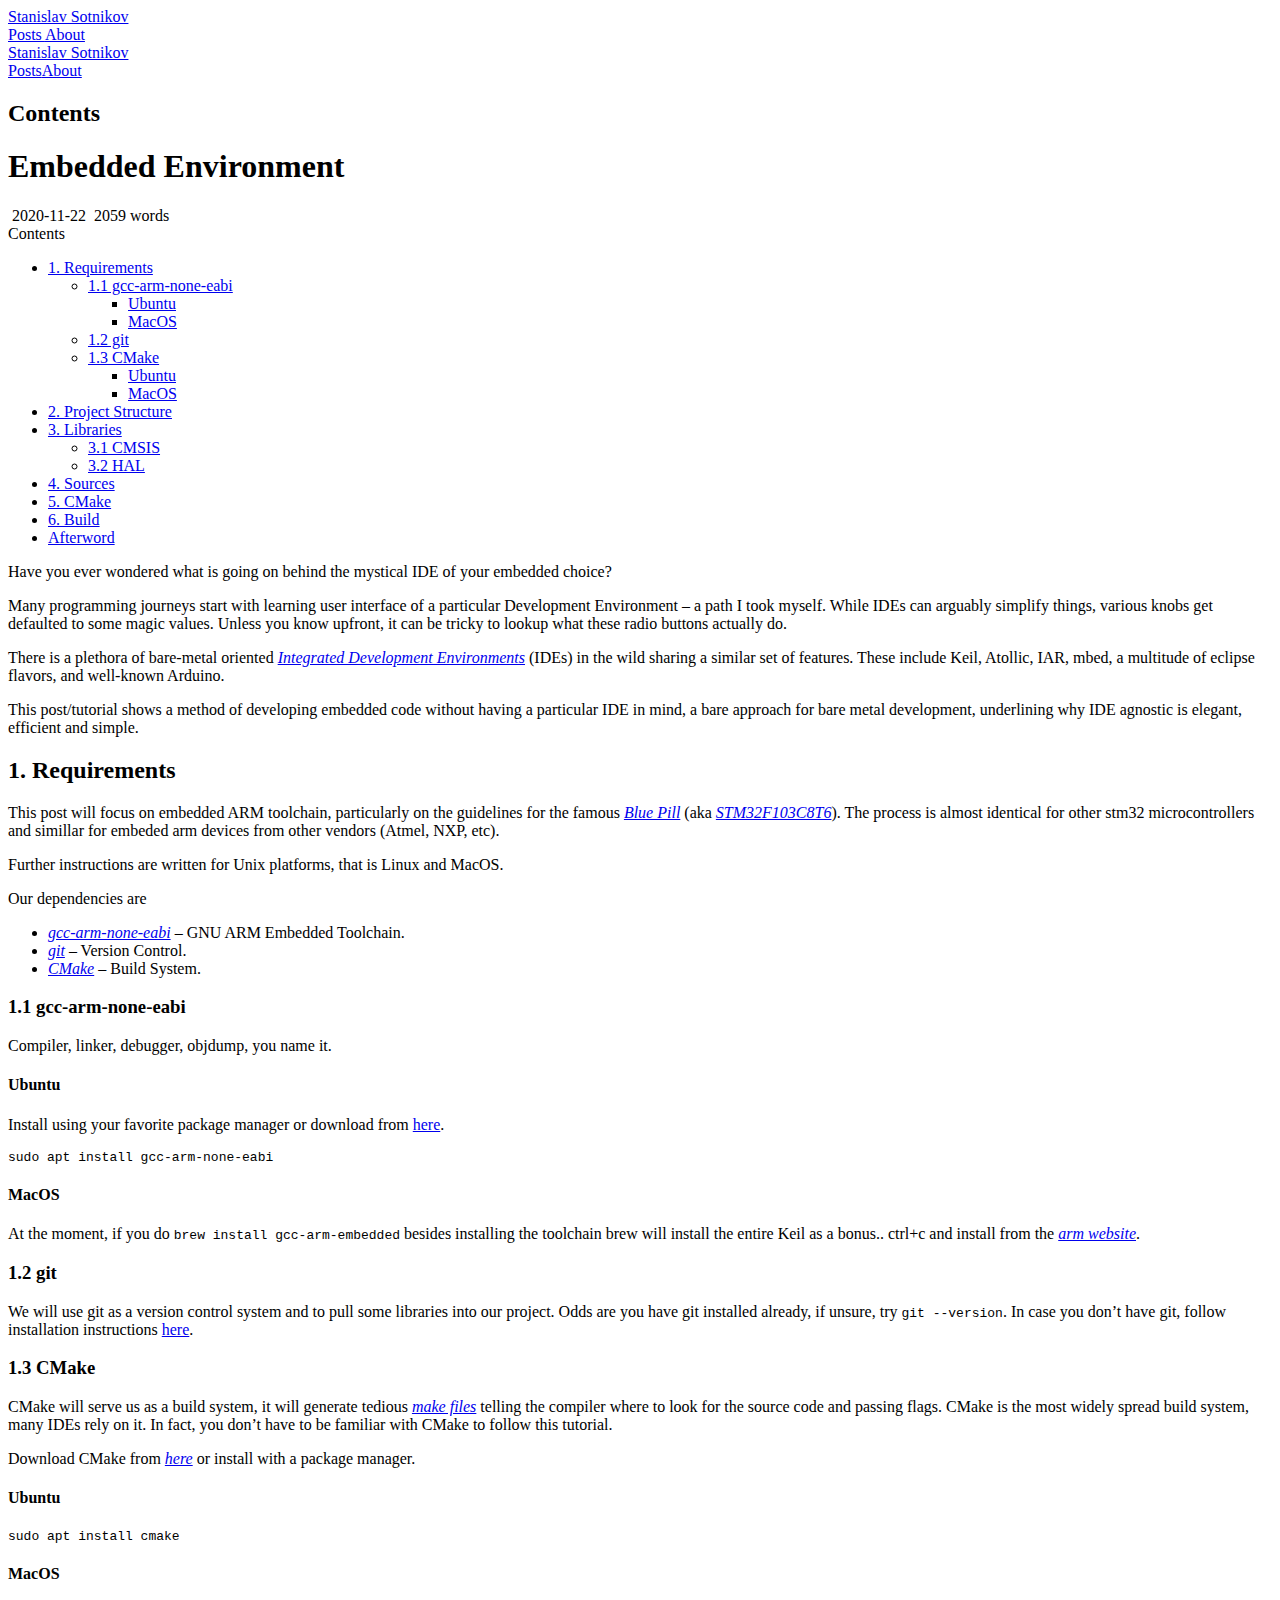
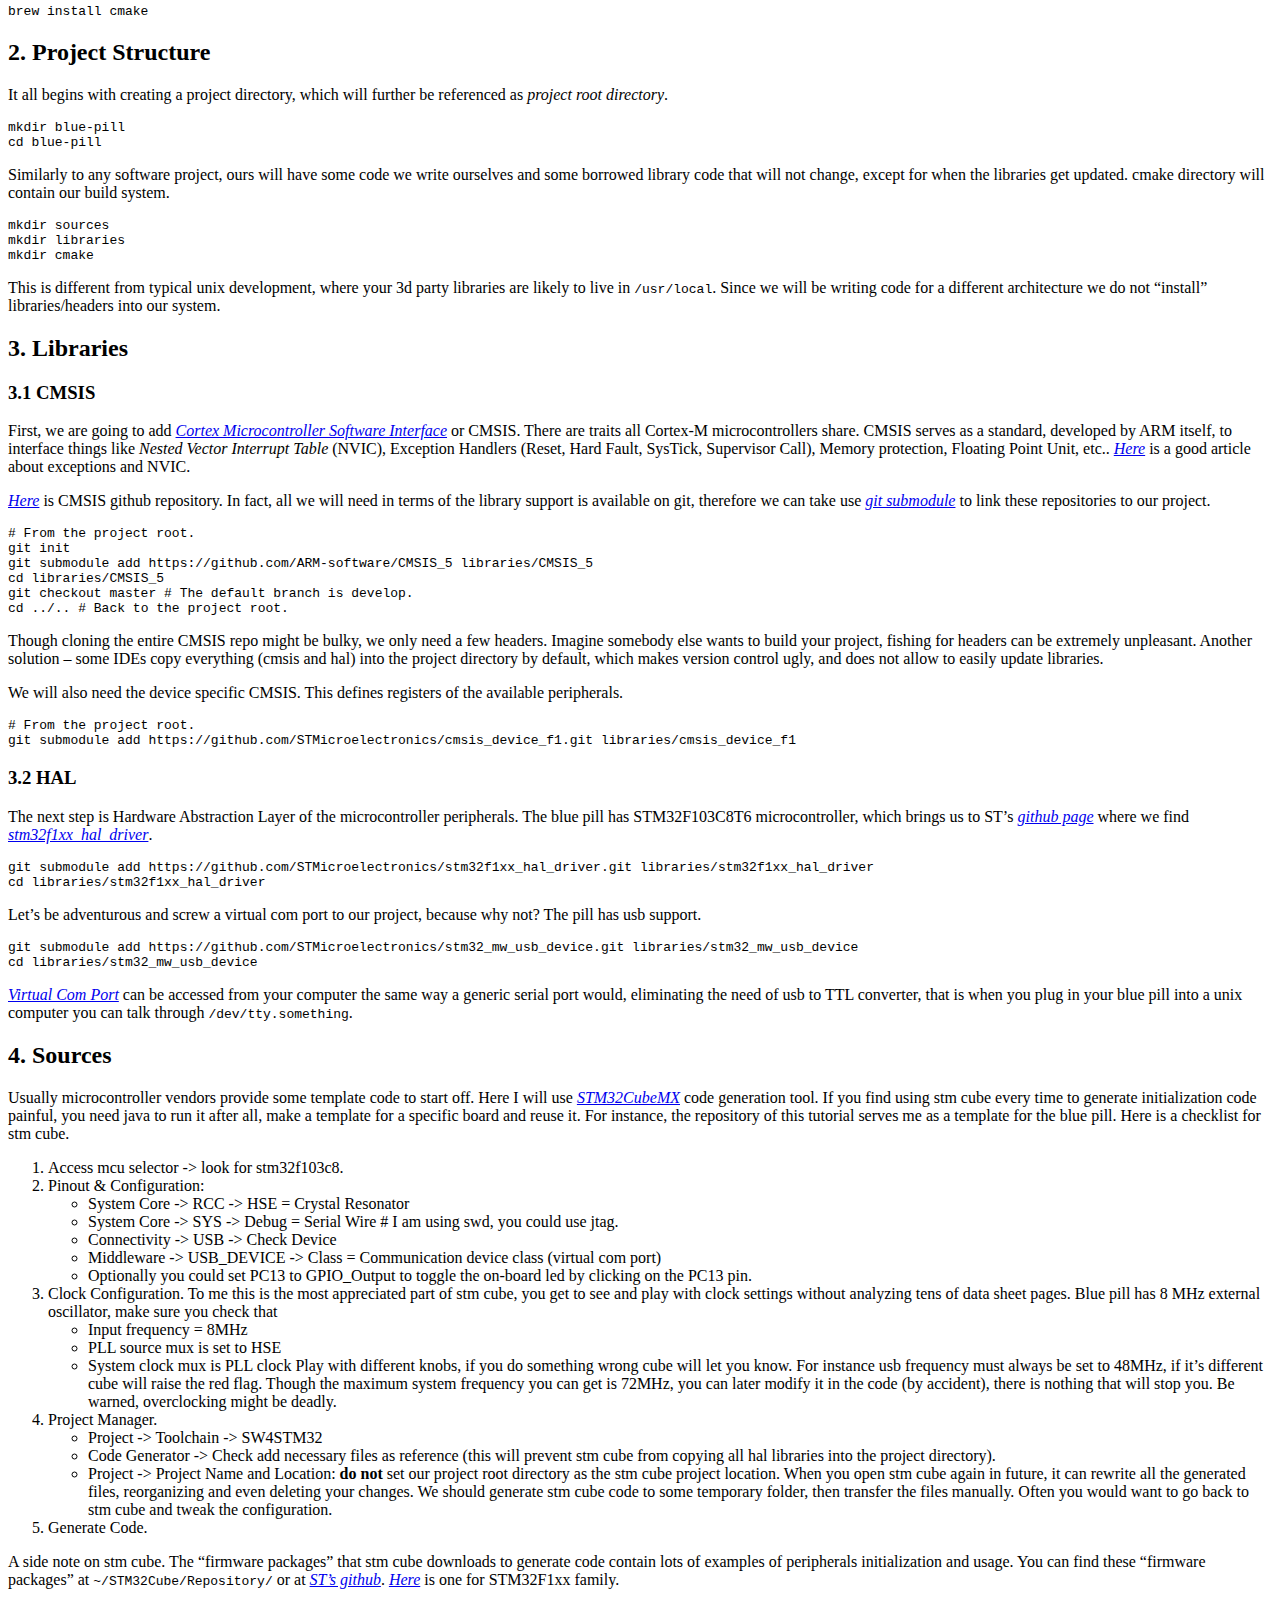
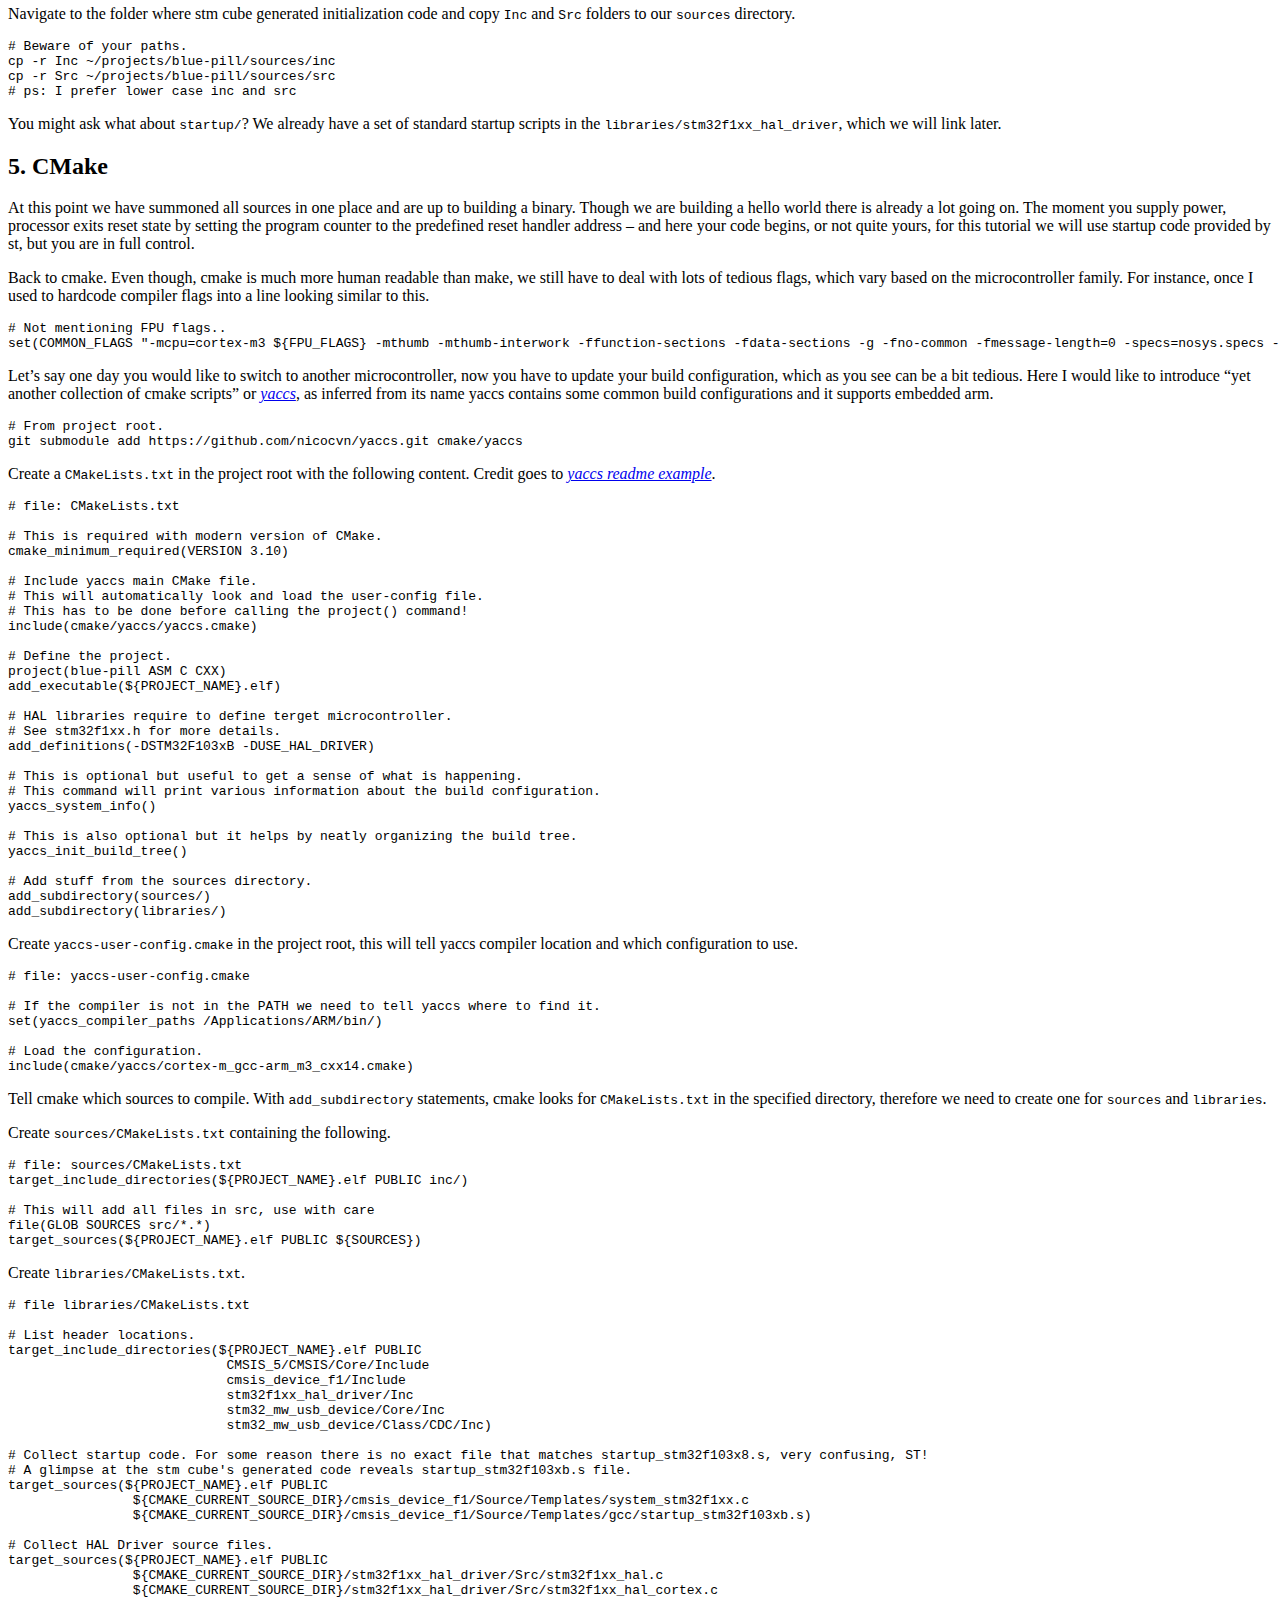
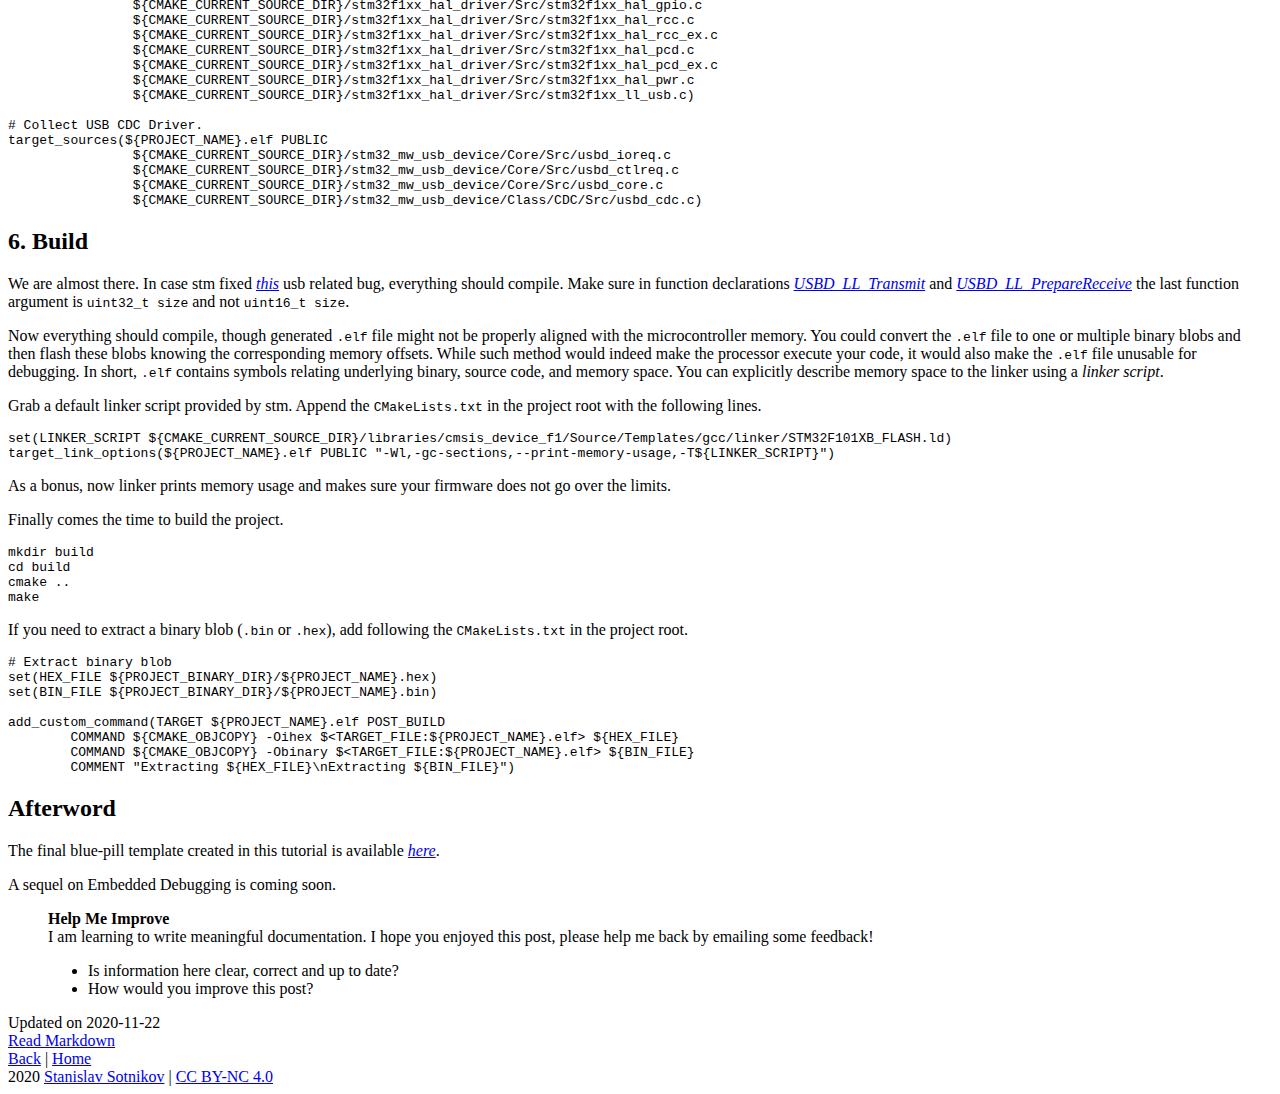
==== embedded_environment/index.html @ 8de15c6a "rebuilding site Mon Nov 23 14:30:10 EST 2020" ====
<!DOCTYPE html>
<html lang="en">
    <head>
        <meta charset="utf-8">
        <meta name="viewport" content="width=device-width, initial-scale=1">
        <meta name="robots" content="noodp" />
        <meta http-equiv="X-UA-Compatible" content="IE=edge, chrome=1">
        <title>Embedded Environment - Stanislav Sotnikov</title><meta name="Description" content="This is My New Hugo Site"><meta property="og:title" content="Embedded Environment" />
<meta property="og:description" content="Have you ever wondered what is going on behind the mystical IDE of your embedded choice?
Many programming journeys start with learning user interface of a particular Development Environment &ndash; a path I took myself. While IDEs can arguably simplify things, various knobs get defaulted to some magic values. Unless you know upfront, it can be tricky to lookup what these radio buttons actually do.
There is a plethora of bare-metal oriented Integrated Development Environments (IDEs) in the wild sharing a similar set of features." />
<meta property="og:type" content="article" />
<meta property="og:url" content="stansotn.github.io/embedded_environment/" />
<meta property="og:image" content="/logo.png"/>
<meta property="article:published_time" content="2020-11-22T17:00:49-05:00" />
<meta property="article:modified_time" content="2020-11-22T17:00:49-05:00" />
<meta name="twitter:card" content="summary_large_image"/>
<meta name="twitter:image" content="/logo.png"/>

<meta name="twitter:title" content="Embedded Environment"/>
<meta name="twitter:description" content="Have you ever wondered what is going on behind the mystical IDE of your embedded choice?
Many programming journeys start with learning user interface of a particular Development Environment &ndash; a path I took myself. While IDEs can arguably simplify things, various knobs get defaulted to some magic values. Unless you know upfront, it can be tricky to lookup what these radio buttons actually do.
There is a plethora of bare-metal oriented Integrated Development Environments (IDEs) in the wild sharing a similar set of features."/>
<meta name="application-name" content="Stanislav Sotnikov">
<meta name="apple-mobile-web-app-title" content="Stanislav Sotnikov"><meta name="theme-color" content="#ffffff"><meta name="msapplication-TileColor" content="#da532c"><link rel="shortcut icon" type="image/x-icon" href="/favicon.ico" />
        <link rel="icon" type="image/png" sizes="32x32" href="/favicon-32x32.png">
        <link rel="icon" type="image/png" sizes="16x16" href="/favicon-16x16.png"><link rel="apple-touch-icon" sizes="180x180" href="/apple-touch-icon.png"><link rel="mask-icon" href="/safari-pinned-tab.svg" color="#5bbad5"><link rel="manifest" href="/site.webmanifest"><link rel="canonical" href="stansotn.github.io/embedded_environment/" /><link rel="stylesheet" href="/stansotn.github.io/lib/normalize/normalize.min.css"><link rel="stylesheet" href="/stansotn.github.io/css/style.min.css"><link rel="stylesheet" href="/stansotn.github.io/lib/fontawesome-free/all.min.css"><link rel="stylesheet" href="/stansotn.github.io/lib/animate/animate.min.css"><script type="application/ld+json">
    {
        "@context": "http://schema.org",
        "@type": "BlogPosting",
        "headline": "Embedded Environment",
        "inLanguage": "en",
        "mainEntityOfPage": {
            "@type": "WebPage",
            "@id": "stansotn.github.io\/embedded_environment\/"
        },"genre": "posts","wordcount":  2059 ,
        "url": "stansotn.github.io\/embedded_environment\/","datePublished": "2020-11-22T17:00:49-05:00","dateModified": "2020-11-22T17:00:49-05:00","publisher": {
            "@type": "Organization",
            "name": ""},"author": {
                "@type": "Person",
                "name": "Stanislav Sotnikov"
            },"description": ""
    }
    </script></head>
    <body header-desktop="fixed" header-mobile="auto"><script type="text/javascript">(window.localStorage && localStorage.getItem('theme') ? localStorage.getItem('theme') === 'dark' : ('auto' === 'auto' ? window.matchMedia('(prefers-color-scheme: dark)').matches : 'auto' === 'dark')) && document.body.setAttribute('theme', 'dark');</script>

        <div id="mask"></div><div class="wrapper"><header class="desktop" id="header-desktop">
    <div class="header-wrapper">
        <div class="header-title">
            <a href="stansotn.github.io/" title="Stanislav Sotnikov">Stanislav Sotnikov</a>
        </div>
        <div class="menu">
            <div class="menu-inner"><a class="menu-item" href="/stansotn.github.io/posts/"> Posts </a><a class="menu-item" href="/stansotn.github.io/about/"> About </a><span class="menu-item delimiter"></span><a href="javascript:void(0);" class="menu-item theme-switch" title="Switch Theme">
                    <i class="fas fa-adjust fa-fw"></i>
                </a>
            </div>
        </div>
    </div>
</header><header class="mobile" id="header-mobile">
    <div class="header-container">
        <div class="header-wrapper">
            <div class="header-title">
                <a href="stansotn.github.io/" title="Stanislav Sotnikov">Stanislav Sotnikov</a>
            </div>
            <div class="menu-toggle" id="menu-toggle-mobile">
                <span></span><span></span><span></span>
            </div>
        </div>
        <div class="menu" id="menu-mobile"><a class="menu-item" href="/stansotn.github.io/posts/" title="">Posts</a><a class="menu-item" href="/stansotn.github.io/about/" title="">About</a><a href="javascript:void(0);" class="menu-item theme-switch" title="Switch Theme">
                <i class="fas fa-adjust fa-fw"></i>
            </a></div>
    </div>
</header>
<div class="search-dropdown desktop">
    <div id="search-dropdown-desktop"></div>
</div>
<div class="search-dropdown mobile">
    <div id="search-dropdown-mobile"></div>
</div>
<main class="main">
                <div class="container"><div class="toc" id="toc-auto">
            <h2 class="toc-title">Contents</h2>
            <div class="toc-content" id="toc-content-auto"></div>
        </div><article class="page single"><h1 class="single-title">Embedded Environment</h1><div class="post-meta">
            <div class="post-meta-line"></div>
            <div class="post-meta-line"><i class="far fa-calendar-alt fa-fw"></i>&nbsp;<time datetime="2020-11-22">2020-11-22</time>&nbsp;<i class="fas fa-pencil-alt fa-fw"></i>&nbsp;2059 words&nbsp;</div>
        </div><div class="details toc" id="toc-static"  kept="">
                <div class="details-summary toc-title">
                    <span>Contents</span>
                    <span><i class="details-icon fas fa-angle-right"></i></span>
                </div>
                <div class="details-content toc-content" id="toc-content-static"><nav id="TableOfContents">
  <ul>
    <li><a href="#1-requirements">1. Requirements</a>
      <ul>
        <li><a href="#11-gcc-arm-none-eabi">1.1 gcc-arm-none-eabi</a>
          <ul>
            <li><a href="#ubuntu">Ubuntu</a></li>
            <li><a href="#macos">MacOS</a></li>
          </ul>
        </li>
        <li><a href="#12-git">1.2 git</a></li>
        <li><a href="#13-cmake">1.3 CMake</a>
          <ul>
            <li><a href="#ubuntu-1">Ubuntu</a></li>
            <li><a href="#macos-1">MacOS</a></li>
          </ul>
        </li>
      </ul>
    </li>
    <li><a href="#2-project-structure">2. Project Structure</a></li>
    <li><a href="#3-libraries">3. Libraries</a>
      <ul>
        <li><a href="#31-cmsis">3.1 CMSIS</a></li>
        <li><a href="#32-hal">3.2 HAL</a></li>
      </ul>
    </li>
    <li><a href="#4-sources">4. Sources</a></li>
    <li><a href="#5-cmake">5. CMake</a></li>
    <li><a href="#6-build">6. Build</a></li>
    <li><a href="#afterword">Afterword</a></li>
  </ul>
</nav></div>
            </div><div class="content" id="content"><p>Have you ever wondered what is going on behind the mystical IDE of your embedded choice?</p>
<p>Many programming journeys start with learning user interface of a particular Development Environment &ndash; a path I took myself. While IDEs can arguably simplify things, various knobs get defaulted to some magic values. Unless you know upfront, it can be tricky to lookup what these radio buttons actually do.</p>
<p>There is a plethora of bare-metal oriented <a href="https://en.wikipedia.org/wiki/Integrated_development_environment" target="_blank" rel="noopener noreffer"><em>Integrated Development Environments</em></a> (IDEs) in the wild sharing a similar set of features. These include Keil, Atollic, IAR, mbed, a multitude of eclipse flavors, and well-known Arduino.</p>
<p>This post/tutorial shows a method of developing embedded code without having a particular IDE in mind, a bare approach for bare metal development, underlining why IDE agnostic is elegant, efficient and simple.</p>
<h2 id="1-requirements">1. Requirements</h2>
<p>This post will focus on embedded ARM toolchain, particularly on the guidelines for the famous <a href="https://hackaday.com/2017/03/30/the-2-32-bit-arduino-with-debugging/" target="_blank" rel="noopener noreffer"><em>Blue Pill</em></a> (aka <a href="https://www.st.com/en/microcontrollers-microprocessors/stm32f103c8.html" target="_blank" rel="noopener noreffer"><em>STM32F103C8T6</em></a>). The process is almost identical for other stm32 microcontrollers and simillar for embeded arm devices from other vendors (Atmel, NXP, etc).</p>
<p>Further instructions are written for Unix platforms, that is Linux and MacOS.</p>
<p>Our dependencies are</p>
<ul>
<li><a href="https://developer.arm.com/tools-and-software/open-source-software/developer-tools/gnu-toolchain/gnu-rm" target="_blank" rel="noopener noreffer"><em>gcc-arm-none-eabi</em></a> &ndash; GNU ARM Embedded Toolchain.</li>
<li><a href="https://git-scm.com" target="_blank" rel="noopener noreffer"><em>git</em></a> &ndash; Version Control.</li>
<li><a href="https://cmake.org" target="_blank" rel="noopener noreffer"><em>CMake</em></a> &ndash; Build System.</li>
</ul>
<h3 id="11-gcc-arm-none-eabi">1.1 gcc-arm-none-eabi</h3>
<p>Compiler, linker, debugger, objdump, you name it.</p>
<h4 id="ubuntu">Ubuntu</h4>
<p>Install using your favorite package manager or download from <a href="https://developer.arm.com/tools-and-software/open-source-software/developer-tools/gnu-toolchain/gnu-rm" target="_blank" rel="noopener noreffer">here</a>.</p>
<div class="highlight"><pre class="chroma"><code class="language-shell" data-lang="shell">sudo apt install gcc-arm-none-eabi
</code></pre></div><h4 id="macos">MacOS</h4>
<p>At the moment, if you do <code>brew install gcc-arm-embedded</code> besides installing the toolchain brew will install the entire Keil as a bonus.. ctrl+c and install from the <a href="https://developer.arm.com/tools-and-software/open-source-software/developer-tools/gnu-toolchain/gnu-rm" target="_blank" rel="noopener noreffer"><em>arm website</em></a>.</p>
<h3 id="12-git">1.2 git</h3>
<p>We will use git as a version control system and to pull some libraries into our project. Odds are you have git installed already, if unsure, try <code>git --version</code>. In case you don&rsquo;t have git, follow installation instructions <a href="https://git-scm.com/book/en/v2/Getting-Started-Installing-Git" target="_blank" rel="noopener noreffer">here</a>.</p>
<h3 id="13-cmake">1.3 CMake</h3>
<p>CMake will serve us as a build system, it will generate tedious <a href="https://www.gnu.org/software/make/manual/make.html" target="_blank" rel="noopener noreffer"><em>make files</em></a> telling the compiler where to look for the source code and passing flags. CMake is the most widely spread build system, many IDEs rely on it. In fact, you don&rsquo;t have to be familiar with CMake to follow this tutorial.</p>
<p>Download CMake from <a href="https://cmake.org/download/" target="_blank" rel="noopener noreffer"><em>here</em></a> or install with a package manager.</p>
<h4 id="ubuntu-1">Ubuntu</h4>
<div class="highlight"><pre class="chroma"><code class="language-shell" data-lang="shell">sudo apt install cmake
</code></pre></div><h4 id="macos-1">MacOS</h4>
<div class="highlight"><pre class="chroma"><code class="language-shell" data-lang="shell">brew install cmake
</code></pre></div><h2 id="2-project-structure">2. Project Structure</h2>
<p>It all begins with creating a project directory, which will further be referenced as <em>project root directory</em>.</p>
<div class="highlight"><pre class="chroma"><code class="language-shell" data-lang="shell">mkdir blue-pill
<span class="nb">cd</span> blue-pill
</code></pre></div><p>Similarly to any software project, ours will have some code we write ourselves and some borrowed library code that will not change, except for when the libraries get updated. cmake directory will contain our build system.</p>
<div class="highlight"><pre class="chroma"><code class="language-shell" data-lang="shell">mkdir sources
mkdir libraries
mkdir cmake
</code></pre></div><p>This is different from typical unix development, where your 3d party libraries are likely to live in <code>/usr/local</code>. Since we will be writing code for a different architecture we do not &ldquo;install&rdquo; libraries/headers into our system.</p>
<h2 id="3-libraries">3. Libraries</h2>
<h3 id="31-cmsis">3.1 CMSIS</h3>
<p>First, we are going to add <a href="https://arm-software.github.io/CMSIS_5/Core/html/index.html" target="_blank" rel="noopener noreffer"><em>Cortex Microcontroller Software Interface</em></a> or CMSIS. There are traits all Cortex-M microcontrollers share. CMSIS serves as a standard, developed by ARM itself, to interface things like <em>Nested Vector Interrupt Table</em> (NVIC), Exception Handlers (Reset, Hard Fault, SysTick, Supervisor Call), Memory protection, Floating Point Unit, etc.. <a href="https://interrupt.memfault.com/blog/arm-cortex-m-exceptions-and-nvic" target="_blank" rel="noopener noreffer"><em>Here</em></a> is a good article about exceptions and NVIC.</p>
<p><a href="https://github.com/ARM-software/CMSIS_5" target="_blank" rel="noopener noreffer"><em>Here</em></a> is CMSIS github repository. In fact, all we will need in terms of the library support is available on git, therefore we can take use <a href="https://git-scm.com/book/en/v2/Git-Tools-Submodules" target="_blank" rel="noopener noreffer"><em>git submodule</em></a> to link these repositories to our project.</p>
<div class="highlight"><pre class="chroma"><code class="language-shell" data-lang="shell"><span class="c1"># From the project root.</span>
git init
git submodule add https://github.com/ARM-software/CMSIS_5 libraries/CMSIS_5
<span class="nb">cd</span> libraries/CMSIS_5
git checkout master <span class="c1"># The default branch is develop.</span>
<span class="nb">cd</span> ../.. <span class="c1"># Back to the project root.</span>
</code></pre></div><p>Though cloning the entire CMSIS repo might be bulky, we only need a few headers. Imagine somebody else wants to build your project, fishing for headers can be extremely unpleasant. Another solution &ndash; some IDEs copy everything (cmsis and hal) into the project directory by default, which makes version control ugly, and does not allow to easily update libraries.</p>
<p>We will also need the device specific CMSIS. This defines registers of the available peripherals.</p>
<div class="highlight"><pre class="chroma"><code class="language-shell" data-lang="shell"><span class="c1"># From the project root.</span>
git submodule add https://github.com/STMicroelectronics/cmsis_device_f1.git libraries/cmsis_device_f1
</code></pre></div><h3 id="32-hal">3.2 HAL</h3>
<p>The next step is Hardware Abstraction Layer of the microcontroller peripherals. The blue pill has STM32F103C8T6 microcontroller, which brings us to ST&rsquo;s <a href="https://github.com/STMicroelectronics" target="_blank" rel="noopener noreffer"><em>github page</em></a> where we find <a href="stm32f1xx_hal_driver" rel=""><em>stm32f1xx_hal_driver</em></a>.</p>
<div class="highlight"><pre class="chroma"><code class="language-shell" data-lang="shell">git submodule add https://github.com/STMicroelectronics/stm32f1xx_hal_driver.git libraries/stm32f1xx_hal_driver
<span class="nb">cd</span> libraries/stm32f1xx_hal_driver
</code></pre></div><p>Let&rsquo;s be adventurous and screw a virtual com port to our project, because why not? The pill has usb support.</p>
<div class="highlight"><pre class="chroma"><code class="language-shell" data-lang="shell">git submodule add https://github.com/STMicroelectronics/stm32_mw_usb_device.git libraries/stm32_mw_usb_device
<span class="nb">cd</span> libraries/stm32_mw_usb_device
</code></pre></div><p><a href="https://en.wikipedia.org/wiki/Virtual_COM_port" target="_blank" rel="noopener noreffer"><em>Virtual Com Port</em></a> can be accessed from your computer the same way a generic serial port would, eliminating the need of usb to TTL converter, that is when you plug in your blue pill into a unix computer you can talk through <code>/dev/tty.something</code>.</p>
<h2 id="4-sources">4. Sources</h2>
<p>Usually microcontroller vendors provide some template code to start off. Here I will use <a href="https://www.st.com/en/development-tools/stm32cubemx.html" target="_blank" rel="noopener noreffer"><em>STM32CubeMX</em></a> code generation tool. If you find using stm cube every time to generate initialization code painful, you need java to run it after all, make a template for a specific board and reuse it. For instance, the repository of this tutorial serves me as a template for the blue pill. Here is a checklist for stm cube.</p>
<ol>
<li>Access mcu selector -&gt; look for stm32f103c8.</li>
<li>Pinout &amp; Configuration:
<ul>
<li>System Core -&gt; RCC -&gt; HSE = Crystal Resonator</li>
<li>System Core -&gt; SYS -&gt; Debug = Serial Wire # I am using swd, you could use jtag.</li>
<li>Connectivity -&gt; USB -&gt; Check Device</li>
<li>Middleware -&gt; USB_DEVICE -&gt; Class = Communication device class (virtual com port)</li>
<li>Optionally you could set PC13 to GPIO_Output to toggle the on-board led by clicking on the PC13 pin.</li>
</ul>
</li>
<li>Clock Configuration. To me this is the most appreciated part of stm cube, you get to see and play with clock settings without analyzing tens of data sheet pages. Blue pill has 8 MHz external oscillator, make sure you check that
<ul>
<li>Input frequency = 8MHz</li>
<li>PLL source mux is set to HSE</li>
<li>System clock mux is PLL clock
Play with different knobs, if you do something wrong cube will let you know. For instance usb frequency must always be set to 48MHz, if it&rsquo;s different cube will raise the red flag. Though the maximum system frequency you can get is 72MHz, you can later modify it in the code (by accident), there is nothing that will stop you. Be warned, overclocking might be deadly.</li>
</ul>
</li>
<li>Project Manager.
<ul>
<li>Project -&gt; Toolchain -&gt; SW4STM32</li>
<li>Code Generator -&gt; Check add necessary files as reference (this will prevent stm cube from copying all hal libraries into the project directory).</li>
<li>Project -&gt; Project Name and Location: <strong>do not</strong> set our project root directory as the stm cube project location. When you open stm cube again in future, it can rewrite all the generated files, reorganizing and even deleting your changes. We should generate stm cube code to some temporary folder, then transfer the files manually. Often you would want to go back to stm cube and tweak the configuration.</li>
</ul>
</li>
<li>Generate Code.</li>
</ol>
<p>A side note on stm cube. The &ldquo;firmware packages&rdquo; that stm cube downloads to generate code contain lots of examples of peripherals initialization and usage. You can find these &ldquo;firmware packages&rdquo; at <code>~/STM32Cube/Repository/</code> or at <a href="https://github.com/STMicroelectronics" target="_blank" rel="noopener noreffer"><em>ST&rsquo;s github</em></a>. <a href="https://github.com/STMicroelectronics/STM32CubeF1" target="_blank" rel="noopener noreffer"><em>Here</em></a> is one for STM32F1xx family.</p>
<p>Navigate to the folder where stm cube generated initialization code and copy <code>Inc</code> and <code>Src</code> folders to our <code>sources</code> directory.</p>
<div class="highlight"><pre class="chroma"><code class="language-shell" data-lang="shell"><span class="c1"># Beware of your paths.</span>
cp -r Inc ~/projects/blue-pill/sources/inc
cp -r Src ~/projects/blue-pill/sources/src
<span class="c1"># ps: I prefer lower case inc and src</span>
</code></pre></div><p>You might ask what about <code>startup/</code>? We already have a set of standard startup scripts in the <code>libraries/stm32f1xx_hal_driver</code>, which we will link later.</p>
<h2 id="5-cmake">5. CMake</h2>
<p>At this point we have summoned all sources in one place and are up to building a binary. Though we are building a hello world there is already a lot going on. The moment you supply power, processor exits reset state by setting the program counter to the predefined reset handler address &ndash; and here your code begins, or not quite yours, for this tutorial we will use startup code provided by st, but you are in full control.</p>
<p>Back to cmake. Even though, cmake is much more human readable than make, we still have to deal with lots of tedious flags, which vary based on the microcontroller family. For instance, once I used to hardcode compiler flags into a line looking similar to this.</p>
<div class="highlight"><pre class="chroma"><code class="language-cmake" data-lang="cmake"><span class="c"># Not mentioning FPU flags..
</span><span class="c"></span><span class="nb">set</span><span class="p">(</span><span class="s">COMMON_FLAGS</span> <span class="s2">&#34;-mcpu=cortex-m3 ${FPU_FLAGS} -mthumb -mthumb-interwork -ffunction-sections -fdata-sections -g -fno-common -fmessage-length=0 -specs=nosys.specs -specs=nano.specs -Os&#34;</span><span class="p">)</span><span class="err">
</span></code></pre></div><p>Let&rsquo;s say one day you would like to switch to another microcontroller, now you have to update your build configuration, which as you see can be a bit tedious. Here I would like to introduce &ldquo;yet another collection of cmake scripts&rdquo; or <a href="https://github.com/nicocvn/yaccs" target="_blank" rel="noopener noreffer"><em>yaccs</em></a>, as inferred from its name yaccs contains some common build configurations and it supports embedded arm.</p>
<div class="highlight"><pre class="chroma"><code class="language-shell" data-lang="shell"><span class="c1"># From project root.</span>
git submodule add https://github.com/nicocvn/yaccs.git cmake/yaccs
</code></pre></div><p>Create a <code>CMakeLists.txt</code> in the project root with the following content. Credit goes to <a href="https://github.com/nicocvn/yaccs/blob/master/docs/Example.md" target="_blank" rel="noopener noreffer"><em>yaccs readme example</em></a>.</p>
<div class="highlight"><pre class="chroma"><code class="language-cmake" data-lang="cmake"><span class="c"># file: CMakeLists.txt
</span><span class="c"></span><span class="err">
</span><span class="err"></span><span class="c"># This is required with modern version of CMake.
</span><span class="c"></span><span class="nb">cmake_minimum_required</span><span class="p">(</span><span class="s">VERSION</span> <span class="s">3.10</span><span class="p">)</span><span class="err">
</span><span class="err">
</span><span class="err"></span><span class="c"># Include yaccs main CMake file.
</span><span class="c"># This will automatically look and load the user-config file.
</span><span class="c"># This has to be done before calling the project() command!
</span><span class="c"></span><span class="nb">include</span><span class="p">(</span><span class="s">cmake/yaccs/yaccs.cmake</span><span class="p">)</span><span class="err">
</span><span class="err">
</span><span class="err"></span><span class="c"># Define the project.
</span><span class="c"></span><span class="nb">project</span><span class="p">(</span><span class="s">blue-pill</span> <span class="s">ASM</span> <span class="s">C</span> <span class="s">CXX</span><span class="p">)</span><span class="err">
</span><span class="err"></span><span class="nb">add_executable</span><span class="p">(</span><span class="o">${</span><span class="nv">PROJECT_NAME</span><span class="o">}</span><span class="s">.elf</span><span class="p">)</span><span class="err">
</span><span class="err">
</span><span class="err"></span><span class="c"># HAL libraries require to define terget microcontroller.
</span><span class="c"># See stm32f1xx.h for more details.
</span><span class="c"></span><span class="nb">add_definitions</span><span class="p">(</span><span class="s">-DSTM32F103xB</span> <span class="s">-DUSE_HAL_DRIVER</span><span class="p">)</span><span class="err">
</span><span class="err">
</span><span class="err"></span><span class="c"># This is optional but useful to get a sense of what is happening.
</span><span class="c"># This command will print various information about the build configuration.
</span><span class="c"></span><span class="nb">yaccs_system_info</span><span class="p">()</span><span class="err">
</span><span class="err">
</span><span class="err"></span><span class="c"># This is also optional but it helps by neatly organizing the build tree.
</span><span class="c"></span><span class="nb">yaccs_init_build_tree</span><span class="p">()</span><span class="err">
</span><span class="err">
</span><span class="err"></span><span class="c"># Add stuff from the sources directory.
</span><span class="c"></span><span class="nb">add_subdirectory</span><span class="p">(</span><span class="s">sources/</span><span class="p">)</span><span class="err">
</span><span class="err"></span><span class="nb">add_subdirectory</span><span class="p">(</span><span class="s">libraries/</span><span class="p">)</span><span class="err">
</span></code></pre></div><p>Create <code>yaccs-user-config.cmake</code> in the project root, this will tell yaccs compiler location and which configuration to use.</p>
<div class="highlight"><pre class="chroma"><code class="language-cmake" data-lang="cmake"><span class="c"># file: yaccs-user-config.cmake
</span><span class="c"></span><span class="err">
</span><span class="err"></span><span class="c"># If the compiler is not in the PATH we need to tell yaccs where to find it.
</span><span class="c"></span><span class="nb">set</span><span class="p">(</span><span class="s">yaccs_compiler_paths</span> <span class="s">/Applications/ARM/bin/</span><span class="p">)</span><span class="err">
</span><span class="err">
</span><span class="err"></span><span class="c"># Load the configuration.
</span><span class="c"></span><span class="nb">include</span><span class="p">(</span><span class="s">cmake/yaccs/cortex-m_gcc-arm_m3_cxx14.cmake</span><span class="p">)</span><span class="err">
</span></code></pre></div><p>Tell cmake which sources to compile. With <code>add_subdirectory</code> statements, cmake looks for <code>CMakeLists.txt</code> in the specified directory, therefore we need to create one for <code>sources</code> and <code>libraries</code>.</p>
<p>Create <code>sources/CMakeLists.txt</code> containing the following.</p>
<div class="highlight"><pre class="chroma"><code class="language-cmake" data-lang="cmake"><span class="c"># file: sources/CMakeLists.txt
</span><span class="c"></span><span class="nb">target_include_directories</span><span class="p">(</span><span class="o">${</span><span class="nv">PROJECT_NAME</span><span class="o">}</span><span class="s">.elf</span> <span class="s">PUBLIC</span> <span class="s">inc/</span><span class="p">)</span><span class="err">
</span><span class="err">
</span><span class="err"></span><span class="c"># This will add all files in src, use with care
</span><span class="c"></span><span class="nb">file</span><span class="p">(</span><span class="s">GLOB</span> <span class="s">SOURCES</span> <span class="s">src/*.*</span><span class="p">)</span><span class="err">
</span><span class="err"></span><span class="nb">target_sources</span><span class="p">(</span><span class="o">${</span><span class="nv">PROJECT_NAME</span><span class="o">}</span><span class="s">.elf</span> <span class="s">PUBLIC</span> <span class="o">${</span><span class="nv">SOURCES</span><span class="o">}</span><span class="p">)</span><span class="err">
</span></code></pre></div><p>Create <code>libraries/CMakeLists.txt</code>.</p>
<div class="highlight"><pre class="chroma"><code class="language-cmake" data-lang="cmake"><span class="c"># file libraries/CMakeLists.txt
</span><span class="c"></span><span class="err">
</span><span class="err"></span><span class="c"># List header locations. 
</span><span class="c"></span><span class="nb">target_include_directories</span><span class="p">(</span><span class="o">${</span><span class="nv">PROJECT_NAME</span><span class="o">}</span><span class="s">.elf</span> <span class="s">PUBLIC</span>
                            <span class="s">CMSIS_5/CMSIS/Core/Include</span>
                            <span class="s">cmsis_device_f1/Include</span>
                            <span class="s">stm32f1xx_hal_driver/Inc</span>
                            <span class="s">stm32_mw_usb_device/Core/Inc</span>
                            <span class="s">stm32_mw_usb_device/Class/CDC/Inc</span><span class="p">)</span><span class="err">
</span><span class="err">
</span><span class="err"></span><span class="c"># Collect startup code. For some reason there is no exact file that matches startup_stm32f103x8.s, very confusing, ST!
</span><span class="c"># A glimpse at the stm cube&#39;s generated code reveals startup_stm32f103xb.s file.
</span><span class="c"></span><span class="nb">target_sources</span><span class="p">(</span><span class="o">${</span><span class="nv">PROJECT_NAME</span><span class="o">}</span><span class="s">.elf</span> <span class="s">PUBLIC</span> 
                <span class="o">${</span><span class="nv">CMAKE_CURRENT_SOURCE_DIR</span><span class="o">}</span><span class="s">/cmsis_device_f1/Source/Templates/system_stm32f1xx.c</span>
                <span class="o">${</span><span class="nv">CMAKE_CURRENT_SOURCE_DIR</span><span class="o">}</span><span class="s">/cmsis_device_f1/Source/Templates/gcc/startup_stm32f103xb.s</span><span class="p">)</span><span class="err">
</span><span class="err">
</span><span class="err"></span><span class="c"># Collect HAL Driver source files.
</span><span class="c"></span><span class="nb">target_sources</span><span class="p">(</span><span class="o">${</span><span class="nv">PROJECT_NAME</span><span class="o">}</span><span class="s">.elf</span> <span class="s">PUBLIC</span> 
                <span class="o">${</span><span class="nv">CMAKE_CURRENT_SOURCE_DIR</span><span class="o">}</span><span class="s">/stm32f1xx_hal_driver/Src/stm32f1xx_hal.c</span>
                <span class="o">${</span><span class="nv">CMAKE_CURRENT_SOURCE_DIR</span><span class="o">}</span><span class="s">/stm32f1xx_hal_driver/Src/stm32f1xx_hal_cortex.c</span>
                <span class="o">${</span><span class="nv">CMAKE_CURRENT_SOURCE_DIR</span><span class="o">}</span><span class="s">/stm32f1xx_hal_driver/Src/stm32f1xx_hal_gpio.c</span>
                <span class="o">${</span><span class="nv">CMAKE_CURRENT_SOURCE_DIR</span><span class="o">}</span><span class="s">/stm32f1xx_hal_driver/Src/stm32f1xx_hal_rcc.c</span>
                <span class="o">${</span><span class="nv">CMAKE_CURRENT_SOURCE_DIR</span><span class="o">}</span><span class="s">/stm32f1xx_hal_driver/Src/stm32f1xx_hal_rcc_ex.c</span>
                <span class="o">${</span><span class="nv">CMAKE_CURRENT_SOURCE_DIR</span><span class="o">}</span><span class="s">/stm32f1xx_hal_driver/Src/stm32f1xx_hal_pcd.c</span>
                <span class="o">${</span><span class="nv">CMAKE_CURRENT_SOURCE_DIR</span><span class="o">}</span><span class="s">/stm32f1xx_hal_driver/Src/stm32f1xx_hal_pcd_ex.c</span>
                <span class="o">${</span><span class="nv">CMAKE_CURRENT_SOURCE_DIR</span><span class="o">}</span><span class="s">/stm32f1xx_hal_driver/Src/stm32f1xx_hal_pwr.c</span>
                <span class="o">${</span><span class="nv">CMAKE_CURRENT_SOURCE_DIR</span><span class="o">}</span><span class="s">/stm32f1xx_hal_driver/Src/stm32f1xx_ll_usb.c</span><span class="p">)</span><span class="err">
</span><span class="err">
</span><span class="err"></span><span class="c"># Collect USB CDC Driver.
</span><span class="c"></span><span class="nb">target_sources</span><span class="p">(</span><span class="o">${</span><span class="nv">PROJECT_NAME</span><span class="o">}</span><span class="s">.elf</span> <span class="s">PUBLIC</span> 
                <span class="o">${</span><span class="nv">CMAKE_CURRENT_SOURCE_DIR</span><span class="o">}</span><span class="s">/stm32_mw_usb_device/Core/Src/usbd_ioreq.c</span>
                <span class="o">${</span><span class="nv">CMAKE_CURRENT_SOURCE_DIR</span><span class="o">}</span><span class="s">/stm32_mw_usb_device/Core/Src/usbd_ctlreq.c</span>
                <span class="o">${</span><span class="nv">CMAKE_CURRENT_SOURCE_DIR</span><span class="o">}</span><span class="s">/stm32_mw_usb_device/Core/Src/usbd_core.c</span>
                <span class="o">${</span><span class="nv">CMAKE_CURRENT_SOURCE_DIR</span><span class="o">}</span><span class="s">/stm32_mw_usb_device/Class/CDC/Src/usbd_cdc.c</span><span class="p">)</span><span class="err">
</span></code></pre></div><h2 id="6-build">6. Build</h2>
<p>We are almost there. In case stm fixed <a href="https://github.com/STMicroelectronics/STM32CubeF1/issues/25" target="_blank" rel="noopener noreffer"><em>this</em></a> usb related bug, everything should compile. Make sure in function declarations <a href="https://github.com/lead-free/blue-pill/blob/f37e6c5b6e390598f519f3b96e0d3aedd05a06a3/sources/src/usbd_conf.c#L533" target="_blank" rel="noopener noreffer"><em>USBD_LL_Transmit</em></a> and <a href="https://github.com/lead-free/blue-pill/blob/f37e6c5b6e390598f519f3b96e0d3aedd05a06a3/sources/src/usbd_conf.c#L553" target="_blank" rel="noopener noreffer"><em>USBD_LL_PrepareReceive</em></a> the last function argument is <code>uint32_t size</code> and not <code>uint16_t size</code>.</p>
<p>Now everything should compile, though generated <code>.elf</code> file might not be properly aligned with the microcontroller memory. You could convert the <code>.elf</code> file to one or multiple binary blobs and then flash these blobs knowing the corresponding memory offsets. While such method would indeed make the processor execute your code, it would also make the <code>.elf</code> file unusable for debugging. In short, <code>.elf</code> contains symbols relating underlying binary, source code, and memory space. You can explicitly describe memory space to the linker using a <em>linker script</em>.</p>
<p>Grab a default linker script provided by stm. Append the <code>CMakeLists.txt</code> in the project root with the following lines.</p>
<div class="highlight"><pre class="chroma"><code class="language-cmake" data-lang="cmake"><span class="nb">set</span><span class="p">(</span><span class="s">LINKER_SCRIPT</span> <span class="o">${</span><span class="nv">CMAKE_CURRENT_SOURCE_DIR</span><span class="o">}</span><span class="s">/libraries/cmsis_device_f1/Source/Templates/gcc/linker/STM32F101XB_FLASH.ld</span><span class="p">)</span><span class="err">
</span><span class="err"></span><span class="nb">target_link_options</span><span class="p">(</span><span class="o">${</span><span class="nv">PROJECT_NAME</span><span class="o">}</span><span class="s">.elf</span> <span class="s">PUBLIC</span> <span class="s2">&#34;-Wl,-gc-sections,--print-memory-usage,-T${LINKER_SCRIPT}&#34;</span><span class="p">)</span><span class="err">
</span></code></pre></div><p>As a bonus, now linker prints memory usage and makes sure your firmware does not go over the limits.</p>
<p>Finally comes the time to build the project.</p>
<div class="highlight"><pre class="chroma"><code class="language-shell" data-lang="shell">mkdir build
<span class="nb">cd</span> build
cmake ..
make
</code></pre></div><p>If you need to extract a binary blob (<code>.bin</code> or <code>.hex</code>), add following the <code>CMakeLists.txt</code> in the project root.</p>
<div class="highlight"><pre class="chroma"><code class="language-cmake" data-lang="cmake"><span class="c"># Extract binary blob
</span><span class="c"></span><span class="nb">set</span><span class="p">(</span><span class="s">HEX_FILE</span> <span class="o">${</span><span class="nv">PROJECT_BINARY_DIR</span><span class="o">}</span><span class="s">/</span><span class="o">${</span><span class="nv">PROJECT_NAME</span><span class="o">}</span><span class="s">.hex</span><span class="p">)</span><span class="err">
</span><span class="err"></span><span class="nb">set</span><span class="p">(</span><span class="s">BIN_FILE</span> <span class="o">${</span><span class="nv">PROJECT_BINARY_DIR</span><span class="o">}</span><span class="s">/</span><span class="o">${</span><span class="nv">PROJECT_NAME</span><span class="o">}</span><span class="s">.bin</span><span class="p">)</span><span class="err">
</span><span class="err">
</span><span class="err"></span><span class="nb">add_custom_command</span><span class="p">(</span><span class="s">TARGET</span> <span class="o">${</span><span class="nv">PROJECT_NAME</span><span class="o">}</span><span class="s">.elf</span> <span class="s">POST_BUILD</span>
        <span class="s">COMMAND</span> <span class="o">${</span><span class="nv">CMAKE_OBJCOPY</span><span class="o">}</span> <span class="s">-Oihex</span> <span class="o">$&lt;</span><span class="nv">TARGET_FILE:${PROJECT_NAME}.elf</span><span class="o">&gt;</span> <span class="o">${</span><span class="nv">HEX_FILE</span><span class="o">}</span>
        <span class="s">COMMAND</span> <span class="o">${</span><span class="nv">CMAKE_OBJCOPY</span><span class="o">}</span> <span class="s">-Obinary</span> <span class="o">$&lt;</span><span class="nv">TARGET_FILE:${PROJECT_NAME}.elf</span><span class="o">&gt;</span> <span class="o">${</span><span class="nv">BIN_FILE</span><span class="o">}</span>
        <span class="s">COMMENT</span> <span class="s2">&#34;Extracting ${HEX_FILE}\nExtracting ${BIN_FILE}&#34;</span><span class="p">)</span><span class="err">
</span></code></pre></div><h2 id="afterword">Afterword</h2>
<p>The final blue-pill template created in this tutorial is available <a href="https://github.com/lead-free/blue-pill" target="_blank" rel="noopener noreffer"><em>here</em></a>.</p>
<p>A sequel on Embedded Debugging is coming soon.</p>
<blockquote>
<p><strong>Help Me Improve</strong><br>
I am learning to write meaningful documentation. I hope you enjoyed this post, please help me back by emailing some feedback!</p>
<ul>
<li>Is information here clear, correct and up to date?</li>
<li>How would you improve this post?</li>
</ul>
</blockquote>
</div><div class="post-footer" id="post-footer">
    <div class="post-info">
        <div class="post-info-line">
            <div class="post-info-mod">
                <span>Updated on 2020-11-22</span>
            </div>
            <div class="post-info-license"></div>
        </div>
        <div class="post-info-line">
            <div class="post-info-md"><span>
                            <a class="link-to-markdown" href="stansotn.github.io/embedded_environment/index.md" target="_blank">Read Markdown</a>
                        </span></div>
            <div class="post-info-share">
                <span></span>
            </div>
        </div>
    </div>

    <div class="post-info-more">
        <section class="post-tags"></section>
        <section>
            <span><a href="javascript:void(0);" onclick="window.history.back();">Back</a></span>&nbsp;|&nbsp;<span><a href="stansotn.github.io/">Home</a></span>
        </section>
    </div>

    <div class="post-nav"></div>
</div>
</article></div>
            </main><footer class="footer">
        <div class="footer-container"><div class="footer-line"><i class="far fa-copyright fa-fw"></i><span itemprop="copyrightYear">2020</span><span class="author" itemprop="copyrightHolder">&nbsp;<a href="stansotn.github.io/" target="_blank">Stanislav Sotnikov</a></span>&nbsp;|&nbsp;<span class="license"><a rel="license external nofollow noopener noreffer" href="https://creativecommons.org/licenses/by-nc/4.0/" target="_blank">CC BY-NC 4.0</a></span></div>
        </div>
    </footer></div>

        <div id="fixed-buttons"><a href="#" id="back-to-top" class="fixed-button" title="Back to Top">
                <i class="fas fa-arrow-up fa-fw"></i>
            </a><a href="#" id="view-comments" class="fixed-button" title="View Comments">
                <i class="fas fa-comment fa-fw"></i>
            </a>
        </div><link rel="stylesheet" href="/stansotn.github.io/lib/katex/katex.min.css"><link rel="stylesheet" href="/stansotn.github.io/lib/katex/copy-tex.min.css"><script type="text/javascript" src="/stansotn.github.io/lib/smooth-scroll/smooth-scroll.min.js"></script><script type="text/javascript" src="/stansotn.github.io/lib/lazysizes/lazysizes.min.js"></script><script type="text/javascript" src="/stansotn.github.io/lib/clipboard/clipboard.min.js"></script><script type="text/javascript" src="/stansotn.github.io/lib/katex/katex.min.js"></script><script type="text/javascript" src="/stansotn.github.io/lib/katex/auto-render.min.js"></script><script type="text/javascript" src="/stansotn.github.io/lib/katex/copy-tex.min.js"></script><script type="text/javascript" src="/stansotn.github.io/lib/katex/mhchem.min.js"></script><script type="text/javascript">window.config={"code":{"copyTitle":"Copy to clipboard","maxShownLines":10},"comment":{},"math":{"delimiters":[{"display":true,"left":"$$","right":"$$"},{"display":true,"left":"\\[","right":"\\]"},{"display":false,"left":"$","right":"$"},{"display":false,"left":"\\(","right":"\\)"}],"strict":false}};</script><script type="text/javascript" src="/stansotn.github.io/js/theme.min.js"></script></body>
</html>
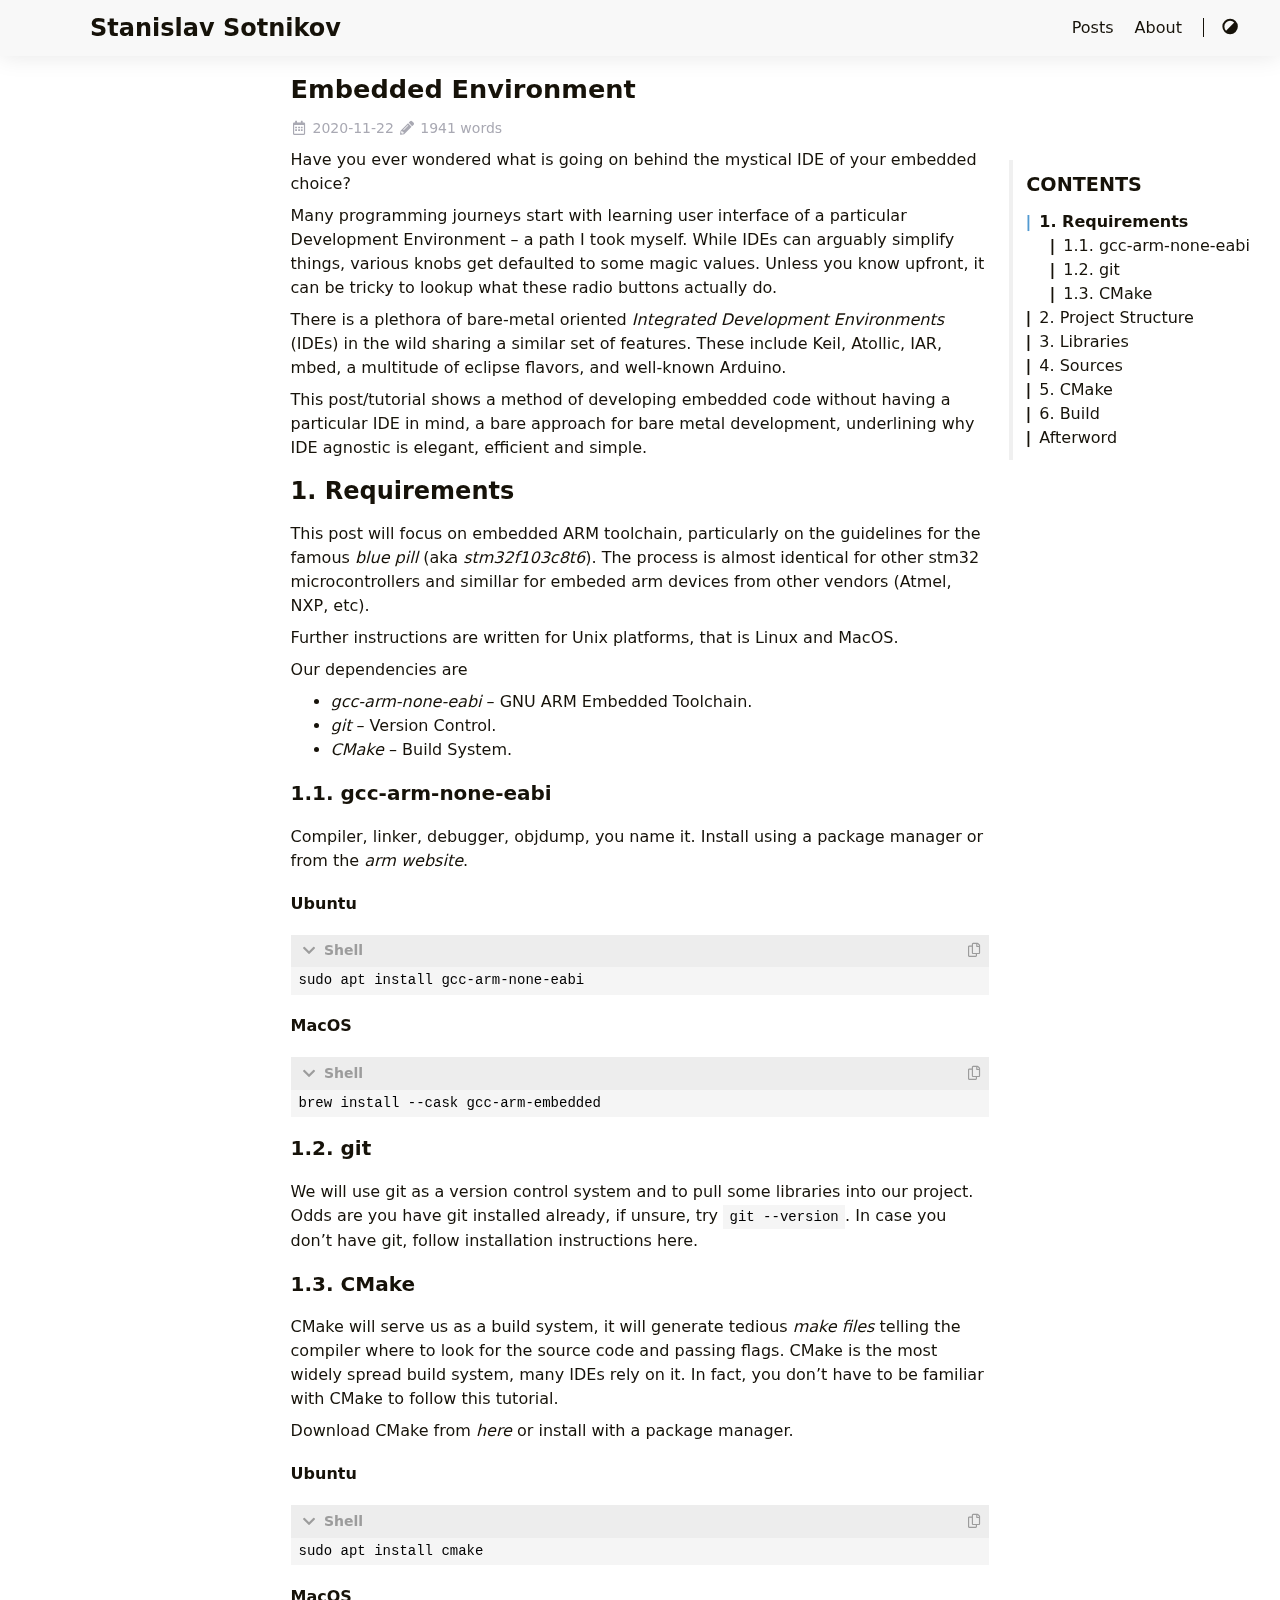
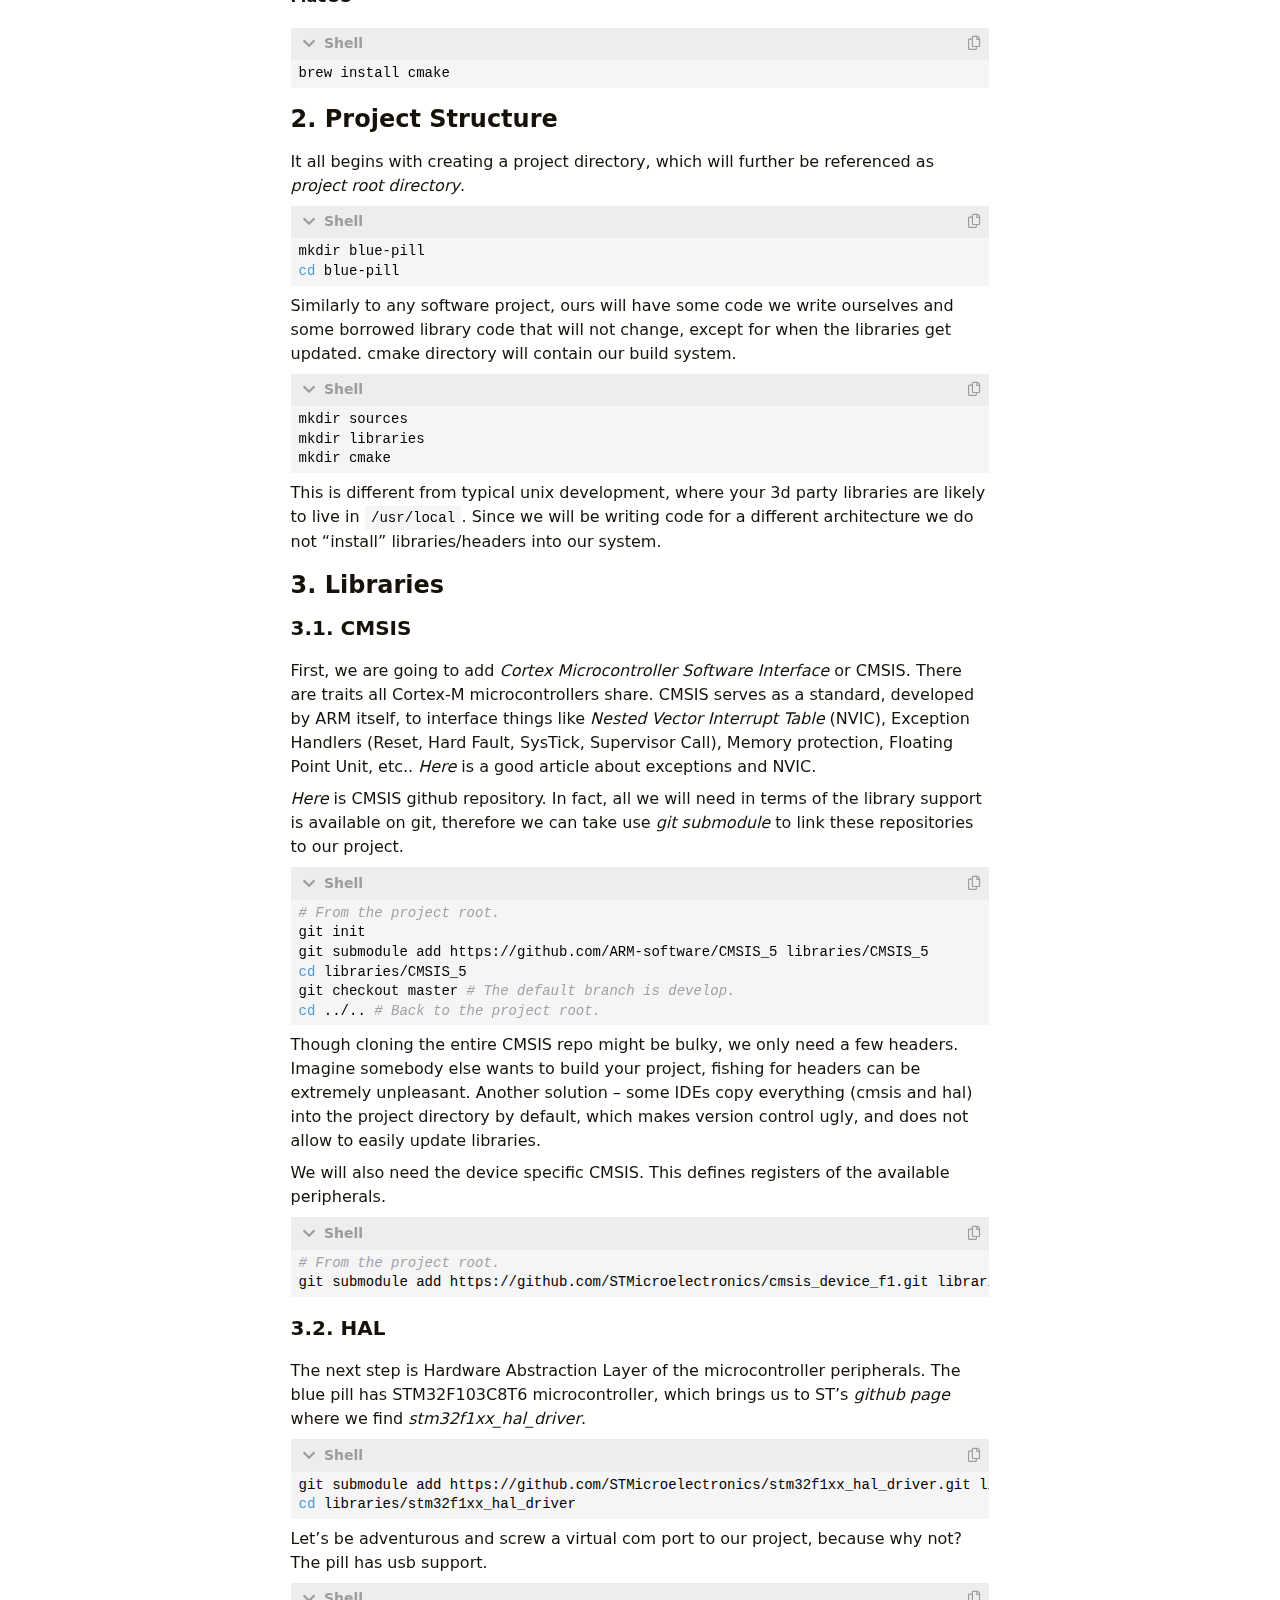
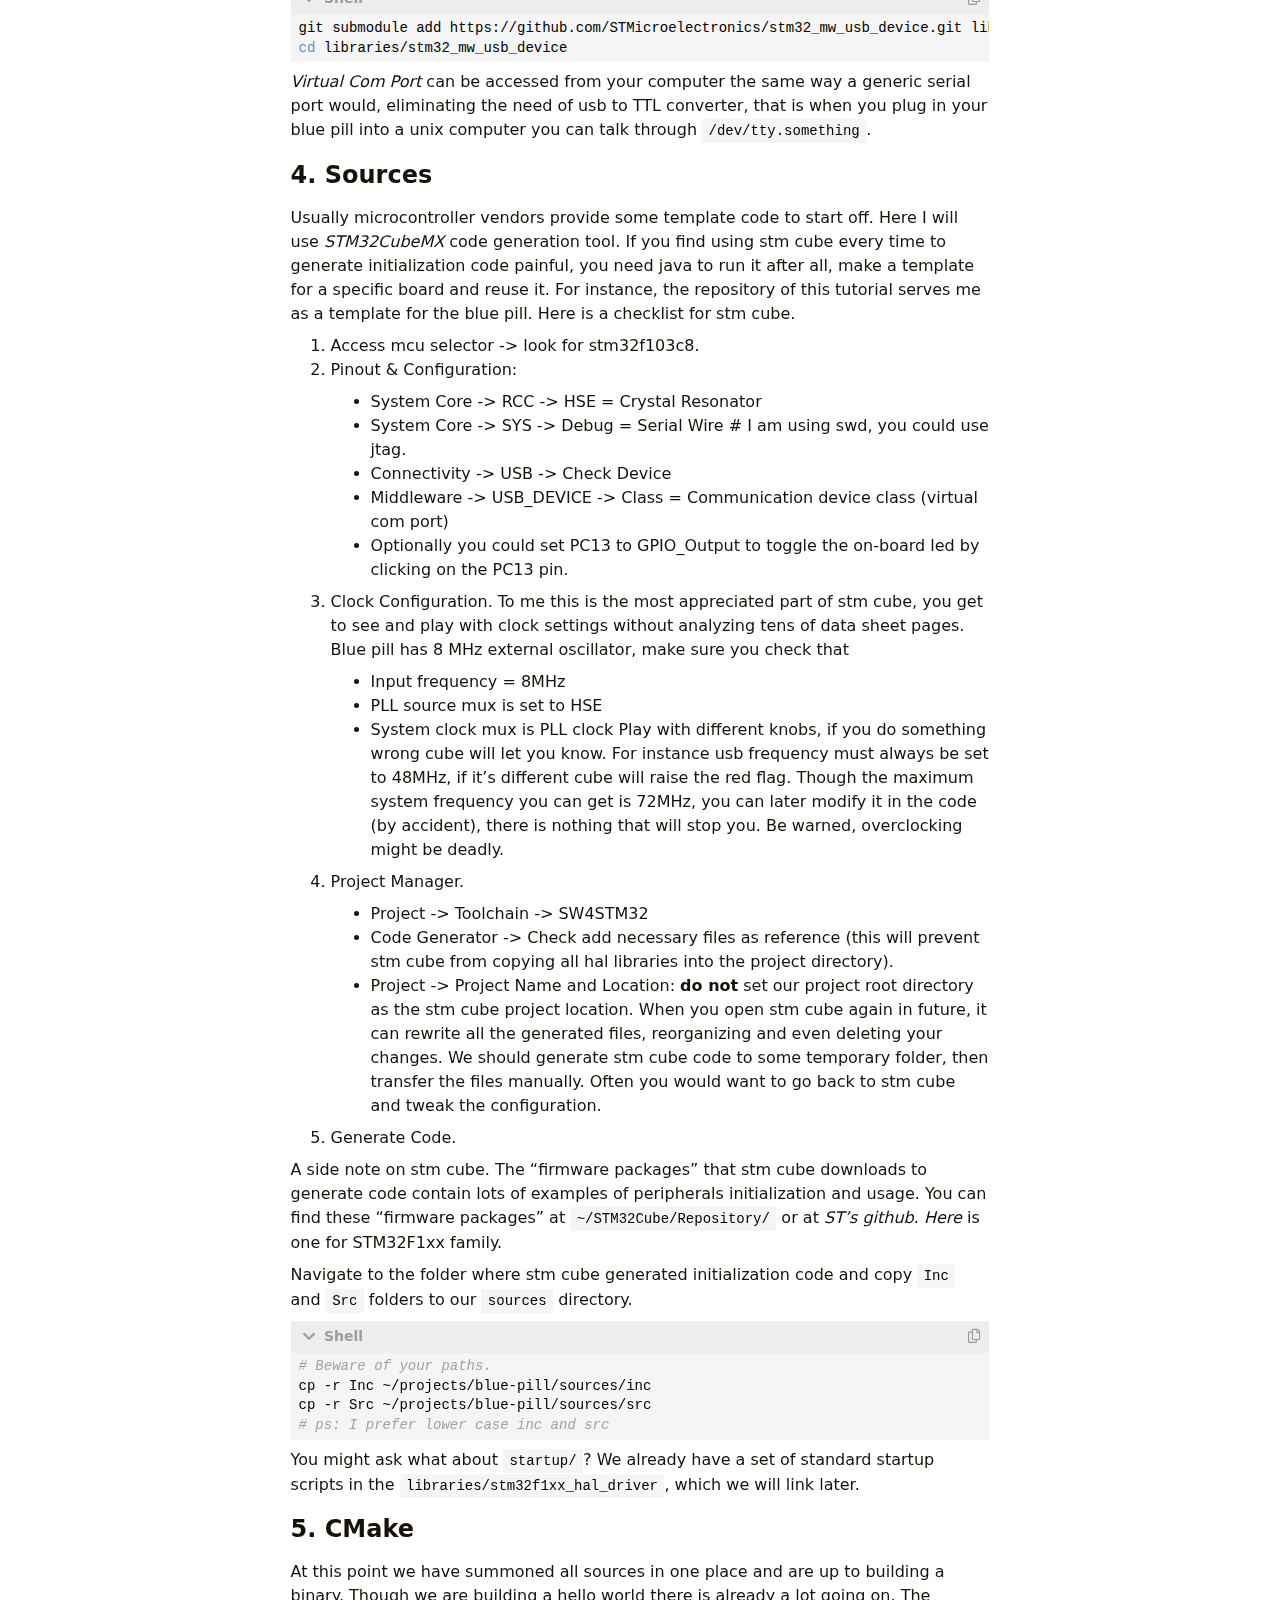
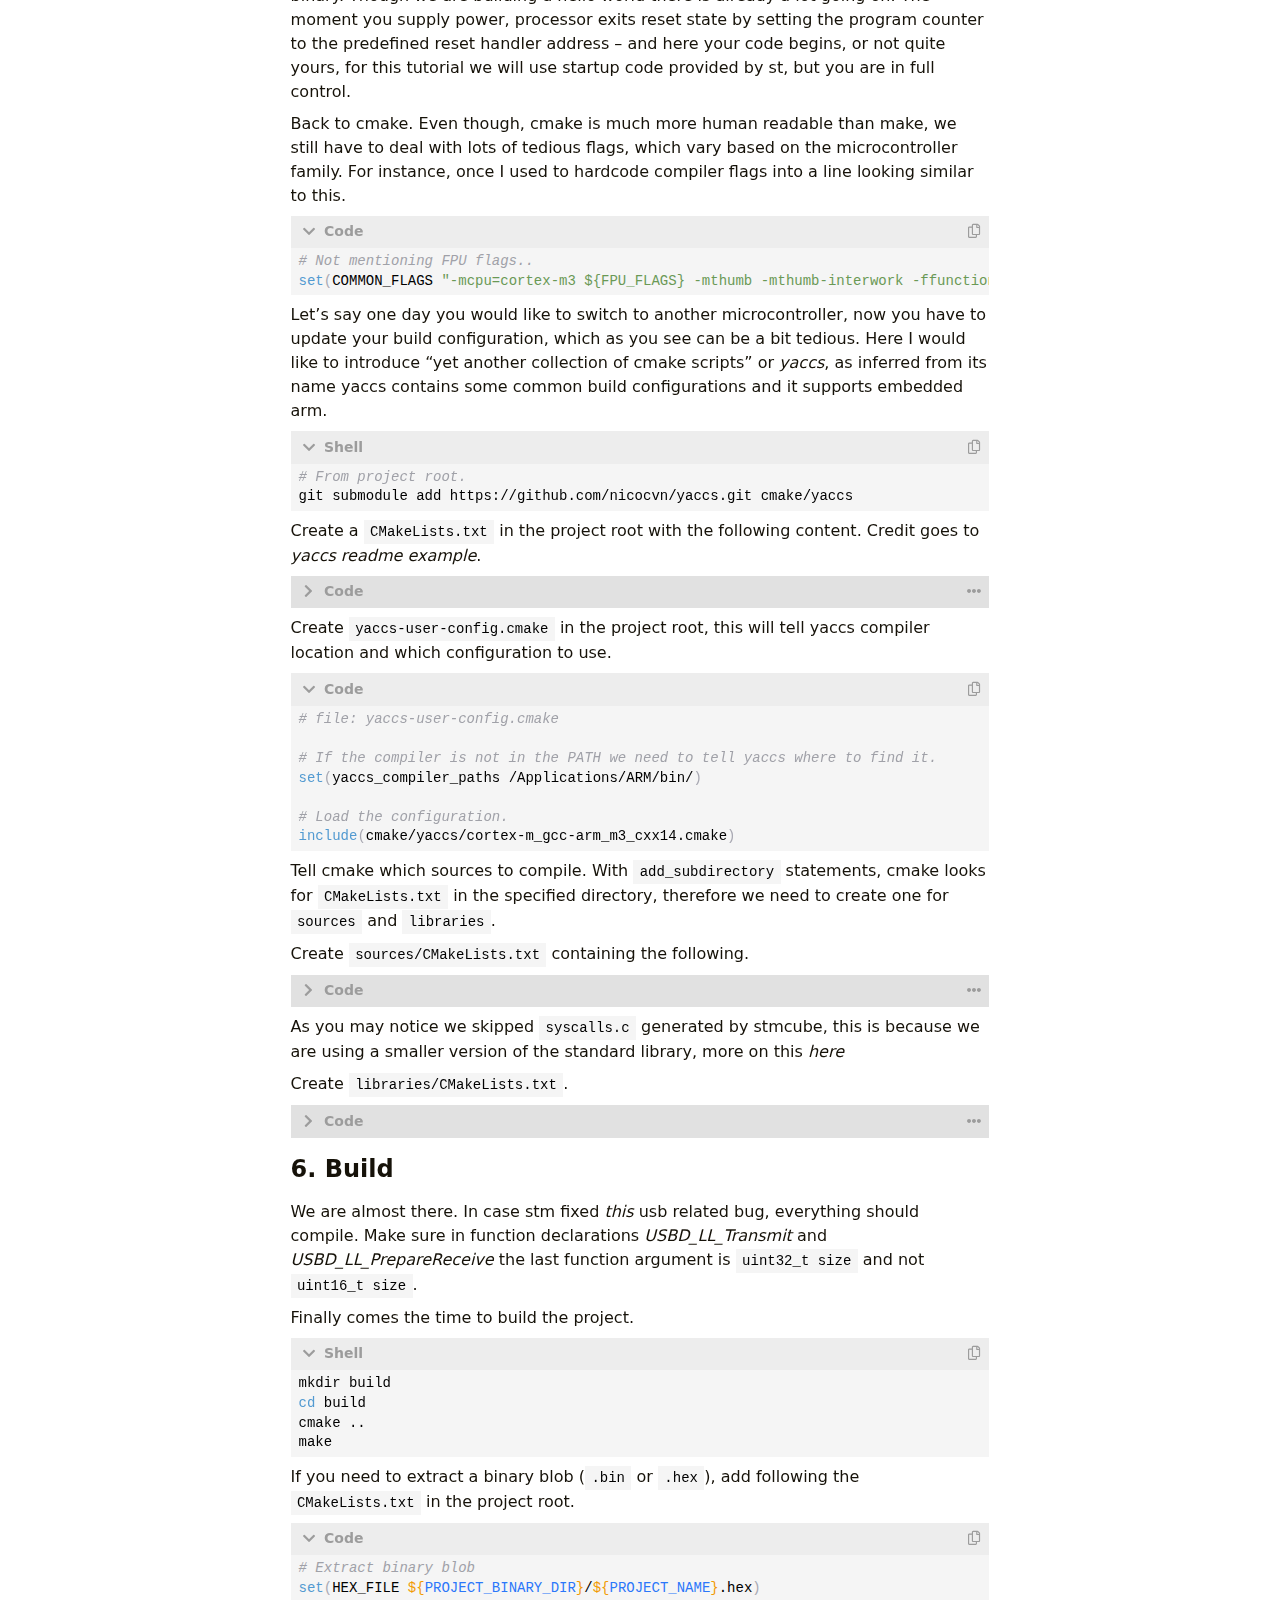
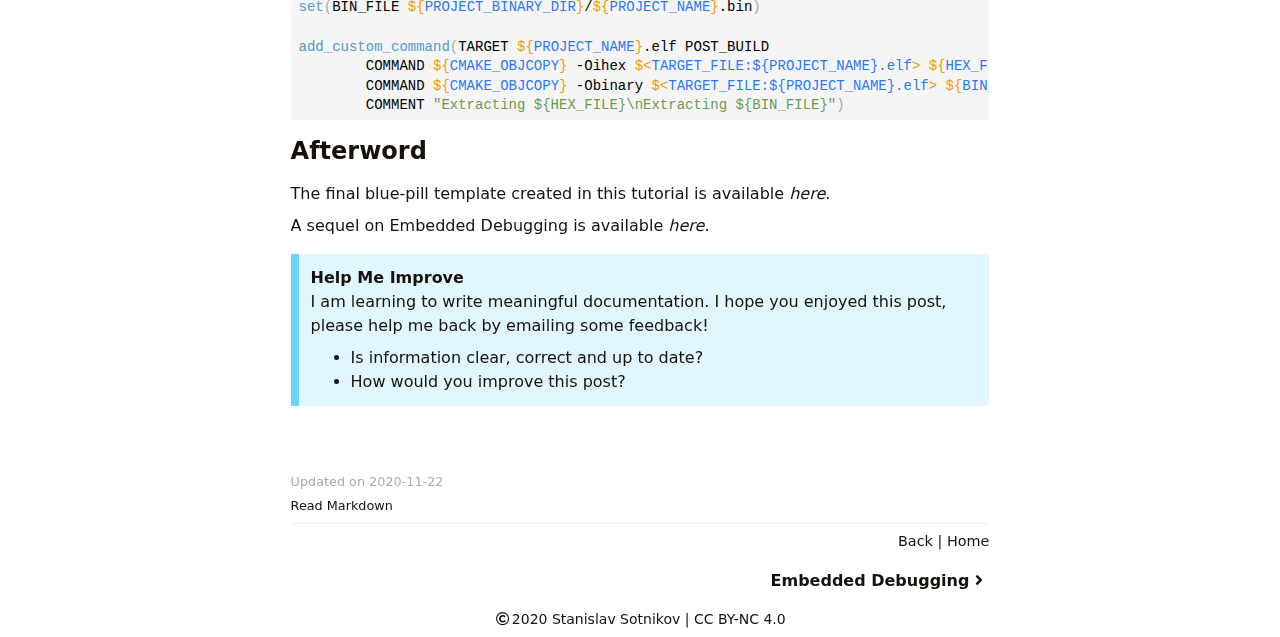
==== commit 29abf784: "rebuilding site Wed Dec  2 20:27:59 EST 2020" ====
--- a/embedded_environment/index.html
+++ b/embedded_environment/index.html
@@ -5,17 +5,17 @@
         <meta name="viewport" content="width=device-width, initial-scale=1">
         <meta name="robots" content="noodp" />
         <meta http-equiv="X-UA-Compatible" content="IE=edge, chrome=1">
-        <title>Embedded Environment - Stanislav Sotnikov</title><meta name="Description" content="This is My New Hugo Site"><meta property="og:title" content="Embedded Environment" />
+        <title>Embedded Environment - Stanislav Sotnikov</title><meta name="Description" content="welcome to stan."><meta property="og:title" content="Embedded Environment" />
 <meta property="og:description" content="Have you ever wondered what is going on behind the mystical IDE of your embedded choice?
 Many programming journeys start with learning user interface of a particular Development Environment &ndash; a path I took myself. While IDEs can arguably simplify things, various knobs get defaulted to some magic values. Unless you know upfront, it can be tricky to lookup what these radio buttons actually do.
 There is a plethora of bare-metal oriented Integrated Development Environments (IDEs) in the wild sharing a similar set of features." />
 <meta property="og:type" content="article" />
-<meta property="og:url" content="stansotn.github.io/embedded_environment/" />
-<meta property="og:image" content="/logo.png"/>
+<meta property="og:url" content="https://stansotn.github.io/embedded_environment/" />
+<meta property="og:image" content="https://stansotn.github.io/logo.png"/>
 <meta property="article:published_time" content="2020-11-22T17:00:49-05:00" />
 <meta property="article:modified_time" content="2020-11-22T17:00:49-05:00" />
 <meta name="twitter:card" content="summary_large_image"/>
-<meta name="twitter:image" content="/logo.png"/>
+<meta name="twitter:image" content="https://stansotn.github.io/logo.png"/>
 
 <meta name="twitter:title" content="Embedded Environment"/>
 <meta name="twitter:description" content="Have you ever wondered what is going on behind the mystical IDE of your embedded choice?
@@ -24,7 +24,7 @@
 <meta name="application-name" content="Stanislav Sotnikov">
 <meta name="apple-mobile-web-app-title" content="Stanislav Sotnikov"><meta name="theme-color" content="#ffffff"><meta name="msapplication-TileColor" content="#da532c"><link rel="shortcut icon" type="image/x-icon" href="/favicon.ico" />
         <link rel="icon" type="image/png" sizes="32x32" href="/favicon-32x32.png">
-        <link rel="icon" type="image/png" sizes="16x16" href="/favicon-16x16.png"><link rel="apple-touch-icon" sizes="180x180" href="/apple-touch-icon.png"><link rel="mask-icon" href="/safari-pinned-tab.svg" color="#5bbad5"><link rel="manifest" href="/site.webmanifest"><link rel="canonical" href="stansotn.github.io/embedded_environment/" /><link rel="stylesheet" href="/stansotn.github.io/lib/normalize/normalize.min.css"><link rel="stylesheet" href="/stansotn.github.io/css/style.min.css"><link rel="stylesheet" href="/stansotn.github.io/lib/fontawesome-free/all.min.css"><link rel="stylesheet" href="/stansotn.github.io/lib/animate/animate.min.css"><script type="application/ld+json">
+        <link rel="icon" type="image/png" sizes="16x16" href="/favicon-16x16.png"><link rel="apple-touch-icon" sizes="180x180" href="/apple-touch-icon.png"><link rel="mask-icon" href="/safari-pinned-tab.svg" color="#5bbad5"><link rel="manifest" href="/site.webmanifest"><link rel="canonical" href="https://stansotn.github.io/embedded_environment/" /><link rel="next" href="https://stansotn.github.io/embedded_debugging/" /><link rel="stylesheet" href="/lib/normalize/normalize.min.css"><link rel="stylesheet" href="/css/style.min.css"><link rel="stylesheet" href="/lib/fontawesome-free/all.min.css"><link rel="stylesheet" href="/lib/animate/animate.min.css"><script type="application/ld+json">
     {
         "@context": "http://schema.org",
         "@type": "BlogPosting",
@@ -32,9 +32,9 @@
         "inLanguage": "en",
         "mainEntityOfPage": {
             "@type": "WebPage",
-            "@id": "stansotn.github.io\/embedded_environment\/"
-        },"genre": "posts","wordcount":  2059 ,
-        "url": "stansotn.github.io\/embedded_environment\/","datePublished": "2020-11-22T17:00:49-05:00","dateModified": "2020-11-22T17:00:49-05:00","publisher": {
+            "@id": "https:\/\/stansotn.github.io\/embedded_environment\/"
+        },"genre": "posts","wordcount":  1941 ,
+        "url": "https:\/\/stansotn.github.io\/embedded_environment\/","datePublished": "2020-11-22T17:00:49-05:00","dateModified": "2020-11-22T17:00:49-05:00","publisher": {
             "@type": "Organization",
             "name": ""},"author": {
                 "@type": "Person",
@@ -47,29 +47,47 @@
         <div id="mask"></div><div class="wrapper"><header class="desktop" id="header-desktop">
     <div class="header-wrapper">
         <div class="header-title">
-            <a href="stansotn.github.io/" title="Stanislav Sotnikov">Stanislav Sotnikov</a>
+            <a href="/" title="Stanislav Sotnikov">Stanislav Sotnikov</a>
         </div>
         <div class="menu">
-            <div class="menu-inner"><a class="menu-item" href="/stansotn.github.io/posts/"> Posts </a><a class="menu-item" href="/stansotn.github.io/about/"> About </a><span class="menu-item delimiter"></span><a href="javascript:void(0);" class="menu-item theme-switch" title="Switch Theme">
+            <div class="menu-inner"><a class="menu-item" href="/posts/"> Posts </a><a class="menu-item" href="/about/"> About </a><span class="menu-item delimiter"></span><a href="javascript:void(0);" class="menu-item theme-switch" title="Switch Theme">
                     <i class="fas fa-adjust fa-fw"></i>
                 </a>
             </div>
         </div>
     </div>
+    
+    <script async src="https://www.googletagmanager.com/gtag/js?id=G-TZ12BLFVSP"></script>
+    <script>
+    window.dataLayer = window.dataLayer || [];
+    function gtag(){dataLayer.push(arguments);}
+    gtag('js', new Date());
+
+    gtag('config', 'G-TZ12BLFVSP');
+    </script>
 </header><header class="mobile" id="header-mobile">
     <div class="header-container">
         <div class="header-wrapper">
             <div class="header-title">
-                <a href="stansotn.github.io/" title="Stanislav Sotnikov">Stanislav Sotnikov</a>
+                <a href="/" title="Stanislav Sotnikov">Stanislav Sotnikov</a>
             </div>
             <div class="menu-toggle" id="menu-toggle-mobile">
                 <span></span><span></span><span></span>
             </div>
         </div>
-        <div class="menu" id="menu-mobile"><a class="menu-item" href="/stansotn.github.io/posts/" title="">Posts</a><a class="menu-item" href="/stansotn.github.io/about/" title="">About</a><a href="javascript:void(0);" class="menu-item theme-switch" title="Switch Theme">
+        <div class="menu" id="menu-mobile"><a class="menu-item" href="/posts/" title="">Posts</a><a class="menu-item" href="/about/" title="">About</a><a href="javascript:void(0);" class="menu-item theme-switch" title="Switch Theme">
                 <i class="fas fa-adjust fa-fw"></i>
             </a></div>
     </div>
+    
+    <script async src="https://www.googletagmanager.com/gtag/js?id=G-TZ12BLFVSP"></script>
+    <script>
+    window.dataLayer = window.dataLayer || [];
+    function gtag(){dataLayer.push(arguments);}
+    gtag('js', new Date());
+
+    gtag('config', 'G-TZ12BLFVSP');
+    </script>
 </header>
 <div class="search-dropdown desktop">
     <div id="search-dropdown-desktop"></div>
@@ -83,7 +101,7 @@
             <div class="toc-content" id="toc-content-auto"></div>
         </div><article class="page single"><h1 class="single-title">Embedded Environment</h1><div class="post-meta">
             <div class="post-meta-line"></div>
-            <div class="post-meta-line"><i class="far fa-calendar-alt fa-fw"></i>&nbsp;<time datetime="2020-11-22">2020-11-22</time>&nbsp;<i class="fas fa-pencil-alt fa-fw"></i>&nbsp;2059 words&nbsp;</div>
+            <div class="post-meta-line"><i class="far fa-calendar-alt fa-fw"></i>&nbsp;<time datetime="2020-11-22">2020-11-22</time>&nbsp;<i class="fas fa-pencil-alt fa-fw"></i>&nbsp;1941 words&nbsp;</div>
         </div><div class="details toc" id="toc-static"  kept="">
                 <div class="details-summary toc-title">
                     <span>Contents</span>
@@ -93,14 +111,14 @@
   <ul>
     <li><a href="#1-requirements">1. Requirements</a>
       <ul>
-        <li><a href="#11-gcc-arm-none-eabi">1.1 gcc-arm-none-eabi</a>
+        <li><a href="#11-gcc-arm-none-eabi">1.1. gcc-arm-none-eabi</a>
           <ul>
             <li><a href="#ubuntu">Ubuntu</a></li>
             <li><a href="#macos">MacOS</a></li>
           </ul>
         </li>
-        <li><a href="#12-git">1.2 git</a></li>
-        <li><a href="#13-cmake">1.3 CMake</a>
+        <li><a href="#12-git">1.2. git</a></li>
+        <li><a href="#13-cmake">1.3. CMake</a>
           <ul>
             <li><a href="#ubuntu-1">Ubuntu</a></li>
             <li><a href="#macos-1">MacOS</a></li>
@@ -111,8 +129,8 @@
     <li><a href="#2-project-structure">2. Project Structure</a></li>
     <li><a href="#3-libraries">3. Libraries</a>
       <ul>
-        <li><a href="#31-cmsis">3.1 CMSIS</a></li>
-        <li><a href="#32-hal">3.2 HAL</a></li>
+        <li><a href="#31-cmsis">3.1. CMSIS</a></li>
+        <li><a href="#32-hal">3.2. HAL</a></li>
       </ul>
     </li>
     <li><a href="#4-sources">4. Sources</a></li>
@@ -126,7 +144,7 @@
 <p>There is a plethora of bare-metal oriented <a href="https://en.wikipedia.org/wiki/Integrated_development_environment" target="_blank" rel="noopener noreffer"><em>Integrated Development Environments</em></a> (IDEs) in the wild sharing a similar set of features. These include Keil, Atollic, IAR, mbed, a multitude of eclipse flavors, and well-known Arduino.</p>
 <p>This post/tutorial shows a method of developing embedded code without having a particular IDE in mind, a bare approach for bare metal development, underlining why IDE agnostic is elegant, efficient and simple.</p>
 <h2 id="1-requirements">1. Requirements</h2>
-<p>This post will focus on embedded ARM toolchain, particularly on the guidelines for the famous <a href="https://hackaday.com/2017/03/30/the-2-32-bit-arduino-with-debugging/" target="_blank" rel="noopener noreffer"><em>Blue Pill</em></a> (aka <a href="https://www.st.com/en/microcontrollers-microprocessors/stm32f103c8.html" target="_blank" rel="noopener noreffer"><em>STM32F103C8T6</em></a>). The process is almost identical for other stm32 microcontrollers and simillar for embeded arm devices from other vendors (Atmel, NXP, etc).</p>
+<p>This post will focus on embedded ARM toolchain, particularly on the guidelines for the famous <a href="https://hackaday.com/2017/03/30/the-2-32-bit-arduino-with-debugging/" target="_blank" rel="noopener noreffer"><em>blue pill</em></a> (aka <a href="https://www.st.com/en/microcontrollers-microprocessors/stm32f103c8.html" target="_blank" rel="noopener noreffer"><em>stm32f103c8t6</em></a>). The process is almost identical for other stm32 microcontrollers and simillar for embeded arm devices from other vendors (Atmel, NXP, etc).</p>
 <p>Further instructions are written for Unix platforms, that is Linux and MacOS.</p>
 <p>Our dependencies are</p>
 <ul>
@@ -134,16 +152,15 @@
 <li><a href="https://git-scm.com" target="_blank" rel="noopener noreffer"><em>git</em></a> &ndash; Version Control.</li>
 <li><a href="https://cmake.org" target="_blank" rel="noopener noreffer"><em>CMake</em></a> &ndash; Build System.</li>
 </ul>
-<h3 id="11-gcc-arm-none-eabi">1.1 gcc-arm-none-eabi</h3>
-<p>Compiler, linker, debugger, objdump, you name it.</p>
+<h3 id="11-gcc-arm-none-eabi">1.1. gcc-arm-none-eabi</h3>
+<p>Compiler, linker, debugger, objdump, you name it. Install using a package manager or from the <a href="https://developer.arm.com/tools-and-software/open-source-software/developer-tools/gnu-toolchain/gnu-rm" target="_blank" rel="noopener noreffer"><em>arm website</em></a>.</p>
 <h4 id="ubuntu">Ubuntu</h4>
-<p>Install using your favorite package manager or download from <a href="https://developer.arm.com/tools-and-software/open-source-software/developer-tools/gnu-toolchain/gnu-rm" target="_blank" rel="noopener noreffer">here</a>.</p>
 <div class="highlight"><pre class="chroma"><code class="language-shell" data-lang="shell">sudo apt install gcc-arm-none-eabi
 </code></pre></div><h4 id="macos">MacOS</h4>
-<p>At the moment, if you do <code>brew install gcc-arm-embedded</code> besides installing the toolchain brew will install the entire Keil as a bonus.. ctrl+c and install from the <a href="https://developer.arm.com/tools-and-software/open-source-software/developer-tools/gnu-toolchain/gnu-rm" target="_blank" rel="noopener noreffer"><em>arm website</em></a>.</p>
-<h3 id="12-git">1.2 git</h3>
+<div class="highlight"><pre class="chroma"><code class="language-shell" data-lang="shell">brew install --cask gcc-arm-embedded
+</code></pre></div><h3 id="12-git">1.2. git</h3>
 <p>We will use git as a version control system and to pull some libraries into our project. Odds are you have git installed already, if unsure, try <code>git --version</code>. In case you don&rsquo;t have git, follow installation instructions <a href="https://git-scm.com/book/en/v2/Getting-Started-Installing-Git" target="_blank" rel="noopener noreffer">here</a>.</p>
-<h3 id="13-cmake">1.3 CMake</h3>
+<h3 id="13-cmake">1.3. CMake</h3>
 <p>CMake will serve us as a build system, it will generate tedious <a href="https://www.gnu.org/software/make/manual/make.html" target="_blank" rel="noopener noreffer"><em>make files</em></a> telling the compiler where to look for the source code and passing flags. CMake is the most widely spread build system, many IDEs rely on it. In fact, you don&rsquo;t have to be familiar with CMake to follow this tutorial.</p>
 <p>Download CMake from <a href="https://cmake.org/download/" target="_blank" rel="noopener noreffer"><em>here</em></a> or install with a package manager.</p>
 <h4 id="ubuntu-1">Ubuntu</h4>
@@ -160,7 +177,7 @@
 mkdir cmake
 </code></pre></div><p>This is different from typical unix development, where your 3d party libraries are likely to live in <code>/usr/local</code>. Since we will be writing code for a different architecture we do not &ldquo;install&rdquo; libraries/headers into our system.</p>
 <h2 id="3-libraries">3. Libraries</h2>
-<h3 id="31-cmsis">3.1 CMSIS</h3>
+<h3 id="31-cmsis">3.1. CMSIS</h3>
 <p>First, we are going to add <a href="https://arm-software.github.io/CMSIS_5/Core/html/index.html" target="_blank" rel="noopener noreffer"><em>Cortex Microcontroller Software Interface</em></a> or CMSIS. There are traits all Cortex-M microcontrollers share. CMSIS serves as a standard, developed by ARM itself, to interface things like <em>Nested Vector Interrupt Table</em> (NVIC), Exception Handlers (Reset, Hard Fault, SysTick, Supervisor Call), Memory protection, Floating Point Unit, etc.. <a href="https://interrupt.memfault.com/blog/arm-cortex-m-exceptions-and-nvic" target="_blank" rel="noopener noreffer"><em>Here</em></a> is a good article about exceptions and NVIC.</p>
 <p><a href="https://github.com/ARM-software/CMSIS_5" target="_blank" rel="noopener noreffer"><em>Here</em></a> is CMSIS github repository. In fact, all we will need in terms of the library support is available on git, therefore we can take use <a href="https://git-scm.com/book/en/v2/Git-Tools-Submodules" target="_blank" rel="noopener noreffer"><em>git submodule</em></a> to link these repositories to our project.</p>
 <div class="highlight"><pre class="chroma"><code class="language-shell" data-lang="shell"><span class="c1"># From the project root.</span>
@@ -173,7 +190,7 @@
 <p>We will also need the device specific CMSIS. This defines registers of the available peripherals.</p>
 <div class="highlight"><pre class="chroma"><code class="language-shell" data-lang="shell"><span class="c1"># From the project root.</span>
 git submodule add https://github.com/STMicroelectronics/cmsis_device_f1.git libraries/cmsis_device_f1
-</code></pre></div><h3 id="32-hal">3.2 HAL</h3>
+</code></pre></div><h3 id="32-hal">3.2. HAL</h3>
 <p>The next step is Hardware Abstraction Layer of the microcontroller peripherals. The blue pill has STM32F103C8T6 microcontroller, which brings us to ST&rsquo;s <a href="https://github.com/STMicroelectronics" target="_blank" rel="noopener noreffer"><em>github page</em></a> where we find <a href="stm32f1xx_hal_driver" rel=""><em>stm32f1xx_hal_driver</em></a>.</p>
 <div class="highlight"><pre class="chroma"><code class="language-shell" data-lang="shell">git submodule add https://github.com/STMicroelectronics/stm32f1xx_hal_driver.git libraries/stm32f1xx_hal_driver
 <span class="nb">cd</span> libraries/stm32f1xx_hal_driver
@@ -232,18 +249,25 @@
 </span><span class="err"></span><span class="c"># This is required with modern version of CMake.
 </span><span class="c"></span><span class="nb">cmake_minimum_required</span><span class="p">(</span><span class="s">VERSION</span> <span class="s">3.10</span><span class="p">)</span><span class="err">
 </span><span class="err">
+</span><span class="err"></span><span class="c"># Define the project.
+</span><span class="c"></span><span class="nb">project</span><span class="p">(</span><span class="s">blue-pill</span> <span class="s">ASM</span> <span class="s">C</span> <span class="s">CXX</span><span class="p">)</span><span class="err">
+</span><span class="err"></span><span class="nb">add_executable</span><span class="p">(</span><span class="o">${</span><span class="nv">PROJECT_NAME</span><span class="o">}</span><span class="p">)</span><span class="err">
+</span><span class="err">
+</span><span class="err"></span><span class="c"># Linker Script
+</span><span class="c"></span><span class="nb">set</span><span class="p">(</span><span class="s">LINKER_SCRIPT</span> <span class="o">${</span><span class="nv">CMAKE_CURRENT_SOURCE_DIR</span><span class="o">}</span><span class="s">/libraries/cmsis_device_f1/Source/Templates/gcc/linker/STM32F101XB_FLASH.ld</span><span class="p">)</span><span class="err">
+</span><span class="err"></span><span class="nb">set_target_properties</span><span class="p">(</span><span class="o">${</span><span class="nv">PROJECT_NAME</span><span class="o">}</span> 
+                        <span class="s">PROPERTIES</span> 
+                        <span class="s">SUFFIX</span> <span class="s2">&#34;.elf&#34;</span>
+                        <span class="s">LINK_OPTIONS</span> <span class="s2">&#34;-Wl,-gc-sections,--print-memory-usage,-Map=${PROJECT_NAME}.map,-T${LINKER_SCRIPT}&#34;</span><span class="p">)</span><span class="err">
+</span><span class="err">
+</span><span class="err"></span><span class="c"># HAL libraries require to define target microcontroller.
+</span><span class="c"># See stm32f1xx.h for more details.
+</span><span class="c"></span><span class="nb">target_compile_definitions</span><span class="p">(</span><span class="o">${</span><span class="nv">PROJECT_NAME</span><span class="o">}</span> <span class="s">PUBLIC</span> <span class="s">-DSTM32F103xB</span> <span class="s">-DUSE_HAL_DRIVER</span><span class="p">)</span><span class="err">
+</span><span class="err">
 </span><span class="err"></span><span class="c"># Include yaccs main CMake file.
 </span><span class="c"># This will automatically look and load the user-config file.
 </span><span class="c"># This has to be done before calling the project() command!
 </span><span class="c"></span><span class="nb">include</span><span class="p">(</span><span class="s">cmake/yaccs/yaccs.cmake</span><span class="p">)</span><span class="err">
-</span><span class="err">
-</span><span class="err"></span><span class="c"># Define the project.
-</span><span class="c"></span><span class="nb">project</span><span class="p">(</span><span class="s">blue-pill</span> <span class="s">ASM</span> <span class="s">C</span> <span class="s">CXX</span><span class="p">)</span><span class="err">
-</span><span class="err"></span><span class="nb">add_executable</span><span class="p">(</span><span class="o">${</span><span class="nv">PROJECT_NAME</span><span class="o">}</span><span class="s">.elf</span><span class="p">)</span><span class="err">
-</span><span class="err">
-</span><span class="err"></span><span class="c"># HAL libraries require to define terget microcontroller.
-</span><span class="c"># See stm32f1xx.h for more details.
-</span><span class="c"></span><span class="nb">add_definitions</span><span class="p">(</span><span class="s">-DSTM32F103xB</span> <span class="s">-DUSE_HAL_DRIVER</span><span class="p">)</span><span class="err">
 </span><span class="err">
 </span><span class="err"></span><span class="c"># This is optional but useful to get a sense of what is happening.
 </span><span class="c"># This command will print various information about the build configuration.
@@ -265,31 +289,39 @@
 </span><span class="c"></span><span class="nb">include</span><span class="p">(</span><span class="s">cmake/yaccs/cortex-m_gcc-arm_m3_cxx14.cmake</span><span class="p">)</span><span class="err">
 </span></code></pre></div><p>Tell cmake which sources to compile. With <code>add_subdirectory</code> statements, cmake looks for <code>CMakeLists.txt</code> in the specified directory, therefore we need to create one for <code>sources</code> and <code>libraries</code>.</p>
 <p>Create <code>sources/CMakeLists.txt</code> containing the following.</p>
-<div class="highlight"><pre class="chroma"><code class="language-cmake" data-lang="cmake"><span class="c"># file: sources/CMakeLists.txt
-</span><span class="c"></span><span class="nb">target_include_directories</span><span class="p">(</span><span class="o">${</span><span class="nv">PROJECT_NAME</span><span class="o">}</span><span class="s">.elf</span> <span class="s">PUBLIC</span> <span class="s">inc/</span><span class="p">)</span><span class="err">
-</span><span class="err">
-</span><span class="err"></span><span class="c"># This will add all files in src, use with care
-</span><span class="c"></span><span class="nb">file</span><span class="p">(</span><span class="s">GLOB</span> <span class="s">SOURCES</span> <span class="s">src/*.*</span><span class="p">)</span><span class="err">
-</span><span class="err"></span><span class="nb">target_sources</span><span class="p">(</span><span class="o">${</span><span class="nv">PROJECT_NAME</span><span class="o">}</span><span class="s">.elf</span> <span class="s">PUBLIC</span> <span class="o">${</span><span class="nv">SOURCES</span><span class="o">}</span><span class="p">)</span><span class="err">
-</span></code></pre></div><p>Create <code>libraries/CMakeLists.txt</code>.</p>
-<div class="highlight"><pre class="chroma"><code class="language-cmake" data-lang="cmake"><span class="c"># file libraries/CMakeLists.txt
+<div class="highlight"><pre class="chroma"><code class="language-cmake" data-lang="cmake"><span class="c"># file: sources/CMakelists.txt
+</span><span class="c"></span><span class="err">
+</span><span class="err"></span><span class="c"># Add inc/
+</span><span class="c"></span><span class="nb">target_include_directories</span><span class="p">(</span><span class="o">${</span><span class="nv">PROJECT_NAME</span><span class="o">}</span> <span class="s">PUBLIC</span> <span class="s">inc/</span><span class="p">)</span><span class="err">
+</span><span class="err">
+</span><span class="err"></span><span class="c"># Add src/
+</span><span class="c"></span><span class="nb">target_sources</span><span class="p">(</span><span class="o">${</span><span class="nv">PROJECT_NAME</span><span class="o">}</span> <span class="s">PUBLIC</span> 
+                <span class="o">${</span><span class="nv">CMAKE_CURRENT_SOURCE_DIR</span><span class="o">}</span><span class="s">/src/main.c</span>
+                <span class="o">${</span><span class="nv">CMAKE_CURRENT_SOURCE_DIR</span><span class="o">}</span><span class="s">/src/stm32f1xx_it.c</span>
+                <span class="o">${</span><span class="nv">CMAKE_CURRENT_SOURCE_DIR</span><span class="o">}</span><span class="s">/src/usb_device.c</span>
+                <span class="o">${</span><span class="nv">CMAKE_CURRENT_SOURCE_DIR</span><span class="o">}</span><span class="s">/src/usbd_cdc_if.c</span>
+                <span class="o">${</span><span class="nv">CMAKE_CURRENT_SOURCE_DIR</span><span class="o">}</span><span class="s">/src/usbd_conf.c</span>
+                <span class="o">${</span><span class="nv">CMAKE_CURRENT_SOURCE_DIR</span><span class="o">}</span><span class="s">/src/usbd_desc.c</span><span class="p">)</span><span class="err">
+</span></code></pre></div><p>As you may notice we skipped <code>syscalls.c</code> generated by stmcube, this is because we are using a smaller version of the standard library, more on this <a href="https://electronics.stackexchange.com/questions/459975/role-of-syscalls-c" target="_blank" rel="noopener noreffer"><em>here</em></a></p>
+<p>Create <code>libraries/CMakeLists.txt</code>.</p>
+<div class="highlight"><pre class="chroma"><code class="language-cmake" data-lang="cmake"><span class="c"># file libraries/CMakelists.txt
 </span><span class="c"></span><span class="err">
 </span><span class="err"></span><span class="c"># List header locations. 
-</span><span class="c"></span><span class="nb">target_include_directories</span><span class="p">(</span><span class="o">${</span><span class="nv">PROJECT_NAME</span><span class="o">}</span><span class="s">.elf</span> <span class="s">PUBLIC</span>
+</span><span class="c"></span><span class="nb">target_include_directories</span><span class="p">(</span><span class="o">${</span><span class="nv">PROJECT_NAME</span><span class="o">}</span> <span class="s">PUBLIC</span>
                             <span class="s">CMSIS_5/CMSIS/Core/Include</span>
                             <span class="s">cmsis_device_f1/Include</span>
                             <span class="s">stm32f1xx_hal_driver/Inc</span>
                             <span class="s">stm32_mw_usb_device/Core/Inc</span>
                             <span class="s">stm32_mw_usb_device/Class/CDC/Inc</span><span class="p">)</span><span class="err">
 </span><span class="err">
-</span><span class="err"></span><span class="c"># Collect startup code. For some reason there is no exact file that matches startup_stm32f103x8.s, very confusing, ST!
+</span><span class="err"></span><span class="c"># Add startup code. For some reason there is no exact file that matches startup_stm32f103x8.s, very confusing, ST!
 </span><span class="c"># A glimpse at the stm cube&#39;s generated code reveals startup_stm32f103xb.s file.
-</span><span class="c"></span><span class="nb">target_sources</span><span class="p">(</span><span class="o">${</span><span class="nv">PROJECT_NAME</span><span class="o">}</span><span class="s">.elf</span> <span class="s">PUBLIC</span> 
+</span><span class="c"></span><span class="nb">target_sources</span><span class="p">(</span><span class="o">${</span><span class="nv">PROJECT_NAME</span><span class="o">}</span> <span class="s">PUBLIC</span> 
                 <span class="o">${</span><span class="nv">CMAKE_CURRENT_SOURCE_DIR</span><span class="o">}</span><span class="s">/cmsis_device_f1/Source/Templates/system_stm32f1xx.c</span>
                 <span class="o">${</span><span class="nv">CMAKE_CURRENT_SOURCE_DIR</span><span class="o">}</span><span class="s">/cmsis_device_f1/Source/Templates/gcc/startup_stm32f103xb.s</span><span class="p">)</span><span class="err">
 </span><span class="err">
 </span><span class="err"></span><span class="c"># Collect HAL Driver source files.
-</span><span class="c"></span><span class="nb">target_sources</span><span class="p">(</span><span class="o">${</span><span class="nv">PROJECT_NAME</span><span class="o">}</span><span class="s">.elf</span> <span class="s">PUBLIC</span> 
+</span><span class="c"></span><span class="nb">target_sources</span><span class="p">(</span><span class="o">${</span><span class="nv">PROJECT_NAME</span><span class="o">}</span> <span class="s">PUBLIC</span> 
                 <span class="o">${</span><span class="nv">CMAKE_CURRENT_SOURCE_DIR</span><span class="o">}</span><span class="s">/stm32f1xx_hal_driver/Src/stm32f1xx_hal.c</span>
                 <span class="o">${</span><span class="nv">CMAKE_CURRENT_SOURCE_DIR</span><span class="o">}</span><span class="s">/stm32f1xx_hal_driver/Src/stm32f1xx_hal_cortex.c</span>
                 <span class="o">${</span><span class="nv">CMAKE_CURRENT_SOURCE_DIR</span><span class="o">}</span><span class="s">/stm32f1xx_hal_driver/Src/stm32f1xx_hal_gpio.c</span>
@@ -297,22 +329,16 @@
                 <span class="o">${</span><span class="nv">CMAKE_CURRENT_SOURCE_DIR</span><span class="o">}</span><span class="s">/stm32f1xx_hal_driver/Src/stm32f1xx_hal_rcc_ex.c</span>
                 <span class="o">${</span><span class="nv">CMAKE_CURRENT_SOURCE_DIR</span><span class="o">}</span><span class="s">/stm32f1xx_hal_driver/Src/stm32f1xx_hal_pcd.c</span>
                 <span class="o">${</span><span class="nv">CMAKE_CURRENT_SOURCE_DIR</span><span class="o">}</span><span class="s">/stm32f1xx_hal_driver/Src/stm32f1xx_hal_pcd_ex.c</span>
-                <span class="o">${</span><span class="nv">CMAKE_CURRENT_SOURCE_DIR</span><span class="o">}</span><span class="s">/stm32f1xx_hal_driver/Src/stm32f1xx_hal_pwr.c</span>
                 <span class="o">${</span><span class="nv">CMAKE_CURRENT_SOURCE_DIR</span><span class="o">}</span><span class="s">/stm32f1xx_hal_driver/Src/stm32f1xx_ll_usb.c</span><span class="p">)</span><span class="err">
 </span><span class="err">
 </span><span class="err"></span><span class="c"># Collect USB CDC Driver.
-</span><span class="c"></span><span class="nb">target_sources</span><span class="p">(</span><span class="o">${</span><span class="nv">PROJECT_NAME</span><span class="o">}</span><span class="s">.elf</span> <span class="s">PUBLIC</span> 
+</span><span class="c"></span><span class="nb">target_sources</span><span class="p">(</span><span class="o">${</span><span class="nv">PROJECT_NAME</span><span class="o">}</span> <span class="s">PUBLIC</span> 
                 <span class="o">${</span><span class="nv">CMAKE_CURRENT_SOURCE_DIR</span><span class="o">}</span><span class="s">/stm32_mw_usb_device/Core/Src/usbd_ioreq.c</span>
                 <span class="o">${</span><span class="nv">CMAKE_CURRENT_SOURCE_DIR</span><span class="o">}</span><span class="s">/stm32_mw_usb_device/Core/Src/usbd_ctlreq.c</span>
                 <span class="o">${</span><span class="nv">CMAKE_CURRENT_SOURCE_DIR</span><span class="o">}</span><span class="s">/stm32_mw_usb_device/Core/Src/usbd_core.c</span>
                 <span class="o">${</span><span class="nv">CMAKE_CURRENT_SOURCE_DIR</span><span class="o">}</span><span class="s">/stm32_mw_usb_device/Class/CDC/Src/usbd_cdc.c</span><span class="p">)</span><span class="err">
 </span></code></pre></div><h2 id="6-build">6. Build</h2>
-<p>We are almost there. In case stm fixed <a href="https://github.com/STMicroelectronics/STM32CubeF1/issues/25" target="_blank" rel="noopener noreffer"><em>this</em></a> usb related bug, everything should compile. Make sure in function declarations <a href="https://github.com/lead-free/blue-pill/blob/f37e6c5b6e390598f519f3b96e0d3aedd05a06a3/sources/src/usbd_conf.c#L533" target="_blank" rel="noopener noreffer"><em>USBD_LL_Transmit</em></a> and <a href="https://github.com/lead-free/blue-pill/blob/f37e6c5b6e390598f519f3b96e0d3aedd05a06a3/sources/src/usbd_conf.c#L553" target="_blank" rel="noopener noreffer"><em>USBD_LL_PrepareReceive</em></a> the last function argument is <code>uint32_t size</code> and not <code>uint16_t size</code>.</p>
-<p>Now everything should compile, though generated <code>.elf</code> file might not be properly aligned with the microcontroller memory. You could convert the <code>.elf</code> file to one or multiple binary blobs and then flash these blobs knowing the corresponding memory offsets. While such method would indeed make the processor execute your code, it would also make the <code>.elf</code> file unusable for debugging. In short, <code>.elf</code> contains symbols relating underlying binary, source code, and memory space. You can explicitly describe memory space to the linker using a <em>linker script</em>.</p>
-<p>Grab a default linker script provided by stm. Append the <code>CMakeLists.txt</code> in the project root with the following lines.</p>
-<div class="highlight"><pre class="chroma"><code class="language-cmake" data-lang="cmake"><span class="nb">set</span><span class="p">(</span><span class="s">LINKER_SCRIPT</span> <span class="o">${</span><span class="nv">CMAKE_CURRENT_SOURCE_DIR</span><span class="o">}</span><span class="s">/libraries/cmsis_device_f1/Source/Templates/gcc/linker/STM32F101XB_FLASH.ld</span><span class="p">)</span><span class="err">
-</span><span class="err"></span><span class="nb">target_link_options</span><span class="p">(</span><span class="o">${</span><span class="nv">PROJECT_NAME</span><span class="o">}</span><span class="s">.elf</span> <span class="s">PUBLIC</span> <span class="s2">&#34;-Wl,-gc-sections,--print-memory-usage,-T${LINKER_SCRIPT}&#34;</span><span class="p">)</span><span class="err">
-</span></code></pre></div><p>As a bonus, now linker prints memory usage and makes sure your firmware does not go over the limits.</p>
+<p>We are almost there. In case stm fixed <a href="https://github.com/STMicroelectronics/STM32CubeF1/issues/25" target="_blank" rel="noopener noreffer"><em>this</em></a> usb related bug, everything should compile. Make sure in function declarations <a href="https://github.com/stansotn/blue-pill/blob/f37e6c5b6e390598f519f3b96e0d3aedd05a06a3/sources/src/usbd_conf.c#L533" target="_blank" rel="noopener noreffer"><em>USBD_LL_Transmit</em></a> and <a href="https://github.com/stansotn/blue-pill/blob/f37e6c5b6e390598f519f3b96e0d3aedd05a06a3/sources/src/usbd_conf.c#L553" target="_blank" rel="noopener noreffer"><em>USBD_LL_PrepareReceive</em></a> the last function argument is <code>uint32_t size</code> and not <code>uint16_t size</code>.</p>
 <p>Finally comes the time to build the project.</p>
 <div class="highlight"><pre class="chroma"><code class="language-shell" data-lang="shell">mkdir build
 <span class="nb">cd</span> build
@@ -328,13 +354,13 @@
         <span class="s">COMMAND</span> <span class="o">${</span><span class="nv">CMAKE_OBJCOPY</span><span class="o">}</span> <span class="s">-Obinary</span> <span class="o">$&lt;</span><span class="nv">TARGET_FILE:${PROJECT_NAME}.elf</span><span class="o">&gt;</span> <span class="o">${</span><span class="nv">BIN_FILE</span><span class="o">}</span>
         <span class="s">COMMENT</span> <span class="s2">&#34;Extracting ${HEX_FILE}\nExtracting ${BIN_FILE}&#34;</span><span class="p">)</span><span class="err">
 </span></code></pre></div><h2 id="afterword">Afterword</h2>
-<p>The final blue-pill template created in this tutorial is available <a href="https://github.com/lead-free/blue-pill" target="_blank" rel="noopener noreffer"><em>here</em></a>.</p>
-<p>A sequel on Embedded Debugging is coming soon.</p>
+<p>The final blue-pill template created in this tutorial is available <a href="https://github.com/stansotn/blue-pill" target="_blank" rel="noopener noreffer"><em>here</em></a>.</p>
+<p>A sequel on Embedded Debugging is available <a href="https://stansotn.com/embedded_debugging/" target="_blank" rel="noopener noreffer"><em>here</em></a>.</p>
 <blockquote>
 <p><strong>Help Me Improve</strong><br>
 I am learning to write meaningful documentation. I hope you enjoyed this post, please help me back by emailing some feedback!</p>
 <ul>
-<li>Is information here clear, correct and up to date?</li>
+<li>Is information clear, correct and up to date?</li>
 <li>How would you improve this post?</li>
 </ul>
 </blockquote>
@@ -348,7 +374,7 @@
         </div>
         <div class="post-info-line">
             <div class="post-info-md"><span>
-                            <a class="link-to-markdown" href="stansotn.github.io/embedded_environment/index.md" target="_blank">Read Markdown</a>
+                            <a class="link-to-markdown" href="/embedded_environment/index.md" target="_blank">Read Markdown</a>
                         </span></div>
             <div class="post-info-share">
                 <span></span>
@@ -359,15 +385,16 @@
     <div class="post-info-more">
         <section class="post-tags"></section>
         <section>
-            <span><a href="javascript:void(0);" onclick="window.history.back();">Back</a></span>&nbsp;|&nbsp;<span><a href="stansotn.github.io/">Home</a></span>
+            <span><a href="javascript:void(0);" onclick="window.history.back();">Back</a></span>&nbsp;|&nbsp;<span><a href="/">Home</a></span>
         </section>
     </div>
 
-    <div class="post-nav"></div>
+    <div class="post-nav">
+            <a href="/embedded_debugging/" class="next" rel="next" title="Embedded Debugging">Embedded Debugging<i class="fas fa-angle-right fa-fw"></i></a></div>
 </div>
 </article></div>
             </main><footer class="footer">
-        <div class="footer-container"><div class="footer-line"><i class="far fa-copyright fa-fw"></i><span itemprop="copyrightYear">2020</span><span class="author" itemprop="copyrightHolder">&nbsp;<a href="stansotn.github.io/" target="_blank">Stanislav Sotnikov</a></span>&nbsp;|&nbsp;<span class="license"><a rel="license external nofollow noopener noreffer" href="https://creativecommons.org/licenses/by-nc/4.0/" target="_blank">CC BY-NC 4.0</a></span></div>
+        <div class="footer-container"><div class="footer-line"><i class="far fa-copyright fa-fw"></i><span itemprop="copyrightYear">2020</span><span class="author" itemprop="copyrightHolder">&nbsp;<a href="/" target="_blank">Stanislav Sotnikov</a></span>&nbsp;|&nbsp;<span class="license"><a rel="license external nofollow noopener noreffer" href="https://creativecommons.org/licenses/by-nc/4.0/" target="_blank">CC BY-NC 4.0</a></span></div>
         </div>
     </footer></div>
 
@@ -376,5 +403,5 @@
             </a><a href="#" id="view-comments" class="fixed-button" title="View Comments">
                 <i class="fas fa-comment fa-fw"></i>
             </a>
-        </div><link rel="stylesheet" href="/stansotn.github.io/lib/katex/katex.min.css"><link rel="stylesheet" href="/stansotn.github.io/lib/katex/copy-tex.min.css"><script type="text/javascript" src="/stansotn.github.io/lib/smooth-scroll/smooth-scroll.min.js"></script><script type="text/javascript" src="/stansotn.github.io/lib/lazysizes/lazysizes.min.js"></script><script type="text/javascript" src="/stansotn.github.io/lib/clipboard/clipboard.min.js"></script><script type="text/javascript" src="/stansotn.github.io/lib/katex/katex.min.js"></script><script type="text/javascript" src="/stansotn.github.io/lib/katex/auto-render.min.js"></script><script type="text/javascript" src="/stansotn.github.io/lib/katex/copy-tex.min.js"></script><script type="text/javascript" src="/stansotn.github.io/lib/katex/mhchem.min.js"></script><script type="text/javascript">window.config={"code":{"copyTitle":"Copy to clipboard","maxShownLines":10},"comment":{},"math":{"delimiters":[{"display":true,"left":"$$","right":"$$"},{"display":true,"left":"\\[","right":"\\]"},{"display":false,"left":"$","right":"$"},{"display":false,"left":"\\(","right":"\\)"}],"strict":false}};</script><script type="text/javascript" src="/stansotn.github.io/js/theme.min.js"></script></body>
+        </div><link rel="stylesheet" href="/lib/katex/katex.min.css"><link rel="stylesheet" href="/lib/katex/copy-tex.min.css"><script type="text/javascript" src="/lib/smooth-scroll/smooth-scroll.min.js"></script><script type="text/javascript" src="/lib/lazysizes/lazysizes.min.js"></script><script type="text/javascript" src="/lib/clipboard/clipboard.min.js"></script><script type="text/javascript" src="/lib/katex/katex.min.js"></script><script type="text/javascript" src="/lib/katex/auto-render.min.js"></script><script type="text/javascript" src="/lib/katex/copy-tex.min.js"></script><script type="text/javascript" src="/lib/katex/mhchem.min.js"></script><script type="text/javascript">window.config={"code":{"copyTitle":"Copy to clipboard","maxShownLines":10},"comment":{},"math":{"delimiters":[{"display":true,"left":"$$","right":"$$"},{"display":true,"left":"\\[","right":"\\]"},{"display":false,"left":"$","right":"$"},{"display":false,"left":"\\(","right":"\\)"}],"strict":false}};</script><script type="text/javascript" src="/js/theme.min.js"></script></body>
 </html>
--- a/css/style.min.css
+++ b/css/style.min.css
@@ -0,0 +1,3 @@
+html{font-family:system-ui,-apple-system,BlinkMacSystemFont,PingFang SC,Microsoft YaHei UI,Segoe UI,Roboto,Oxygen,Ubuntu,Cantarell,Fira Sans,Droid Sans,Helvetica Neue,Helvetica,Arial,sans-serif;font-weight:400;font-display:swap;font-size:16px;line-height:1.5rem;width:100%}::-webkit-scrollbar{width:.5rem;height:.5rem}::-webkit-scrollbar-thumb{background-color:#87878d}::-webkit-scrollbar-thumb:hover{background-color:#a9a9b3}::selection{background-color:rgba(53,166,247,0.25)}[theme=dark] ::selection{background-color:rgba(50,112,194,0.4)}body{background-color:#fff;color:#161209;word-wrap:break-word;overflow-wrap:break-word;scrollbar-color:auto}body[theme=dark]{color:#a9a9b3;background-color:#292a2d}input::-ms-clear{display:none}a,a::before,a::after{text-decoration:none;color:#161209}[theme=dark] a,[theme=dark] a::before,[theme=dark] a::after{color:#a9a9b3}a:active,a:hover{color:#a9a9b3}[theme=dark] a:active,[theme=dark] a:hover{color:#fff}#mask{background-repeat:no-repeat;background-position:center;position:fixed;top:0;left:0;width:100%;height:100%;z-index:-1;background-color:rgba(0,0,0,0)}.blur #mask{z-index:100;background-color:rgba(0,0,0,0.25)}svg.icon{display:inline-block;width:1.25em;height:1em;text-align:center}svg.icon path{fill:currentColor}img.emoji{height:1em;width:1em;margin:0 .05em 0 .1em;vertical-align:-.1em}.details .details-summary:hover{cursor:pointer}.details i.details-icon{color:#a9a9b3;-webkit-transition:transform 0.2s ease;-moz-transition:transform 0.2s ease;-o-transition:transform 0.2s ease;transition:transform 0.2s ease}[theme=dark] .details i.details-icon{color:#5d5d5f}.details .details-content{max-height:0;overflow-y:hidden;-webkit-transition:max-height 0.8s cubic-bezier(0, 1, 0, 1) -0.1s;-moz-transition:max-height 0.8s cubic-bezier(0, 1, 0, 1) -0.1s;-o-transition:max-height 0.8s cubic-bezier(0, 1, 0, 1) -0.1s;transition:max-height 0.8s cubic-bezier(0, 1, 0, 1) -0.1s}.details.open i.details-icon{-webkit-transform:rotate(90deg);-moz-transform:rotate(90deg);-ms-transform:rotate(90deg);-o-transform:rotate(90deg);transform:rotate(90deg)}.details.open .details-content{max-height:12000px;-webkit-transition:max-height 0.8s cubic-bezier(0.5, 0, 1, 0) 0s;-moz-transition:max-height 0.8s cubic-bezier(0.5, 0, 1, 0) 0s;-o-transition:max-height 0.8s cubic-bezier(0.5, 0, 1, 0) 0s;transition:max-height 0.8s cubic-bezier(0.5, 0, 1, 0) 0s}#fixed-buttons{display:none}.fixed-button{display:none;z-index:100;position:fixed;right:1.5rem;font-size:1rem;line-height:1.3rem;padding:.6rem .6rem;color:#a9a9b3;background:#f8f8f8;-webkit-border-radius:2rem;-moz-border-radius:2rem;border-radius:2rem;-webkit-transition:color 0.4s ease;-moz-transition:color 0.4s ease;-o-transition:color 0.4s ease;transition:color 0.4s ease}.blur .fixed-button{-webkit-filter:blur(1.5px);-moz-filter:blur(1.5px);-ms-filter:blur(1.5px);filter:blur(1.5px)}.fixed-button:hover,.fixed-button:active{color:#161209;cursor:pointer}.fixed-button:active,.fixed-button:focus,.fixed-button:hover{outline:none}[theme=dark] .fixed-button{color:#5d5d5f;background:#252627}[theme=dark] .fixed-button:hover,[theme=dark] .fixed-button:active{color:#a9a9b3}#back-to-top{display:block;bottom:1.5rem}#view-comments{bottom:4.5rem}.cc-window.cc-banner .cc-btn{color:#161209}.cc-window.cc-banner .cc-btn:hover,.cc-window.cc-banner .cc-btn:focus{background-color:#ccc}[theme=dark] .cc-window.cc-banner .cc-btn{color:#161209}[theme=dark] .cc-window.cc-banner .cc-btn:hover,[theme=dark] .cc-window.cc-banner .cc-btn:focus{background-color:#fff}img{-o-object-fit:contain;object-fit:contain;font-family:"object-fit: contain;"}.wrapper{display:flex;flex-direction:column;min-height:100vh;width:100%}.wrapper main{flex:1 0 auto}.wrapper main .container{padding:0 1rem}.page{position:relative;max-width:800px;width:60%;margin:0 auto}[header-desktop] .page{padding-top:3.5rem}[header-desktop=normal] .page{padding-top:0}.blur .page{-webkit-filter:blur(1.5px);-moz-filter:blur(1.5px);-ms-filter:blur(1.5px);filter:blur(1.5px)}.toc .toc-title{font-size:1.2rem;font-weight:bold;text-transform:uppercase}.toc .toc-content{font-size:1rem}.toc .toc-content ul{text-indent:-0.85rem;padding-left:.8rem;list-style:none}.toc .toc-content ul a:first-child::before{content:"|";font-weight:bolder;margin-right:.5rem;color:#161209}[theme=dark] .toc .toc-content ul a:first-child::before{color:#a9a9b3}.toc .toc-content ul ul{padding-left:1.5rem}.toc ruby{background:#f5f5f5}.toc ruby rt{color:#a9a9b3}[theme=dark] .toc ruby{background:#272C34}[theme=dark] .toc ruby rt{color:#5d5d5f}#toc-auto{display:block;position:absolute;width:12000px;max-width:0;padding:0 .8rem;border-left:4px solid #f0f0f0;word-wrap:break-word;overflow-wrap:break-word;box-sizing:border-box;top:10rem;left:0;visibility:hidden}[header-desktop=normal] #toc-auto{top:5rem}.blur #toc-auto{-webkit-filter:blur(1.5px);-moz-filter:blur(1.5px);-ms-filter:blur(1.5px);filter:blur(1.5px)}[theme=dark] #toc-auto{border-left-color:#363636}#toc-auto .toc-title{margin:.8rem 0}#toc-auto .toc-content.always-active ul{display:block}#toc-auto .toc-content>nav>ul{margin:.625rem 0}#toc-auto .toc-content ul ul{display:none}#toc-auto .toc-content ul .has-active>ul{display:block}#toc-auto .toc-content a.active{font-weight:bold;color:#161209}[theme=dark] #toc-auto .toc-content a.active{color:#a9a9b3}#toc-auto .toc-content a.active::before{color:#529ad1}[theme=dark] #toc-auto .toc-content a.active::before{color:#fff}#toc-static{display:none;margin:.8rem 0}#toc-static[kept=true]{display:block}#toc-static .toc-title{display:flex;justify-content:space-between;line-height:2em;padding:0 .75rem;background:#e6e6e6}[theme=dark] #toc-static .toc-title{background:#1a1d23}#toc-static .toc-content{background-color:#f5f5f5}#toc-static .toc-content>nav>ul{margin:0;padding:.4rem 1rem .4rem 1.8rem}[theme=dark] #toc-static .toc-content{background-color:#272C34}#toc-static.open .toc-title{background:#ededed}[theme=dark] #toc-static.open .toc-title{background:#20252b}.single .single-title{margin:1rem 0 .5rem;font-size:1.6rem;font-weight:bold;line-height:140%}.single .single-subtitle{margin:.4rem 0;font-size:1.2rem;font-weight:normal;font-style:italic;line-height:100%}.single .post-meta{font-size:.875rem;color:#a9a9b3}.single .post-meta span{display:inline-block}[theme=dark] .single .post-meta{color:#5d5d5f}.single .post-meta a,.single .post-meta a::before,.single .post-meta a::after{text-decoration:none;color:#161209}[theme=dark] .single .post-meta a,[theme=dark] .single .post-meta a::before,[theme=dark] .single .post-meta a::after{color:#a9a9b3}.single .post-meta a:active,.single .post-meta a:hover{color:#529ad1}[theme=dark] .single .post-meta a:active,[theme=dark] .single .post-meta a:hover{color:#fff}.single .post-meta .author{font-size:1.05rem}.single .featured-image{margin:.5rem 0 1rem 0}.single .featured-image img{display:block;max-width:100%;height:auto;margin:0 auto;overflow:hidden}.single .featured-image img.lazyloaded{width:100%}.single .content>h2{font-size:1.5rem}.single .content>h2 code{font-size:1.25rem}.single .content>h3{font-size:1.25rem}.single .content>h3 code{font-size:1rem}.single .content>h4{font-size:1rem}.single .content>h4 code{font-size:1rem}.single .content>h5{font-size:1rem}.single .content>h6{font-size:1rem}.single .content h2,.single .content h3,.single .content h4,.single .content h5,.single .content h6{font-weight:bold;margin:1.2rem 0}[theme=dark] .single .content h2,[theme=dark] .single .content h3,[theme=dark] .single .content h4,[theme=dark] .single .content h5,[theme=dark] .single .content h6{font-weight:bolder}.single .content p{margin:.5rem 0}.single .content b,.single .content strong{font-weight:bold}[theme=dark] .single .content b,[theme=dark] .single .content strong{color:#ddd}.single .content a,.single .content a::before,.single .content a::after{text-decoration:none;color:#161209}[theme=dark] .single .content a,[theme=dark] .single .content a::before,[theme=dark] .single .content a::after{color:#a9a9b3}.single .content a:active,.single .content a:hover{color:#529ad1}[theme=dark] .single .content a:active,[theme=dark] .single .content a:hover{color:#fff}.single .content a{word-wrap:break-word;overflow-wrap:break-word}[theme=dark] .single .content a b,[theme=dark] .single .content a strong{color:#a9a9b3}.single .content [theme=dark] a:hover b,.single .content [theme=dark] a:hover strong{color:#fff}.single .content ul,.single .content ol{margin:.5rem 0;padding-left:2.5rem}.single .content ul{list-style-type:disc}.single .content ruby{background:#f5f5f5}.single .content ruby rt{color:#a9a9b3}[theme=dark] .single .content ruby{background:#272C34}[theme=dark] .single .content ruby rt{color:#5d5d5f}.single .content .table-wrapper{overflow-x:auto}.single .content .table-wrapper::-webkit-scrollbar{background-color:#fff}[theme=dark] .single .content .table-wrapper::-webkit-scrollbar{background-color:#272c34}.single .content .table-wrapper>table{width:100%;max-width:100%;margin:.625rem 0;border-spacing:0;background:#fff;border-collapse:collapse}[theme=dark] .single .content .table-wrapper>table{background:#272c34}.single .content .table-wrapper>table thead{background:#ededed}[theme=dark] .single .content .table-wrapper>table thead{background-color:#20252b}.single .content .table-wrapper>table th,.single .content .table-wrapper>table td{padding:.3rem 1rem;border:1px solid #e8e8e8}[theme=dark] .single .content .table-wrapper>table th,[theme=dark] .single .content .table-wrapper>table td{border-color:#1c2025}.single .content img{max-width:100%;min-height:1em}.single .content figure{margin:.5rem;text-align:center}.single .content figure .image-caption:not(:empty){min-width:20%;max-width:80%;display:inline-block;padding:.5rem;margin:0 auto;font-size:.875rem;color:#969696}.single .content figure img{display:block;height:auto;margin:0 auto;overflow:hidden}.single .content .lazyloading{-o-object-fit:none;object-fit:none;font-family:"object-fit: none;"}.single .content blockquote{display:block;border-left:0.5rem solid #6bd6fd;background-color:rgba(107,214,253,0.2);padding:.25rem .75rem;margin:1rem 0}[theme=dark] .single .content blockquote{border-left-color:#59c5ec;background-color:rgba(89,197,236,0.2)}.single .content .footnotes{color:#a9a9b3}[theme=dark] .single .content .footnotes{color:#5d5d5f}.single .content .footnotes p{margin:.25rem 0}.single .content code{display:inline-block;max-width:100%;padding:0 .4rem;word-wrap:break-word;overflow-wrap:break-word;-webkit-line-break:anywhere;-ms-line-break:anywhere;line-break:anywhere;font-size:.875rem;font-family:Source Code Pro,Menlo,Consolas,Monaco,monospace,system-ui,-apple-system,BlinkMacSystemFont,PingFang SC,Microsoft YaHei UI,Segoe UI,Roboto,Oxygen,Ubuntu,Cantarell,Fira Sans,Droid Sans,Helvetica Neue,Helvetica,Arial,sans-serif;color:#000}[theme=dark] .single .content code{color:#f5f5f5}.single .content pre{margin:0;padding:.25rem 0 .25rem .5rem;-moz-tab-size:4;-o-tab-size:4;tab-size:4}.single .content pre code{padding:0}.single .content pre img{min-height:1em;max-height:1.2em;vertical-align:text-bottom}.single .content code,.single .content pre,.single .content .highlight table,.single .content .highlight tr,.single .content .highlight td{background:#f5f5f5}[theme=dark] .single .content code,[theme=dark] .single .content pre,[theme=dark] .single .content .highlight table,[theme=dark] .single .content .highlight tr,[theme=dark] .single .content .highlight td{background:#272C34}.single .content .highlight,.single .content .gist{font-family:Source Code Pro,Menlo,Consolas,Monaco,monospace,system-ui,-apple-system,BlinkMacSystemFont,PingFang SC,Microsoft YaHei UI,Segoe UI,Roboto,Oxygen,Ubuntu,Cantarell,Fira Sans,Droid Sans,Helvetica Neue,Helvetica,Arial,sans-serif;font-size:.875rem}.single .content .highlight .table-wrapper>table,.single .content .highlight .table-wrapper>table thead,.single .content .highlight .table-wrapper>table tr,.single .content .highlight .table-wrapper>table td,.single .content .gist .table-wrapper>table,.single .content .gist .table-wrapper>table thead,.single .content .gist .table-wrapper>table tr,.single .content .gist .table-wrapper>table td{margin:0;padding:0;border:none !important;white-space:nowrap}.single .content .highlight{line-height:1.4em;margin:.5rem 0}.single .content .highlight>.chroma{position:relative}.single .content .highlight>.chroma .code-header{display:flex;justify-content:space-between;align-items:center;box-sizing:border-box;width:100%;font-family:system-ui,-apple-system,BlinkMacSystemFont,PingFang SC,Microsoft YaHei UI,Segoe UI,Roboto,Oxygen,Ubuntu,Cantarell,Fira Sans,Droid Sans,Helvetica Neue,Helvetica,Arial,sans-serif;font-weight:bold;color:#9c9c9c;background:#e1e1e1}[theme=dark] .single .content .highlight>.chroma .code-header{color:#b1b0b0;background:#1a1d23}.single .content .highlight>.chroma .code-header:hover{cursor:pointer}.single .content .highlight>.chroma .code-header .code-title{width:100%;padding:.4rem}.single .content .highlight>.chroma .code-header .code-title::after{padding-left:.2rem;content:'Code'}.single .content .highlight>.chroma .code-header.language-bash .code-title::after{content:"Bash"}.single .content .highlight>.chroma .code-header.language-c .code-title::after{content:"C"}.single .content .highlight>.chroma .code-header.language-cs .code-title::after{content:"C#"}.single .content .highlight>.chroma .code-header.language-cpp .code-title::after{content:"C++"}.single .content .highlight>.chroma .code-header.language-clojure .code-title::after{content:"Clojure"}.single .content .highlight>.chroma .code-header.language-coffeescript .code-title::after{content:"CoffeeScript"}.single .content .highlight>.chroma .code-header.language-css .code-title::after{content:"CSS"}.single .content .highlight>.chroma .code-header.language-dart .code-title::after{content:"Dart"}.single .content .highlight>.chroma .code-header.language-diff .code-title::after{content:"Diff"}.single .content .highlight>.chroma .code-header.language-erlang .code-title::after{content:"Erlang"}.single .content .highlight>.chroma .code-header.language-go .code-title::after{content:"Go"}.single .content .highlight>.chroma .code-header.language-go-html-template .code-title::after{content:"Go HTML Template"}.single .content .highlight>.chroma .code-header.language-groovy .code-title::after{content:"Groovy"}.single .content .highlight>.chroma .code-header.language-haskell .code-title::after{content:"Haskell"}.single .content .highlight>.chroma .code-header.language-html .code-title::after{content:"HTML"}.single .content .highlight>.chroma .code-header.language-http .code-title::after{content:"HTTP"}.single .content .highlight>.chroma .code-header.language-xml .code-title::after{content:"XML"}.single .content .highlight>.chroma .code-header.language-java .code-title::after{content:"Java"}.single .content .highlight>.chroma .code-header.language-js .code-title::after{content:"JavaScript"}.single .content .highlight>.chroma .code-header.language-javascript .code-title::after{content:"JavaScript"}.single .content .highlight>.chroma .code-header.language-json .code-title::after{content:"JSON"}.single .content .highlight>.chroma .code-header.language-kotlin .code-title::after{content:"Kotlin"}.single .content .highlight>.chroma .code-header.language-latex .code-title::after{content:"LaTeX"}.single .content .highlight>.chroma .code-header.language-less .code-title::after{content:"Less"}.single .content .highlight>.chroma .code-header.language-lisp .code-title::after{content:"Lisp"}.single .content .highlight>.chroma .code-header.language-lua .code-title::after{content:"Lua"}.single .content .highlight>.chroma .code-header.language-makefile .code-title::after{content:"Makefile"}.single .content .highlight>.chroma .code-header.language-markdown .code-title::after{content:"Markdown"}.single .content .highlight>.chroma .code-header.language-matlab .code-title::after{content:"Matlab"}.single .content .highlight>.chroma .code-header.language-objectivec .code-title::after{content:"Objective-C"}.single .content .highlight>.chroma .code-header.language-php .code-title::after{content:"PHP"}.single .content .highlight>.chroma .code-header.language-perl .code-title::after{content:"Perl"}.single .content .highlight>.chroma .code-header.language-python .code-title::after{content:"Python"}.single .content .highlight>.chroma .code-header.language-r .code-title::after{content:"R"}.single .content .highlight>.chroma .code-header.language-ruby .code-title::after{content:"Ruby"}.single .content .highlight>.chroma .code-header.language-rust .code-title::after{content:"Rust"}.single .content .highlight>.chroma .code-header.language-scala .code-title::after{content:"Scala"}.single .content .highlight>.chroma .code-header.language-scss .code-title::after{content:"Scss"}.single .content .highlight>.chroma .code-header.language-shell .code-title::after{content:"Shell"}.single .content .highlight>.chroma .code-header.language-sql .code-title::after{content:"SQL"}.single .content .highlight>.chroma .code-header.language-swift .code-title::after{content:"Swift"}.single .content .highlight>.chroma .code-header.language-tex .code-title::after{content:"TeX"}.single .content .highlight>.chroma .code-header.language-toml .code-title::after{content:"TOML"}.single .content .highlight>.chroma .code-header.language-ts .code-title::after{content:"TypeScript"}.single .content .highlight>.chroma .code-header.language-typescript .code-title::after{content:"TypeScript"}.single .content .highlight>.chroma .code-header.language-vue .code-title::after{content:"Vue"}.single .content .highlight>.chroma .code-header.language-yml .code-title::after{content:"YAML"}.single .content .highlight>.chroma .code-header.language-yaml .code-title::after{content:"YAML"}.single .content .highlight>.chroma .lntd:first-child{min-width:1.6rem;text-align:right}.single .content .highlight>.chroma .lntd:last-child{width:100%}.single .content .highlight>.chroma .lntd:last-child pre{min-width:-webkit-max-content;min-width:-moz-max-content;min-width:intrinsic;min-width:max-content}.single .content .highlight>.chroma .ln{padding-right:.75rem}.single .content .highlight>.chroma .hl{display:block;background-color:#dcdcdc}[theme=dark] .single .content .highlight>.chroma .hl{background-color:#1c2025}.single .content .highlight>.chroma .ln,.single .content .highlight>.chroma .lnt{color:#a9a9b3}[theme=dark] .single .content .highlight>.chroma .ln,[theme=dark] .single .content .highlight>.chroma .lnt{color:#5d5d5f}.single .content .highlight>.chroma .arrow{padding:0 .2rem;-webkit-transition:transform 0.2s ease;-moz-transition:transform 0.2s ease;-o-transition:transform 0.2s ease;transition:transform 0.2s ease}.single .content .highlight>.chroma .ellipses{padding:.4rem}.single .content .highlight>.chroma .copy{display:none;padding:.4rem}.single .content .highlight>.chroma .copy:hover{cursor:pointer;color:#a9a9b3}[theme=dark] .single .content .highlight>.chroma .copy:hover{color:#fff}.single .content .highlight>.chroma .table-wrapper{max-height:0;overflow-y:hidden;-webkit-transition:max-height 0.8s cubic-bezier(0, 1, 0, 1) -0.1s;-moz-transition:max-height 0.8s cubic-bezier(0, 1, 0, 1) -0.1s;-o-transition:max-height 0.8s cubic-bezier(0, 1, 0, 1) -0.1s;transition:max-height 0.8s cubic-bezier(0, 1, 0, 1) -0.1s}.single .content .highlight>.chroma.open .code-header{background:#ededed}[theme=dark] .single .content .highlight>.chroma.open .code-header{background:#20252b}.single .content .highlight>.chroma.open .table-wrapper{max-height:12000px;-webkit-transition:max-height 0.8s cubic-bezier(0.5, 0, 1, 0) 0s;-moz-transition:max-height 0.8s cubic-bezier(0.5, 0, 1, 0) 0s;-o-transition:max-height 0.8s cubic-bezier(0.5, 0, 1, 0) 0s;transition:max-height 0.8s cubic-bezier(0.5, 0, 1, 0) 0s}.single .content .highlight>.chroma.open .arrow{-webkit-transform:rotate(90deg);-moz-transform:rotate(90deg);-ms-transform:rotate(90deg);-o-transform:rotate(90deg);transform:rotate(90deg)}.single .content .highlight>.chroma.open .ellipses{display:none}.single .content .highlight>.chroma.open .copy{display:inline}.single .content .highlight .c,.single .content .highlight .ch,.single .content .highlight .cm,.single .content .highlight .c1,.single .content .highlight .cs,.single .content .highlight .cp,.single .content .highlight .cpf{font-style:italic}.single .content .highlight .gl{text-decoration:underline}.single .content .highlight .p{color:#a9a9b3}.single .content .highlight .k{color:#b501a9}.single .content .highlight .kc{color:#b501a9}.single .content .highlight .kd{color:#b501a9}.single .content .highlight .kn{color:#b501a9}.single .content .highlight .kp{color:#b501a9}.single .content .highlight .kr{color:#b501a9}.single .content .highlight .kt{color:#b501a9}.single .content .highlight .n{color:#333}.single .content .highlight .na{color:#2b77fa}.single .content .highlight .nb{color:#529ad1}.single .content .highlight .bp{color:#529ad1}.single .content .highlight .nc{color:#cb8100}.single .content .highlight .no{color:#2b77fa}.single .content .highlight .nd{color:#0086c1}.single .content .highlight .ni{color:#2b77fa}.single .content .highlight .ne{color:#2b77fa}.single .content .highlight .nf{color:#2b77fa}.single .content .highlight .fm{color:#1ccad6}.single .content .highlight .nl{color:#2b77fa}.single .content .highlight .nn{color:#2b77fa}.single .content .highlight .nx{color:#333}.single .content .highlight .py{color:#2b77fa}.single .content .highlight .nt{color:#2b77fa}.single .content .highlight .nv{color:#2b77fa}.single .content .highlight .vc{color:#2b77fa}.single .content .highlight .vg{color:#2b77fa}.single .content .highlight .vi{color:#2b77fa}.single .content .highlight .vm{color:#2b77fa}.single .content .highlight .l{color:#2aa198}.single .content .highlight .ld{color:#2aa198}.single .content .highlight .s{color:#000}.single .content .highlight .sa{color:#24a443}.single .content .highlight .sb{color:#24a443}.single .content .highlight .sc{color:#24a443}.single .content .highlight .dl{color:#24a443}.single .content .highlight .sd{color:#24a443}.single .content .highlight .s2{color:#6a9955}.single .content .highlight .se{color:#24a443}.single .content .highlight .sh{color:#24a443}.single .content .highlight .si{color:#24a443}.single .content .highlight .sx{color:#24a443}.single .content .highlight .sr{color:#24a443}.single .content .highlight .s1{color:#24a443}.single .content .highlight .ss{color:#24a443}.single .content .highlight .m{color:#e2893c}.single .content .highlight .mb{color:#e2893c}.single .content .highlight .mf{color:#e2893c}.single .content .highlight .mh{color:#e2893c}.single .content .highlight .mi{color:#e2893c}.single .content .highlight .il{color:#e2893c}.single .content .highlight .mo{color:#e2893c}.single .content .highlight .o{color:#f19b04}.single .content .highlight .ow{color:#b501a9}.single .content .highlight .c{color:#a0a1a8}.single .content .highlight .ch{color:#a0a1a8}.single .content .highlight .cm{color:#a0a1a8}.single .content .highlight .c1{color:#a0a1a8}.single .content .highlight .cs{color:#a0a1a8}.single .content .highlight .cp{color:#a0a1a8}.single .content .highlight .cpf{color:#a0a1a8}.single .content .highlight .g{color:#e72d40}.single .content .highlight .gd{color:#e72d40}.single .content .highlight .ge{color:#e72d40}.single .content .highlight .gr{color:#e72d40}.single .content .highlight .gh{color:#e72d40}.single .content .highlight .gi{color:#e72d40}.single .content .highlight .go{color:#e72d40}.single .content .highlight .gp{color:#e72d40}.single .content .highlight .gs{color:#e72d40}.single .content .highlight .gu{color:#e72d40}.single .content .highlight .gt{color:#e72d40}.single .content .highlight .w{color:#bbb}[theme=dark] .single .content .highlight .p{color:#a9a9b3}[theme=dark] .single .content .highlight .k{color:#d371e3}[theme=dark] .single .content .highlight .kc{color:#d371e3}[theme=dark] .single .content .highlight .kd{color:#d371e3}[theme=dark] .single .content .highlight .kn{color:#d371e3}[theme=dark] .single .content .highlight .kp{color:#d371e3}[theme=dark] .single .content .highlight .kr{color:#d371e3}[theme=dark] .single .content .highlight .kt{color:#d371e3}[theme=dark] .single .content .highlight .n{color:#a9b2c0}[theme=dark] .single .content .highlight .na{color:#41b0f5}[theme=dark] .single .content .highlight .nb{color:#529ad1}[theme=dark] .single .content .highlight .bp{color:#529ad1}[theme=dark] .single .content .highlight .nc{color:#ecbf6f}[theme=dark] .single .content .highlight .no{color:#41b0f5}[theme=dark] .single .content .highlight .nd{color:#ecbf6f}[theme=dark] .single .content .highlight .ni{color:#41b0f5}[theme=dark] .single .content .highlight .ne{color:#41b0f5}[theme=dark] .single .content .highlight .nf{color:#41b0f5}[theme=dark] .single .content .highlight .fm{color:#19b9c4}[theme=dark] .single .content .highlight .nl{color:#41b0f5}[theme=dark] .single .content .highlight .nn{color:#41b0f5}[theme=dark] .single .content .highlight .nx{color:#a9a9b3}[theme=dark] .single .content .highlight .py{color:#41b0f5}[theme=dark] .single .content .highlight .nt{color:#41b0f5}[theme=dark] .single .content .highlight .nv{color:#41b0f5}[theme=dark] .single .content .highlight .vc{color:#41b0f5}[theme=dark] .single .content .highlight .vg{color:#41b0f5}[theme=dark] .single .content .highlight .vi{color:#41b0f5}[theme=dark] .single .content .highlight .vm{color:#41b0f5}[theme=dark] .single .content .highlight .l{color:#2aa198}[theme=dark] .single .content .highlight .ld{color:#2aa198}[theme=dark] .single .content .highlight .s{color:#f5f5f5}[theme=dark] .single .content .highlight .sa{color:#8cc570}[theme=dark] .single .content .highlight .sb{color:#8cc570}[theme=dark] .single .content .highlight .sc{color:#8cc570}[theme=dark] .single .content .highlight .dl{color:#8cc570}[theme=dark] .single .content .highlight .sd{color:#8cc570}[theme=dark] .single .content .highlight .s2{color:#6a9955}[theme=dark] .single .content .highlight .se{color:#8cc570}[theme=dark] .single .content .highlight .sh{color:#8cc570}[theme=dark] .single .content .highlight .si{color:#8cc570}[theme=dark] .single .content .highlight .sx{color:#8cc570}[theme=dark] .single .content .highlight .sr{color:#8cc570}[theme=dark] .single .content .highlight .s1{color:#8cc570}[theme=dark] .single .content .highlight .ss{color:#8cc570}[theme=dark] .single .content .highlight .m{color:#db985c}[theme=dark] .single .content .highlight .mb{color:#db985c}[theme=dark] .single .content .highlight .mf{color:#db985c}[theme=dark] .single .content .highlight .mh{color:#db985c}[theme=dark] .single .content .highlight .mi{color:#db985c}[theme=dark] .single .content .highlight .il{color:#db985c}[theme=dark] .single .content .highlight .mo{color:#db985c}[theme=dark] .single .content .highlight .o{color:#ecbf6f}[theme=dark] .single .content .highlight .ow{color:#d371e3}[theme=dark] .single .content .highlight .c{color:#7e848f}[theme=dark] .single .content .highlight .ch{color:#7e848f}[theme=dark] .single .content .highlight .cm{color:#7e848f}[theme=dark] .single .content .highlight .c1{color:#7e848f}[theme=dark] .single .content .highlight .cs{color:#7e848f}[theme=dark] .single .content .highlight .cp{color:#7e848f}[theme=dark] .single .content .highlight .cpf{color:#7e848f}[theme=dark] .single .content .highlight .g{color:#f16372}[theme=dark] .single .content .highlight .gd{color:#f16372}[theme=dark] .single .content .highlight .ge{color:#f16372}[theme=dark] .single .content .highlight .gr{color:#f16372}[theme=dark] .single .content .highlight .gh{color:#f16372}[theme=dark] .single .content .highlight .gi{color:#f16372}[theme=dark] .single .content .highlight .go{color:#f16372}[theme=dark] .single .content .highlight .gp{color:#f16372}[theme=dark] .single .content .highlight .gs{color:#f16372}[theme=dark] .single .content .highlight .gu{color:#f16372}[theme=dark] .single .content .highlight .gt{color:#f16372}[theme=dark] .single .content .highlight .w{color:#bbb}.single .content .gist .gist-file,.single .content .gist .gist-data,.single .content .gist .gist-meta{border:none}.single .content .gist .gist-meta{padding:.4rem .8rem;background-color:#e8e8e8}.single .content .gist .gist-meta a,.single .content .gist .gist-meta a::before,.single .content .gist .gist-meta a::after{text-decoration:none;color:#161209}[theme=dark] .single .content .gist .gist-meta a,[theme=dark] .single .content .gist .gist-meta a::before,[theme=dark] .single .content .gist .gist-meta a::after{color:#a9a9b3}.single .content .gist .gist-meta a:active,.single .content .gist .gist-meta a:hover{color:#529ad1}[theme=dark] .single .content .gist .gist-meta a:active,[theme=dark] .single .content .gist .gist-meta a:hover{color:#fff}[theme=dark] .single .content .gist .gist-meta{background-color:#1c2025}[theme=dark] .single .content .gist .highlight{background:#141414}[theme=dark] .single .content .gist .blob-num,[theme=dark] .single .content .gist .blob-code-inner,[theme=dark] .single .content .gist .highlight,[theme=dark] .single .content .gist .pl-enm,[theme=dark] .single .content .gist .pl-ko,[theme=dark] .single .content .gist .pl-mo,[theme=dark] .single .content .gist .pl-mp1 .pl-sf,[theme=dark] .single .content .gist .pl-ms,[theme=dark] .single .content .gist .pl-pdc1,[theme=dark] .single .content .gist .pl-scp,[theme=dark] .single .content .gist .pl-smc,[theme=dark] .single .content .gist .pl-som,[theme=dark] .single .content .gist .pl-va,[theme=dark] .single .content .gist .pl-vpf,[theme=dark] .single .content .gist .pl-vpu,[theme=dark] .single .content .gist .pl-mdr{color:#aab1bf}[theme=dark] .single .content .gist .pl-mb,[theme=dark] .single .content .gist .pl-pdb{font-weight:700}[theme=dark] .single .content .gist .pl-c,[theme=dark] .single .content .gist .pl-c span,[theme=dark] .single .content .gist .pl-pdc{color:#5b6270;font-style:italic}[theme=dark] .single .content .gist .pl-sr .pl-cce{color:#56b5c2;font-weight:400}[theme=dark] .single .content .gist .pl-ef,[theme=dark] .single .content .gist .pl-en,[theme=dark] .single .content .gist .pl-enf,[theme=dark] .single .content .gist .pl-eoai,[theme=dark] .single .content .gist .pl-kos,[theme=dark] .single .content .gist .pl-mh .pl-pdh,[theme=dark] .single .content .gist .pl-mr{color:#61afef}[theme=dark] .single .content .gist .pl-ens,[theme=dark] .single .content .gist .pl-vi{color:#be5046}[theme=dark] .single .content .gist .pl-enti,[theme=dark] .single .content .gist .pl-mai .pl-sf,[theme=dark] .single .content .gist .pl-ml,[theme=dark] .single .content .gist .pl-sf,[theme=dark] .single .content .gist .pl-sr,[theme=dark] .single .content .gist .pl-sr .pl-sra,[theme=dark] .single .content .gist .pl-src,[theme=dark] .single .content .gist .pl-st,[theme=dark] .single .content .gist .pl-vo{color:#56b5c2}[theme=dark] .single .content .gist .pl-eoi,[theme=dark] .single .content .gist .pl-mri,[theme=dark] .single .content .gist .pl-pds,[theme=dark] .single .content .gist .pl-pse .pl-s1,[theme=dark] .single .content .gist .pl-s,[theme=dark] .single .content .gist .pl-s1{color:#97c279}[theme=dark] .single .content .gist .pl-k,[theme=dark] .single .content .gist .pl-kolp,[theme=dark] .single .content .gist .pl-mc,[theme=dark] .single .content .gist .pl-pde{color:#c578dd}[theme=dark] .single .content .gist .pl-mi,[theme=dark] .single .content .gist .pl-pdi{color:#c578dd;font-style:italic}[theme=dark] .single .content .gist .pl-mp,[theme=dark] .single .content .gist .pl-stp{color:#818896}[theme=dark] .single .content .gist .pl-mdh,[theme=dark] .single .content .gist .pl-mdi,[theme=dark] .single .content .gist .pl-mdr{font-weight:400}[theme=dark] .single .content .gist .pl-mdht,[theme=dark] .single .content .gist .pl-mi1{color:#97c279;background:#020}[theme=dark] .single .content .gist .pl-md,[theme=dark] .single .content .gist .pl-mdhf{color:#df6b75;background:#200}[theme=dark] .single .content .gist .pl-corl{color:#df6b75;text-decoration:underline}[theme=dark] .single .content .gist .pl-ib{background:#df6b75}[theme=dark] .single .content .gist .pl-ii{background:#e0c184;color:#fff}[theme=dark] .single .content .gist .pl-iu{background:#e05151}[theme=dark] .single .content .gist .pl-ms1{color:#aab1bf;background:#373b41}[theme=dark] .single .content .gist .pl-c1,[theme=dark] .single .content .gist .pl-cn,[theme=dark] .single .content .gist .pl-e,[theme=dark] .single .content .gist .pl-eoa,[theme=dark] .single .content .gist .pl-eoac,[theme=dark] .single .content .gist .pl-eoac .pl-pde,[theme=dark] .single .content .gist .pl-kou,[theme=dark] .single .content .gist .pl-mm,[theme=dark] .single .content .gist .pl-mp .pl-s3,[theme=dark] .single .content .gist .pl-mq,[theme=dark] .single .content .gist .pl-s3,[theme=dark] .single .content .gist .pl-sok,[theme=dark] .single .content .gist .pl-sv,[theme=dark] .single .content .gist .pl-mb{color:#d19965}[theme=dark] .single .content .gist .pl-enc,[theme=dark] .single .content .gist .pl-entc,[theme=dark] .single .content .gist .pl-pse .pl-s2,[theme=dark] .single .content .gist .pl-s2,[theme=dark] .single .content .gist .pl-sc,[theme=dark] .single .content .gist .pl-smp,[theme=dark] .single .content .gist .pl-sr .pl-sre,[theme=dark] .single .content .gist .pl-stj,[theme=dark] .single .content .gist .pl-v,[theme=dark] .single .content .gist .pl-pdb{color:#e4bf7a}[theme=dark] .single .content .gist .pl-ent,[theme=dark] .single .content .gist .pl-entl,[theme=dark] .single .content .gist .pl-entm,[theme=dark] .single .content .gist .pl-mh,[theme=dark] .single .content .gist .pl-pdv,[theme=dark] .single .content .gist .pl-smi,[theme=dark] .single .content .gist .pl-sol,[theme=dark] .single .content .gist .pl-mdh,[theme=dark] .single .content .gist .pl-mdi{color:#df6b75}[theme=dark] .single .content iframe.instagram-media{border:none !important}.single .content .admonition{position:relative;margin:1rem 0;padding:0 .75rem;background-color:rgba(68,138,255,0.1);border-left:0.25rem solid #448aff;overflow:auto}.single .content .admonition .admonition-title{font-weight:bold;margin:0 -0.75rem;padding:.25rem 1.8rem;border-bottom:1px solid rgba(68,138,255,0.1);background-color:rgba(68,138,255,0.25)}.single .content .admonition.open .admonition-title{background-color:rgba(68,138,255,0.1)}.single .content .admonition .admonition-content{padding:.5rem 0}.single .content .admonition i.icon{font-size:0.85rem;color:#448aff;position:absolute;top:.6rem;left:.4rem}.single .content .admonition i.details-icon{position:absolute;top:.6rem;right:.3rem}.single .content .admonition.note{border-left-color:#448aff}.single .content .admonition.note i.icon{color:#448aff}.single .content .admonition.abstract{border-left-color:#00b0ff}.single .content .admonition.abstract i.icon{color:#00b0ff}.single .content .admonition.info{border-left-color:#00b8d4}.single .content .admonition.info i.icon{color:#00b8d4}.single .content .admonition.tip{border-left-color:#00bfa5}.single .content .admonition.tip i.icon{color:#00bfa5}.single .content .admonition.success{border-left-color:#00c853}.single .content .admonition.success i.icon{color:#00c853}.single .content .admonition.question{border-left-color:#64dd17}.single .content .admonition.question i.icon{color:#64dd17}.single .content .admonition.warning{border-left-color:#ff9100}.single .content .admonition.warning i.icon{color:#ff9100}.single .content .admonition.failure{border-left-color:#ff5252}.single .content .admonition.failure i.icon{color:#ff5252}.single .content .admonition.danger{border-left-color:#ff1744}.single .content .admonition.danger i.icon{color:#ff1744}.single .content .admonition.bug{border-left-color:#f50057}.single .content .admonition.bug i.icon{color:#f50057}.single .content .admonition.example{border-left-color:#651fff}.single .content .admonition.example i.icon{color:#651fff}.single .content .admonition.quote{border-left-color:#9e9e9e}.single .content .admonition.quote i.icon{color:#9e9e9e}.single .content .admonition.note{background-color:rgba(68,138,255,0.1)}.single .content .admonition.note .admonition-title{border-bottom-color:rgba(68,138,255,0.1);background-color:rgba(68,138,255,0.25)}.single .content .admonition.note.open .admonition-title{background-color:rgba(68,138,255,0.1)}.single .content .admonition.abstract{background-color:rgba(0,176,255,0.1)}.single .content .admonition.abstract .admonition-title{border-bottom-color:rgba(0,176,255,0.1);background-color:rgba(0,176,255,0.25)}.single .content .admonition.abstract.open .admonition-title{background-color:rgba(0,176,255,0.1)}.single .content .admonition.info{background-color:rgba(0,184,212,0.1)}.single .content .admonition.info .admonition-title{border-bottom-color:rgba(0,184,212,0.1);background-color:rgba(0,184,212,0.25)}.single .content .admonition.info.open .admonition-title{background-color:rgba(0,184,212,0.1)}.single .content .admonition.tip{background-color:rgba(0,191,165,0.1)}.single .content .admonition.tip .admonition-title{border-bottom-color:rgba(0,191,165,0.1);background-color:rgba(0,191,165,0.25)}.single .content .admonition.tip.open .admonition-title{background-color:rgba(0,191,165,0.1)}.single .content .admonition.success{background-color:rgba(0,200,83,0.1)}.single .content .admonition.success .admonition-title{border-bottom-color:rgba(0,200,83,0.1);background-color:rgba(0,200,83,0.25)}.single .content .admonition.success.open .admonition-title{background-color:rgba(0,200,83,0.1)}.single .content .admonition.question{background-color:rgba(100,221,23,0.1)}.single .content .admonition.question .admonition-title{border-bottom-color:rgba(100,221,23,0.1);background-color:rgba(100,221,23,0.25)}.single .content .admonition.question.open .admonition-title{background-color:rgba(100,221,23,0.1)}.single .content .admonition.warning{background-color:rgba(255,145,0,0.1)}.single .content .admonition.warning .admonition-title{border-bottom-color:rgba(255,145,0,0.1);background-color:rgba(255,145,0,0.25)}.single .content .admonition.warning.open .admonition-title{background-color:rgba(255,145,0,0.1)}.single .content .admonition.failure{background-color:rgba(255,82,82,0.1)}.single .content .admonition.failure .admonition-title{border-bottom-color:rgba(255,82,82,0.1);background-color:rgba(255,82,82,0.25)}.single .content .admonition.failure.open .admonition-title{background-color:rgba(255,82,82,0.1)}.single .content .admonition.danger{background-color:rgba(255,23,68,0.1)}.single .content .admonition.danger .admonition-title{border-bottom-color:rgba(255,23,68,0.1);background-color:rgba(255,23,68,0.25)}.single .content .admonition.danger.open .admonition-title{background-color:rgba(255,23,68,0.1)}.single .content .admonition.bug{background-color:rgba(245,0,87,0.1)}.single .content .admonition.bug .admonition-title{border-bottom-color:rgba(245,0,87,0.1);background-color:rgba(245,0,87,0.25)}.single .content .admonition.bug.open .admonition-title{background-color:rgba(245,0,87,0.1)}.single .content .admonition.example{background-color:rgba(101,31,255,0.1)}.single .content .admonition.example .admonition-title{border-bottom-color:rgba(101,31,255,0.1);background-color:rgba(101,31,255,0.25)}.single .content .admonition.example.open .admonition-title{background-color:rgba(101,31,255,0.1)}.single .content .admonition.quote{background-color:rgba(159,159,159,0.1)}.single .content .admonition.quote .admonition-title{border-bottom-color:rgba(159,159,159,0.1);background-color:rgba(159,159,159,0.25)}.single .content .admonition.quote.open .admonition-title{background-color:rgba(159,159,159,0.1)}.single .content .admonition:last-child{margin-bottom:.75rem}.single .content .echarts{margin:.5rem 0;text-align:center}.single .content .mapbox{margin:.5rem 0;padding:.5rem 0}.single .content meting-js{margin:.5rem 0}.single .content .bilibili{position:relative;width:100%;height:0;padding-bottom:75%;margin:3% auto;text-align:center}.single .content .bilibili iframe{position:absolute;width:100%;height:100%;left:0;top:0}.single .content hr{margin:1rem 0;position:relative;border-top:1px dashed #f0f0f0;border-bottom:none}[theme=dark] .single .content hr{border-top:1px dashed #363636}.single .content kbd{display:inline-block;padding:.25rem;background-color:#fff;border:1px solid #f0f0f0;border-bottom-color:#f0f0f0;-webkit-border-radius:3px;-moz-border-radius:3px;border-radius:3px;-webkit-box-shadow:inset 0 -1px 0 #f0f0f0;box-shadow:inset 0 -1px 0 #f0f0f0;font-size:.8rem;font-family:Source Code Pro,Menlo,Consolas,Monaco,monospace,system-ui,-apple-system,BlinkMacSystemFont,PingFang SC,Microsoft YaHei UI,Segoe UI,Roboto,Oxygen,Ubuntu,Cantarell,Fira Sans,Droid Sans,Helvetica Neue,Helvetica,Arial,sans-serif;color:#000}[theme=dark] .single .content kbd{background-color:#292a2d;border:1px solid #363636;border-bottom-color:#363636;-webkit-box-shadow:inset 0 -1px 0 #363636;box-shadow:inset 0 -1px 0 #363636;color:#f5f5f5}.single .content .typeit .code{padding:.375rem;font-size:.875rem;font-family:Source Code Pro,Menlo,Consolas,Monaco,monospace,system-ui,-apple-system,BlinkMacSystemFont,PingFang SC,Microsoft YaHei UI,Segoe UI,Roboto,Oxygen,Ubuntu,Cantarell,Fira Sans,Droid Sans,Helvetica Neue,Helvetica,Arial,sans-serif;font-weight:bold;word-break:break-all}.single .content .version{height:1.25em;vertical-align:text-bottom}.single .post-footer{margin-top:3rem}.single .post-footer .post-info{border-bottom:1px solid #f0f0f0;padding:1rem 0 0.3rem}[theme=dark] .single .post-footer .post-info{border-bottom:1px solid #363636}.single .post-footer .post-info .post-info-line{display:flex;justify-content:space-between}.single .post-footer .post-info .post-info-line .post-info-mod{font-size:0.8em;color:#a9a9b3}[theme=dark] .single .post-footer .post-info .post-info-line .post-info-mod{color:#5d5d5f}.single .post-footer .post-info .post-info-line .post-info-mod a,.single .post-footer .post-info .post-info-line .post-info-mod a::before,.single .post-footer .post-info .post-info-line .post-info-mod a::after{text-decoration:none;color:#161209}[theme=dark] .single .post-footer .post-info .post-info-line .post-info-mod a,[theme=dark] .single .post-footer .post-info .post-info-line .post-info-mod a::before,[theme=dark] .single .post-footer .post-info .post-info-line .post-info-mod a::after{color:#a9a9b3}.single .post-footer .post-info .post-info-line .post-info-mod a:active,.single .post-footer .post-info .post-info-line .post-info-mod a:hover{color:#529ad1}[theme=dark] .single .post-footer .post-info .post-info-line .post-info-mod a:active,[theme=dark] .single .post-footer .post-info .post-info-line .post-info-mod a:hover{color:#fff}.single .post-footer .post-info .post-info-line .post-info-license{font-size:0.8em;color:#a9a9b3}[theme=dark] .single .post-footer .post-info .post-info-line .post-info-license{color:#5d5d5f}.single .post-footer .post-info .post-info-line .post-info-license a,.single .post-footer .post-info .post-info-line .post-info-license a::before,.single .post-footer .post-info .post-info-line .post-info-license a::after{text-decoration:none;color:#161209}[theme=dark] .single .post-footer .post-info .post-info-line .post-info-license a,[theme=dark] .single .post-footer .post-info .post-info-line .post-info-license a::before,[theme=dark] .single .post-footer .post-info .post-info-line .post-info-license a::after{color:#a9a9b3}.single .post-footer .post-info .post-info-line .post-info-license a:active,.single .post-footer .post-info .post-info-line .post-info-license a:hover{color:#529ad1}[theme=dark] .single .post-footer .post-info .post-info-line .post-info-license a:active,[theme=dark] .single .post-footer .post-info .post-info-line .post-info-license a:hover{color:#fff}.single .post-footer .post-info .post-info-line .post-info-md{font-size:0.8rem;width:8rem}.single .post-footer .post-info .post-info-line .post-info-md a,.single .post-footer .post-info .post-info-line .post-info-md a::before,.single .post-footer .post-info .post-info-line .post-info-md a::after{text-decoration:none;color:#161209}[theme=dark] .single .post-footer .post-info .post-info-line .post-info-md a,[theme=dark] .single .post-footer .post-info .post-info-line .post-info-md a::before,[theme=dark] .single .post-footer .post-info .post-info-line .post-info-md a::after{color:#a9a9b3}.single .post-footer .post-info .post-info-line .post-info-md a:active,.single .post-footer .post-info .post-info-line .post-info-md a:hover{color:#529ad1}[theme=dark] .single .post-footer .post-info .post-info-line .post-info-md a:active,[theme=dark] .single .post-footer .post-info .post-info-line .post-info-md a:hover{color:#fff}.single .post-footer .post-info .post-info-line .post-info-share a *{vertical-align:text-bottom}.single .post-footer .post-info-more{padding:0.3rem 0 1rem;display:flex;justify-content:space-between;font-size:0.9rem}.single .post-footer .post-tags{max-width:65%}.single .post-footer .post-tags *{display:inline}.single .post-footer .post-nav::before,.single .post-footer .post-nav::after{content:' ';display:table}.single .post-footer .post-nav a.prev,.single .post-footer .post-nav a.next{font-size:1rem;font-weight:600;-webkit-transition:all 0.3s ease-out;-moz-transition:all 0.3s ease-out;-o-transition:all 0.3s ease-out;transition:all 0.3s ease-out}.single .post-footer .post-nav a.prev{float:left}.single .post-footer .post-nav a.prev:hover{-webkit-transform:translateX(-4px);-moz-transform:translateX(-4px);-ms-transform:translateX(-4px);-o-transform:translateX(-4px);transform:translateX(-4px)}.single .post-footer .post-nav a.next{float:right}.single .post-footer .post-nav a.next:hover{-webkit-transform:translateX(4px);-moz-transform:translateX(4px);-ms-transform:translateX(4px);-o-transform:translateX(4px);transform:translateX(4px)}.single #comments{padding:8rem 0 2rem}.lg-toolbar .lg-icon::after{color:#999}.special .single-title,.special .single-subtitle{text-align:right}.archive .single-title{text-align:right}.archive .group-title{margin-top:1.5rem;margin-bottom:1rem}.archive .categories-card{margin:0 auto;margin-top:3rem;display:flex;align-items:center;justify-content:space-between;flex-direction:row;flex-wrap:wrap;line-height:1.6rem}.archive .categories-card .card-item{font-size:.875rem;text-align:left;width:45%;display:flex;align-items:flex-start;margin-top:2rem;min-height:10rem;padding:0 2%;position:relative}.archive .categories-card .card-item .card-item-wrapper{width:100%;overflow:hidden}.archive .categories-card .card-item .card-item-wrapper .card-item-title{font-size:1.2rem;font-weight:bold;display:inline-block;margin-top:1rem;margin-bottom:.75rem}.archive .categories-card .card-item .card-item-wrapper span{float:right;padding-right:1rem}.archive .archive-item{display:flex;justify-content:space-between;align-items:center;box-sizing:border-box;margin:.25rem 0 .25rem 1.5rem}.archive .archive-item-link{min-width:10%;overflow:hidden;white-space:nowrap;text-overflow:ellipsis}.archive .archive-item-link:hover{color:#a9a9b3;background-color:transparent}[theme=dark] .archive .archive-item-link{color:#a9a9b3}[theme=dark] .archive .archive-item-link:hover{color:#fff}.archive .archive-item-date{width:4em;text-align:right;color:#a9a9b3}[theme=dark] .archive .archive-item-date{color:#5d5d5f}.archive .more-post{text-align:right}.archive .tag-cloud-tags{margin:10px 0}.archive .tag-cloud-tags a,.archive .tag-cloud-tags a::before,.archive .tag-cloud-tags a::after{text-decoration:none;color:#161209}[theme=dark] .archive .tag-cloud-tags a,[theme=dark] .archive .tag-cloud-tags a::before,[theme=dark] .archive .tag-cloud-tags a::after{color:#a9a9b3}.archive .tag-cloud-tags a:active,.archive .tag-cloud-tags a:hover{color:#a9a9b3}[theme=dark] .archive .tag-cloud-tags a:active,[theme=dark] .archive .tag-cloud-tags a:hover{color:#fff}.archive .tag-cloud-tags a{display:inline-block;position:relative;margin:5px 10px;word-wrap:break-word;overflow-wrap:break-word;-webkit-transition:all ease-out 0.3s;-moz-transition:all ease-out 0.3s;-o-transition:all ease-out 0.3s;transition:all ease-out 0.3s}.archive .tag-cloud-tags a:active,.archive .tag-cloud-tags a:focus,.archive .tag-cloud-tags a:hover{-webkit-transform:scale(1.2);-moz-transform:scale(1.2);-ms-transform:scale(1.2);-o-transform:scale(1.2);transform:scale(1.2)}.archive .tag-cloud-tags a sup{color:#a9a9b3}[theme=dark] .archive .tag-cloud-tags a sup{color:#5d5d5f}.home .home-profile{-webkit-transform:translateY(16vh);-moz-transform:translateY(16vh);-ms-transform:translateY(16vh);-o-transform:translateY(16vh);transform:translateY(16vh);padding:0 0 .5rem;text-align:center}.home .home-profile .home-avatar{padding:.5rem}.home .home-profile .home-avatar img{display:inline-block;width:8rem;height:auto;margin:0 auto;-webkit-border-radius:100%;-moz-border-radius:100%;border-radius:100%;-webkit-box-shadow:0 0 0 0.3618em rgba(0,0,0,0.05);box-shadow:0 0 0 0.3618em rgba(0,0,0,0.05);-webkit-transition:all 0.4s ease;-moz-transition:all 0.4s ease;-o-transition:all 0.4s ease;transition:all 0.4s ease}.home .home-profile .home-title{font-size:1.25rem;font-weight:bold;margin:0;padding:.5rem}.home .home-profile .home-subtitle{font-size:1rem;font-weight:normal;margin:0;padding:.5rem}.home .home-profile .links{padding:.5rem;font-size:1.5rem}.home .home-profile .links a *{vertical-align:text-bottom}.home .home-profile .links img{height:1.5rem;padding:0 .25rem}.home .home-profile .home-disclaimer{font-size:1rem;line-height:1.5rem;font-weight:normal;margin:0;padding:.5rem;color:#a9a9b3}[theme=dark] .home .home-profile .home-disclaimer{color:#5d5d5f}.home[posts] .home-profile{-webkit-transform:translateY(0);-moz-transform:translateY(0);-ms-transform:translateY(0);-o-transform:translateY(0);transform:translateY(0);padding-top:2rem}.home[posts] .home-avatar img{width:15rem}.home[posts] .summary{padding-top:1rem;padding-bottom:.8rem;color:#161209;border-bottom:1px dashed #f0f0f0}[theme=dark] .home[posts] .summary{color:#a9a9b3;border-bottom:1px dashed #363636}.home[posts] .summary .featured-image-preview{width:100%;padding:30% 0 0;position:relative;margin:0.6rem auto;-webkit-transition:transform 0.4s ease;-moz-transition:transform 0.4s ease;-o-transition:transform 0.4s ease;transition:transform 0.4s ease}.home[posts] .summary .featured-image-preview img{position:absolute;width:100%;height:100%;left:0;top:0;-o-object-fit:none;object-fit:none;font-family:"object-fit: none;"}.home[posts] .summary .featured-image-preview img.lazyloaded{-o-object-fit:cover;object-fit:cover;font-family:"object-fit: cover;"}.home[posts] .summary .featured-image-preview:hover{-webkit-transform:scale(1.01);-moz-transform:scale(1.01);-ms-transform:scale(1.01);-o-transform:scale(1.01);transform:scale(1.01)}.home[posts] .summary .single-title{font-size:1.25rem;line-height:140%;margin:0.4rem 0}.home[posts] .summary .content{display:-moz-box;display:-webkit-box;display:box;-webkit-box-orient:vertical;-moz-box-orient:vertical;box-orient:vertical;-webkit-line-clamp:3;margin-top:.3rem;width:100%;overflow:hidden;text-overflow:ellipsis;word-wrap:break-word;overflow-wrap:break-word;color:#a9a9b3}[theme=dark] .home[posts] .summary .content{color:#5d5d5f}.home[posts] .summary .content h2,.home[posts] .summary .content h3,.home[posts] .summary .content h4,.home[posts] .summary .content h5,.home[posts] .summary .content h6,.home[posts] .summary .content p{font-size:1rem;line-height:1.5;display:inline}.home[posts] .summary .content h2::after,.home[posts] .summary .content h3::after,.home[posts] .summary .content h4::after,.home[posts] .summary .content h5::after,.home[posts] .summary .content h6::after,.home[posts] .summary .content p::after{content:"\A";white-space:pre}.home[posts] .summary .content h2{font-size:1.125rem}.home[posts] .summary .content a,.home[posts] .summary .content a::before,.home[posts] .summary .content a::after{text-decoration:none;color:#161209}[theme=dark] .home[posts] .summary .content a,[theme=dark] .home[posts] .summary .content a::before,[theme=dark] .home[posts] .summary .content a::after{color:#a9a9b3}.home[posts] .summary .content a:active,.home[posts] .summary .content a:hover{color:#529ad1}[theme=dark] .home[posts] .summary .content a:active,[theme=dark] .home[posts] .summary .content a:hover{color:#fff}.home[posts] .summary .content b,.home[posts] .summary .content strong{color:#a9a9b3}[theme=dark] .home[posts] .summary .content b,[theme=dark] .home[posts] .summary .content strong{color:#5d5d5f}.home[posts] .summary .post-footer{margin-top:.4rem;display:flex;justify-content:space-between;align-items:center;font-size:.875rem}.home[posts] .summary .post-footer a,.home[posts] .summary .post-footer a::before,.home[posts] .summary .post-footer a::after{text-decoration:none;color:#161209}[theme=dark] .home[posts] .summary .post-footer a,[theme=dark] .home[posts] .summary .post-footer a::before,[theme=dark] .home[posts] .summary .post-footer a::after{color:#a9a9b3}.home[posts] .summary .post-footer a:active,.home[posts] .summary .post-footer a:hover{color:#529ad1}[theme=dark] .home[posts] .summary .post-footer a:active,[theme=dark] .home[posts] .summary .post-footer a:hover{color:#fff}.home[posts] .summary .post-footer .post-tags{padding:0}.home[posts] .summary .post-footer .post-tags a,.home[posts] .summary .post-footer .post-tags a::before,.home[posts] .summary .post-footer .post-tags a::after{text-decoration:none;color:#161209}[theme=dark] .home[posts] .summary .post-footer .post-tags a,[theme=dark] .home[posts] .summary .post-footer .post-tags a::before,[theme=dark] .home[posts] .summary .post-footer .post-tags a::after{color:#a9a9b3}.home[posts] .summary .post-footer .post-tags a:active,.home[posts] .summary .post-footer .post-tags a:hover{color:#a9a9b3}[theme=dark] .home[posts] .summary .post-footer .post-tags a:active,[theme=dark] .home[posts] .summary .post-footer .post-tags a:hover{color:#fff}#content-404{font-size:1.8rem;line-height:3rem;-webkit-transform:translateY(30vh);-moz-transform:translateY(30vh);-ms-transform:translateY(30vh);-o-transform:translateY(30vh);transform:translateY(30vh);text-align:center}header{width:100%;z-index:150;background-color:#f8f8f8;-webkit-transition:box-shadow 0.3s ease;-moz-transition:box-shadow 0.3s ease;-o-transition:box-shadow 0.3s ease;transition:box-shadow 0.3s ease}[theme=dark] header{background-color:#252627}header .logo{min-height:1.5em;height:1.5em;vertical-align:text-bottom}header .logo,header .header-title-pre{padding-right:.25rem}header .header-title-post{padding-left:.25rem}header:hover{-webkit-box-shadow:0 0 1.5rem 0 rgba(0,0,0,0.1);box-shadow:0 0 1.5rem 0 rgba(0,0,0,0.1)}.header-wrapper{display:flex;justify-content:space-between;align-items:center;box-sizing:border-box;width:100%}.header-title{font-family:system-ui,-apple-system,BlinkMacSystemFont,PingFang SC,Microsoft YaHei UI,Segoe UI,Roboto,Oxygen,Ubuntu,Cantarell,Fira Sans,Droid Sans,Helvetica Neue,Helvetica,Arial,sans-serif;font-weight:bold;margin-right:.5rem;min-width:10%;overflow:hidden;white-space:nowrap;text-overflow:ellipsis;-webkit-flex:10;flex:10}.menu .menu-item{position:relative}.language-select{position:absolute;opacity:0;left:0;top:0;width:100%;height:100%}.language-select:hover{cursor:pointer}.search{position:relative}.search input{color:transparent;box-sizing:border-box;height:2.5rem;width:2.5rem;-webkit-border-radius:.5rem;-moz-border-radius:.5rem;border-radius:.5rem;border:none;outline:none;background-color:#f8f8f8;vertical-align:baseline !important;-webkit-transition:width 0.3s ease;-moz-transition:width 0.3s ease;-o-transition:width 0.3s ease;transition:width 0.3s ease}[theme=dark] .search input{background-color:#252627}.search input::-webkit-input-placeholder{color:rgba(0,0,0,0)}.search input:-moz-placeholder{color:rgba(0,0,0,0)}.search input::-moz-placeholder{color:rgba(0,0,0,0)}.search input:-ms-input-placeholder{color:rgba(0,0,0,0)}.search input::placeholder{color:rgba(0,0,0,0)}.search .search-button{margin:0;position:absolute;left:auto;right:1rem}.search .search-toggle{left:.5rem;right:auto}.search .search-loading{display:none}.search .search-clear{display:none}.open .search input,.search.mobile input{color:#161209;background-color:#e9e9e9;padding:0 2rem 0 2rem}[theme=dark] .open .search input,[theme=dark] .search.mobile input{color:#a9a9b3;background-color:#363636}[theme=dark] .open .search input::-webkit-input-placeholder,[theme=dark] .search.mobile input::-webkit-input-placeholder{color:#5d5d5f}[theme=dark] .open .search input:-moz-placeholder,[theme=dark] .search.mobile input:-moz-placeholder{color:#5d5d5f}[theme=dark] .open .search input::-moz-placeholder,[theme=dark] .search.mobile input::-moz-placeholder{color:#5d5d5f}[theme=dark] .open .search input:-ms-input-placeholder,[theme=dark] .search.mobile input:-ms-input-placeholder{color:#5d5d5f}[theme=dark] .open .search input::placeholder,[theme=dark] .search.mobile input::placeholder{color:#5d5d5f}.open .search input::-webkit-input-placeholder,.search.mobile input::-webkit-input-placeholder{color:#a9a9b3}.open .search input:-moz-placeholder,.search.mobile input:-moz-placeholder{color:#a9a9b3}.open .search input::-moz-placeholder,.search.mobile input::-moz-placeholder{color:#a9a9b3}.open .search input:-ms-input-placeholder,.search.mobile input:-ms-input-placeholder{color:#a9a9b3}.open .search input::placeholder,.search.mobile input::placeholder{color:#a9a9b3}.open .search .search-button,.search.mobile .search-button{color:#a9a9b3}[theme=dark] .open .search .search-button,[theme=dark] .search.mobile .search-button{color:#5d5d5f}.open .search .search-clear:hover,.search.mobile .search-clear:hover{color:#ff6b6b}.open .search .search-toggle:hover,.search.mobile .search-toggle:hover{cursor:default}.theme-switch i{-webkit-transform:rotate(225deg);-moz-transform:rotate(225deg);-ms-transform:rotate(225deg);-o-transform:rotate(225deg);transform:rotate(225deg)}#header-desktop{display:block;position:fixed;height:3.5rem;line-height:3.5rem}[header-desktop=normal] #header-desktop{position:static}#header-desktop .header-wrapper{padding:0 2rem 0 10vh}#header-desktop .header-wrapper .header-title{font-size:1.5rem}#header-desktop .header-wrapper .menu{overflow:hidden;white-space:nowrap}#header-desktop .header-wrapper .menu .menu-inner{float:right}#header-desktop .header-wrapper .menu .menu-item{margin:0 .5rem}#header-desktop .header-wrapper .menu .menu-item.delimiter{border-left:1.5px solid #161209}[theme=dark] #header-desktop .header-wrapper .menu .menu-item.delimiter{border-left-color:#363636}#header-desktop .header-wrapper .menu .menu-item.language{margin-right:0}#header-desktop .header-wrapper .menu .menu-item.search{margin:0 -.5rem 0 0}#header-desktop .header-wrapper .menu a.active{font-weight:900;color:#161209}[theme=dark] #header-desktop .header-wrapper .menu a.active{color:#fff}#header-desktop.open .header-wrapper .menu .menu-item.search{margin:0 .25rem 0 .5rem}#header-desktop.open .header-wrapper .menu .menu-item.search input{width:24rem}#header-mobile{display:none;position:fixed;height:3.5rem;line-height:3.5rem}[header-mobile=normal] #header-mobile{position:static}#header-mobile .header-container{padding:0;margin:0}#header-mobile .header-container .header-wrapper{padding:0 1rem;font-size:1.125rem;-webkit-transition:margin-top 0.3s ease;-moz-transition:margin-top 0.3s ease;-o-transition:margin-top 0.3s ease;transition:margin-top 0.3s ease}#header-mobile .header-container .header-wrapper .header-title{font-size:1.5rem;max-width:80%}#header-mobile .header-container .header-wrapper .menu-toggle{line-height:4rem;cursor:pointer;-webkit-transition:width 0.3s ease;-moz-transition:width 0.3s ease;-o-transition:width 0.3s ease;transition:width 0.3s ease}#header-mobile .header-container .header-wrapper .menu-toggle span{display:block;background:#161209;width:1.5rem;height:2px;-webkit-border-radius:3px;-moz-border-radius:3px;border-radius:3px;-webkit-transition:all 0.3s ease-in-out;-moz-transition:all 0.3s ease-in-out;-o-transition:all 0.3s ease-in-out;transition:all 0.3s ease-in-out}[theme=dark] #header-mobile .header-container .header-wrapper .menu-toggle span{background:#a9a9b3}#header-mobile .header-container .header-wrapper .menu-toggle span:nth-child(1){margin-bottom:.5rem}#header-mobile .header-container .header-wrapper .menu-toggle span:nth-child(3){margin-top:.5rem}#header-mobile .header-container .header-wrapper .menu-toggle.active span:nth-child(1){-webkit-transform:rotate(45deg) translate(0.4rem, 0.5rem);-moz-transform:rotate(45deg) translate(0.4rem, 0.5rem);-ms-transform:rotate(45deg) translate(0.4rem, 0.5rem);-o-transform:rotate(45deg) translate(0.4rem, 0.5rem);transform:rotate(45deg) translate(0.4rem, 0.5rem)}#header-mobile .header-container .header-wrapper .menu-toggle.active span:nth-child(2){opacity:0}#header-mobile .header-container .header-wrapper .menu-toggle.active span:nth-child(3){-webkit-transform:rotate(-45deg) translate(0.4rem, -0.5rem);-moz-transform:rotate(-45deg) translate(0.4rem, -0.5rem);-ms-transform:rotate(-45deg) translate(0.4rem, -0.5rem);-o-transform:rotate(-45deg) translate(0.4rem, -0.5rem);transform:rotate(-45deg) translate(0.4rem, -0.5rem)}#header-mobile .header-container .menu{text-align:center;background:#f8f8f8;border-top:2px solid #f0f0f0;display:none;padding-top:.5rem;-webkit-box-shadow:0 0.125rem 0.25rem rgba(0,0,0,0.1);box-shadow:0 0.125rem 0.25rem rgba(0,0,0,0.1)}#header-mobile .header-container .menu .search-wrapper{display:flex;justify-content:space-between;align-items:center;box-sizing:border-box;padding:.5rem 1rem;line-height:2.5rem}#header-mobile .header-container .menu .search{flex-grow:10}#header-mobile .header-container .menu .search .algolia-autocomplete,#header-mobile .header-container .menu .search input{width:100%}#header-mobile .header-container .menu .search-button{top:0}#header-mobile .header-container .menu .search-cancel{display:none;margin-left:.75rem}#header-mobile .header-container .menu .menu-item{display:block;line-height:2.5rem}#header-mobile .header-container .menu.active{display:block}[theme=dark] #header-mobile .header-container .menu{background:#252627;border-top-color:#363636}#header-mobile.open .header-wrapper{margin-top:-3.5rem}#header-mobile.open .menu{padding-top:0;border-top:none}#header-mobile.open .menu .menu-item{display:none}#header-mobile.open .menu .search-cancel{display:inline}.search-dropdown{position:fixed;z-index:200;top:3.5rem;-webkit-box-shadow:0 0.125rem 0.25rem rgba(0,0,0,0.1);box-shadow:0 0.125rem 0.25rem rgba(0,0,0,0.1)}.search-dropdown.desktop{right:2rem;width:30rem}.search-dropdown.mobile{right:0;width:100%}.search-dropdown .dropdown-menu{right:0 !important;background-color:#fff}[theme=dark] .search-dropdown .dropdown-menu{background-color:#292a2d}.search-dropdown .dropdown-menu .suggestions{overflow-y:auto;max-height:calc(100vh - 3.5rem)}.search-dropdown .dropdown-menu .suggestions .suggestion{padding:.75rem 1rem}.search-dropdown .dropdown-menu .suggestions .suggestion .suggestion-title{display:inline-block;overflow:hidden;text-overflow:ellipsis;white-space:nowrap;font-size:1rem;font-weight:bold;max-width:75%}.search-dropdown .dropdown-menu .suggestions .suggestion .suggestion-date{font-size:.875rem;float:right;text-align:right;color:#a9a9b3}[theme=dark] .search-dropdown .dropdown-menu .suggestions .suggestion .suggestion-date{color:#5d5d5f}.search-dropdown .dropdown-menu .suggestions .suggestion .suggestion-context{line-height:1.25rem;display:-moz-box;display:-webkit-box;display:box;-webkit-box-orient:vertical;-moz-box-orient:vertical;box-orient:vertical;-webkit-line-clamp:2;overflow:hidden;text-overflow:ellipsis;word-wrap:break-word;overflow-wrap:break-word;color:#a9a9b3}[theme=dark] .search-dropdown .dropdown-menu .suggestions .suggestion .suggestion-context{color:#5d5d5f}.search-dropdown .dropdown-menu .suggestions .suggestion em{font-style:normal;background-color:rgba(53,166,247,0.25)}[theme=dark] .search-dropdown .dropdown-menu .suggestions .suggestion em{background-color:rgba(50,112,194,0.4)}.search-dropdown .dropdown-menu .suggestions .suggestion.cursor{background:#e8e8e8}[theme=dark] .search-dropdown .dropdown-menu .suggestions .suggestion.cursor{background:#323843}.search-dropdown .dropdown-menu .suggestions .suggestion:hover{cursor:pointer}.search-dropdown .dropdown-menu .search-empty{padding:1rem;text-align:center}.search-dropdown .dropdown-menu .search-empty .search-query{font-weight:bold}[theme=dark] .search-dropdown .dropdown-menu .search-empty .search-query{color:#ddd}.search-dropdown .dropdown-menu .search-footer{padding:.5rem 1rem;float:right;font-size:.8rem;color:#a9a9b3}.search-dropdown .dropdown-menu .search-footer [theme=dark]{color:#5d5d5f}.search-dropdown .dropdown-menu .search-footer a,.search-dropdown .dropdown-menu .search-footer a::before,.search-dropdown .dropdown-menu .search-footer a::after{text-decoration:none;color:#161209}[theme=dark] .search-dropdown .dropdown-menu .search-footer a,[theme=dark] .search-dropdown .dropdown-menu .search-footer a::before,[theme=dark] .search-dropdown .dropdown-menu .search-footer a::after{color:#a9a9b3}.search-dropdown .dropdown-menu .search-footer a:active,.search-dropdown .dropdown-menu .search-footer a:hover{color:#529ad1}[theme=dark] .search-dropdown .dropdown-menu .search-footer a:active,[theme=dark] .search-dropdown .dropdown-menu .search-footer a:hover{color:#fff}.search-dropdown .dropdown-menu .search-footer a{font-size:1rem}footer{height:2rem;width:100%;text-align:center;line-height:1.25rem;padding:1rem 0}footer .footer-container{font-size:.875rem}footer .footer-container .footer-line{width:100%}footer .footer-container .footer-line .icp-br{display:none}.blur footer{-webkit-filter:blur(1.5px);-moz-filter:blur(1.5px);-ms-filter:blur(1.5px);filter:blur(1.5px)}.pagination{display:flex;flex-direction:row;justify-content:center;list-style:none;white-space:nowrap;width:100%;padding:1rem 0 0}.pagination a{font-size:.8rem;color:#bfbfbf;letter-spacing:.1rem;font-weight:700;padding:5px 5px;text-decoration:none;-webkit-transition:0.3s;-moz-transition:0.3s;-o-transition:0.3s;transition:0.3s}.pagination li{padding-bottom:3px;margin:0 20px;box-sizing:border-box;position:relative;display:inline}.pagination li.disabled{display:none}.pagination li:hover a{color:#000}[theme=dark] .pagination li:hover a{color:#fff}.pagination li:before,.pagination li:after{position:absolute;content:"";width:0;height:3px;background:#000;-webkit-transition:0.3s;-moz-transition:0.3s;-o-transition:0.3s;transition:0.3s;bottom:0px}[theme=dark] .pagination li:before,[theme=dark] .pagination li:after{background:#fff}.pagination li:before .active,.pagination li:after .active{width:100%}.pagination li:before{left:50%}.pagination li:after{right:50%}.pagination li:hover:before,.pagination li:hover:after{width:50%}.pagination li.active a{color:#000}[theme=dark] .pagination li.active a{color:#fff}.pagination li.active:before,.pagination li.active:after{width:60%}@media only screen and (max-width: 1440px){.page{width:56%}}@media only screen and (max-width: 1200px){.page{width:52%}#header-desktop .header-wrapper{padding-right:1rem}.search-dropdown.desktop{right:1rem}}@media only screen and (max-width: 960px){#toc-auto{display:none}#toc-static{display:block}.page{width:80%}#header-desktop .header-wrapper{padding-left:1rem}}@media only screen and (max-width: 680px){#header-desktop{display:none}#header-mobile{display:block}body.blur{overflow:hidden}.page{width:100%}[header-mobile] .page{padding-top:3.5rem}[header-mobile=normal] .page{padding-top:0}.page .categories-card .card-item{width:100%}.copyright .copyright-line .icp-splitter{display:none}.copyright .copyright-line .icp-br{display:block}}
+
+/*# sourceMappingURL=style.min.css.map */--- a/lib/fontawesome-free/all.min.css
+++ b/lib/fontawesome-free/all.min.css
@@ -0,0 +1,5 @@
+/*!
+ * Font Awesome Free 5.13.0 by @fontawesome - https://fontawesome.com
+ * License - https://fontawesome.com/license/free (Icons: CC BY 4.0, Fonts: SIL OFL 1.1, Code: MIT License)
+ */
+.fa,.fab,.fad,.fal,.far,.fas{-moz-osx-font-smoothing:grayscale;-webkit-font-smoothing:antialiased;display:inline-block;font-style:normal;font-variant:normal;text-rendering:auto;line-height:1}.fa-lg{font-size:1.33333em;line-height:.75em;vertical-align:-.0667em}.fa-xs{font-size:.75em}.fa-sm{font-size:.875em}.fa-1x{font-size:1em}.fa-2x{font-size:2em}.fa-3x{font-size:3em}.fa-4x{font-size:4em}.fa-5x{font-size:5em}.fa-6x{font-size:6em}.fa-7x{font-size:7em}.fa-8x{font-size:8em}.fa-9x{font-size:9em}.fa-10x{font-size:10em}.fa-fw{text-align:center;width:1.25em}.fa-ul{list-style-type:none;margin-left:2.5em;padding-left:0}.fa-ul>li{position:relative}.fa-li{left:-2em;position:absolute;text-align:center;width:2em;line-height:inherit}.fa-border{border:.08em solid #eee;border-radius:.1em;padding:.2em .25em .15em}.fa-pull-left{float:left}.fa-pull-right{float:right}.fa.fa-pull-left,.fab.fa-pull-left,.fal.fa-pull-left,.far.fa-pull-left,.fas.fa-pull-left{margin-right:.3em}.fa.fa-pull-right,.fab.fa-pull-right,.fal.fa-pull-right,.far.fa-pull-right,.fas.fa-pull-right{margin-left:.3em}.fa-spin{-webkit-animation:fa-spin 2s linear infinite;animation:fa-spin 2s linear infinite}.fa-pulse{-webkit-animation:fa-spin 1s steps(8) infinite;animation:fa-spin 1s steps(8) infinite}@-webkit-keyframes fa-spin{0%{-webkit-transform:rotate(0deg);transform:rotate(0deg)}to{-webkit-transform:rotate(1turn);transform:rotate(1turn)}}@keyframes fa-spin{0%{-webkit-transform:rotate(0deg);transform:rotate(0deg)}to{-webkit-transform:rotate(1turn);transform:rotate(1turn)}}.fa-rotate-90{-ms-filter:"progid:DXImageTransform.Microsoft.BasicImage(rotation=1)";-webkit-transform:rotate(90deg);transform:rotate(90deg)}.fa-rotate-180{-ms-filter:"progid:DXImageTransform.Microsoft.BasicImage(rotation=2)";-webkit-transform:rotate(180deg);transform:rotate(180deg)}.fa-rotate-270{-ms-filter:"progid:DXImageTransform.Microsoft.BasicImage(rotation=3)";-webkit-transform:rotate(270deg);transform:rotate(270deg)}.fa-flip-horizontal{-ms-filter:"progid:DXImageTransform.Microsoft.BasicImage(rotation=0, mirror=1)";-webkit-transform:scaleX(-1);transform:scaleX(-1)}.fa-flip-vertical{-webkit-transform:scaleY(-1);transform:scaleY(-1)}.fa-flip-both,.fa-flip-horizontal.fa-flip-vertical,.fa-flip-vertical{-ms-filter:"progid:DXImageTransform.Microsoft.BasicImage(rotation=2, mirror=1)"}.fa-flip-both,.fa-flip-horizontal.fa-flip-vertical{-webkit-transform:scale(-1);transform:scale(-1)}:root .fa-flip-both,:root .fa-flip-horizontal,:root .fa-flip-vertical,:root .fa-rotate-90,:root .fa-rotate-180,:root .fa-rotate-270{-webkit-filter:none;filter:none}.fa-stack{display:inline-block;height:2em;line-height:2em;position:relative;vertical-align:middle;width:2.5em}.fa-stack-1x,.fa-stack-2x{left:0;position:absolute;text-align:center;width:100%}.fa-stack-1x{line-height:inherit}.fa-stack-2x{font-size:2em}.fa-inverse{color:#fff}.fa-500px:before{content:"\f26e"}.fa-accessible-icon:before{content:"\f368"}.fa-accusoft:before{content:"\f369"}.fa-acquisitions-incorporated:before{content:"\f6af"}.fa-ad:before{content:"\f641"}.fa-address-book:before{content:"\f2b9"}.fa-address-card:before{content:"\f2bb"}.fa-adjust:before{content:"\f042"}.fa-adn:before{content:"\f170"}.fa-adobe:before{content:"\f778"}.fa-adversal:before{content:"\f36a"}.fa-affiliatetheme:before{content:"\f36b"}.fa-air-freshener:before{content:"\f5d0"}.fa-airbnb:before{content:"\f834"}.fa-algolia:before{content:"\f36c"}.fa-align-center:before{content:"\f037"}.fa-align-justify:before{content:"\f039"}.fa-align-left:before{content:"\f036"}.fa-align-right:before{content:"\f038"}.fa-alipay:before{content:"\f642"}.fa-allergies:before{content:"\f461"}.fa-amazon:before{content:"\f270"}.fa-amazon-pay:before{content:"\f42c"}.fa-ambulance:before{content:"\f0f9"}.fa-american-sign-language-interpreting:before{content:"\f2a3"}.fa-amilia:before{content:"\f36d"}.fa-anchor:before{content:"\f13d"}.fa-android:before{content:"\f17b"}.fa-angellist:before{content:"\f209"}.fa-angle-double-down:before{content:"\f103"}.fa-angle-double-left:before{content:"\f100"}.fa-angle-double-right:before{content:"\f101"}.fa-angle-double-up:before{content:"\f102"}.fa-angle-down:before{content:"\f107"}.fa-angle-left:before{content:"\f104"}.fa-angle-right:before{content:"\f105"}.fa-angle-up:before{content:"\f106"}.fa-angry:before{content:"\f556"}.fa-angrycreative:before{content:"\f36e"}.fa-angular:before{content:"\f420"}.fa-ankh:before{content:"\f644"}.fa-app-store:before{content:"\f36f"}.fa-app-store-ios:before{content:"\f370"}.fa-apper:before{content:"\f371"}.fa-apple:before{content:"\f179"}.fa-apple-alt:before{content:"\f5d1"}.fa-apple-pay:before{content:"\f415"}.fa-archive:before{content:"\f187"}.fa-archway:before{content:"\f557"}.fa-arrow-alt-circle-down:before{content:"\f358"}.fa-arrow-alt-circle-left:before{content:"\f359"}.fa-arrow-alt-circle-right:before{content:"\f35a"}.fa-arrow-alt-circle-up:before{content:"\f35b"}.fa-arrow-circle-down:before{content:"\f0ab"}.fa-arrow-circle-left:before{content:"\f0a8"}.fa-arrow-circle-right:before{content:"\f0a9"}.fa-arrow-circle-up:before{content:"\f0aa"}.fa-arrow-down:before{content:"\f063"}.fa-arrow-left:before{content:"\f060"}.fa-arrow-right:before{content:"\f061"}.fa-arrow-up:before{content:"\f062"}.fa-arrows-alt:before{content:"\f0b2"}.fa-arrows-alt-h:before{content:"\f337"}.fa-arrows-alt-v:before{content:"\f338"}.fa-artstation:before{content:"\f77a"}.fa-assistive-listening-systems:before{content:"\f2a2"}.fa-asterisk:before{content:"\f069"}.fa-asymmetrik:before{content:"\f372"}.fa-at:before{content:"\f1fa"}.fa-atlas:before{content:"\f558"}.fa-atlassian:before{content:"\f77b"}.fa-atom:before{content:"\f5d2"}.fa-audible:before{content:"\f373"}.fa-audio-description:before{content:"\f29e"}.fa-autoprefixer:before{content:"\f41c"}.fa-avianex:before{content:"\f374"}.fa-aviato:before{content:"\f421"}.fa-award:before{content:"\f559"}.fa-aws:before{content:"\f375"}.fa-baby:before{content:"\f77c"}.fa-baby-carriage:before{content:"\f77d"}.fa-backspace:before{content:"\f55a"}.fa-backward:before{content:"\f04a"}.fa-bacon:before{content:"\f7e5"}.fa-bahai:before{content:"\f666"}.fa-balance-scale:before{content:"\f24e"}.fa-balance-scale-left:before{content:"\f515"}.fa-balance-scale-right:before{content:"\f516"}.fa-ban:before{content:"\f05e"}.fa-band-aid:before{content:"\f462"}.fa-bandcamp:before{content:"\f2d5"}.fa-barcode:before{content:"\f02a"}.fa-bars:before{content:"\f0c9"}.fa-baseball-ball:before{content:"\f433"}.fa-basketball-ball:before{content:"\f434"}.fa-bath:before{content:"\f2cd"}.fa-battery-empty:before{content:"\f244"}.fa-battery-full:before{content:"\f240"}.fa-battery-half:before{content:"\f242"}.fa-battery-quarter:before{content:"\f243"}.fa-battery-three-quarters:before{content:"\f241"}.fa-battle-net:before{content:"\f835"}.fa-bed:before{content:"\f236"}.fa-beer:before{content:"\f0fc"}.fa-behance:before{content:"\f1b4"}.fa-behance-square:before{content:"\f1b5"}.fa-bell:before{content:"\f0f3"}.fa-bell-slash:before{content:"\f1f6"}.fa-bezier-curve:before{content:"\f55b"}.fa-bible:before{content:"\f647"}.fa-bicycle:before{content:"\f206"}.fa-biking:before{content:"\f84a"}.fa-bimobject:before{content:"\f378"}.fa-binoculars:before{content:"\f1e5"}.fa-biohazard:before{content:"\f780"}.fa-birthday-cake:before{content:"\f1fd"}.fa-bitbucket:before{content:"\f171"}.fa-bitcoin:before{content:"\f379"}.fa-bity:before{content:"\f37a"}.fa-black-tie:before{content:"\f27e"}.fa-blackberry:before{content:"\f37b"}.fa-blender:before{content:"\f517"}.fa-blender-phone:before{content:"\f6b6"}.fa-blind:before{content:"\f29d"}.fa-blog:before{content:"\f781"}.fa-blogger:before{content:"\f37c"}.fa-blogger-b:before{content:"\f37d"}.fa-bluetooth:before{content:"\f293"}.fa-bluetooth-b:before{content:"\f294"}.fa-bold:before{content:"\f032"}.fa-bolt:before{content:"\f0e7"}.fa-bomb:before{content:"\f1e2"}.fa-bone:before{content:"\f5d7"}.fa-bong:before{content:"\f55c"}.fa-book:before{content:"\f02d"}.fa-book-dead:before{content:"\f6b7"}.fa-book-medical:before{content:"\f7e6"}.fa-book-open:before{content:"\f518"}.fa-book-reader:before{content:"\f5da"}.fa-bookmark:before{content:"\f02e"}.fa-bootstrap:before{content:"\f836"}.fa-border-all:before{content:"\f84c"}.fa-border-none:before{content:"\f850"}.fa-border-style:before{content:"\f853"}.fa-bowling-ball:before{content:"\f436"}.fa-box:before{content:"\f466"}.fa-box-open:before{content:"\f49e"}.fa-box-tissue:before{content:"\f95b"}.fa-boxes:before{content:"\f468"}.fa-braille:before{content:"\f2a1"}.fa-brain:before{content:"\f5dc"}.fa-bread-slice:before{content:"\f7ec"}.fa-briefcase:before{content:"\f0b1"}.fa-briefcase-medical:before{content:"\f469"}.fa-broadcast-tower:before{content:"\f519"}.fa-broom:before{content:"\f51a"}.fa-brush:before{content:"\f55d"}.fa-btc:before{content:"\f15a"}.fa-buffer:before{content:"\f837"}.fa-bug:before{content:"\f188"}.fa-building:before{content:"\f1ad"}.fa-bullhorn:before{content:"\f0a1"}.fa-bullseye:before{content:"\f140"}.fa-burn:before{content:"\f46a"}.fa-buromobelexperte:before{content:"\f37f"}.fa-bus:before{content:"\f207"}.fa-bus-alt:before{content:"\f55e"}.fa-business-time:before{content:"\f64a"}.fa-buy-n-large:before{content:"\f8a6"}.fa-buysellads:before{content:"\f20d"}.fa-calculator:before{content:"\f1ec"}.fa-calendar:before{content:"\f133"}.fa-calendar-alt:before{content:"\f073"}.fa-calendar-check:before{content:"\f274"}.fa-calendar-day:before{content:"\f783"}.fa-calendar-minus:before{content:"\f272"}.fa-calendar-plus:before{content:"\f271"}.fa-calendar-times:before{content:"\f273"}.fa-calendar-week:before{content:"\f784"}.fa-camera:before{content:"\f030"}.fa-camera-retro:before{content:"\f083"}.fa-campground:before{content:"\f6bb"}.fa-canadian-maple-leaf:before{content:"\f785"}.fa-candy-cane:before{content:"\f786"}.fa-cannabis:before{content:"\f55f"}.fa-capsules:before{content:"\f46b"}.fa-car:before{content:"\f1b9"}.fa-car-alt:before{content:"\f5de"}.fa-car-battery:before{content:"\f5df"}.fa-car-crash:before{content:"\f5e1"}.fa-car-side:before{content:"\f5e4"}.fa-caravan:before{content:"\f8ff"}.fa-caret-down:before{content:"\f0d7"}.fa-caret-left:before{content:"\f0d9"}.fa-caret-right:before{content:"\f0da"}.fa-caret-square-down:before{content:"\f150"}.fa-caret-square-left:before{content:"\f191"}.fa-caret-square-right:before{content:"\f152"}.fa-caret-square-up:before{content:"\f151"}.fa-caret-up:before{content:"\f0d8"}.fa-carrot:before{content:"\f787"}.fa-cart-arrow-down:before{content:"\f218"}.fa-cart-plus:before{content:"\f217"}.fa-cash-register:before{content:"\f788"}.fa-cat:before{content:"\f6be"}.fa-cc-amazon-pay:before{content:"\f42d"}.fa-cc-amex:before{content:"\f1f3"}.fa-cc-apple-pay:before{content:"\f416"}.fa-cc-diners-club:before{content:"\f24c"}.fa-cc-discover:before{content:"\f1f2"}.fa-cc-jcb:before{content:"\f24b"}.fa-cc-mastercard:before{content:"\f1f1"}.fa-cc-paypal:before{content:"\f1f4"}.fa-cc-stripe:before{content:"\f1f5"}.fa-cc-visa:before{content:"\f1f0"}.fa-centercode:before{content:"\f380"}.fa-centos:before{content:"\f789"}.fa-certificate:before{content:"\f0a3"}.fa-chair:before{content:"\f6c0"}.fa-chalkboard:before{content:"\f51b"}.fa-chalkboard-teacher:before{content:"\f51c"}.fa-charging-station:before{content:"\f5e7"}.fa-chart-area:before{content:"\f1fe"}.fa-chart-bar:before{content:"\f080"}.fa-chart-line:before{content:"\f201"}.fa-chart-pie:before{content:"\f200"}.fa-check:before{content:"\f00c"}.fa-check-circle:before{content:"\f058"}.fa-check-double:before{content:"\f560"}.fa-check-square:before{content:"\f14a"}.fa-cheese:before{content:"\f7ef"}.fa-chess:before{content:"\f439"}.fa-chess-bishop:before{content:"\f43a"}.fa-chess-board:before{content:"\f43c"}.fa-chess-king:before{content:"\f43f"}.fa-chess-knight:before{content:"\f441"}.fa-chess-pawn:before{content:"\f443"}.fa-chess-queen:before{content:"\f445"}.fa-chess-rook:before{content:"\f447"}.fa-chevron-circle-down:before{content:"\f13a"}.fa-chevron-circle-left:before{content:"\f137"}.fa-chevron-circle-right:before{content:"\f138"}.fa-chevron-circle-up:before{content:"\f139"}.fa-chevron-down:before{content:"\f078"}.fa-chevron-left:before{content:"\f053"}.fa-chevron-right:before{content:"\f054"}.fa-chevron-up:before{content:"\f077"}.fa-child:before{content:"\f1ae"}.fa-chrome:before{content:"\f268"}.fa-chromecast:before{content:"\f838"}.fa-church:before{content:"\f51d"}.fa-circle:before{content:"\f111"}.fa-circle-notch:before{content:"\f1ce"}.fa-city:before{content:"\f64f"}.fa-clinic-medical:before{content:"\f7f2"}.fa-clipboard:before{content:"\f328"}.fa-clipboard-check:before{content:"\f46c"}.fa-clipboard-list:before{content:"\f46d"}.fa-clock:before{content:"\f017"}.fa-clone:before{content:"\f24d"}.fa-closed-captioning:before{content:"\f20a"}.fa-cloud:before{content:"\f0c2"}.fa-cloud-download-alt:before{content:"\f381"}.fa-cloud-meatball:before{content:"\f73b"}.fa-cloud-moon:before{content:"\f6c3"}.fa-cloud-moon-rain:before{content:"\f73c"}.fa-cloud-rain:before{content:"\f73d"}.fa-cloud-showers-heavy:before{content:"\f740"}.fa-cloud-sun:before{content:"\f6c4"}.fa-cloud-sun-rain:before{content:"\f743"}.fa-cloud-upload-alt:before{content:"\f382"}.fa-cloudscale:before{content:"\f383"}.fa-cloudsmith:before{content:"\f384"}.fa-cloudversify:before{content:"\f385"}.fa-cocktail:before{content:"\f561"}.fa-code:before{content:"\f121"}.fa-code-branch:before{content:"\f126"}.fa-codepen:before{content:"\f1cb"}.fa-codiepie:before{content:"\f284"}.fa-coffee:before{content:"\f0f4"}.fa-cog:before{content:"\f013"}.fa-cogs:before{content:"\f085"}.fa-coins:before{content:"\f51e"}.fa-columns:before{content:"\f0db"}.fa-comment:before{content:"\f075"}.fa-comment-alt:before{content:"\f27a"}.fa-comment-dollar:before{content:"\f651"}.fa-comment-dots:before{content:"\f4ad"}.fa-comment-medical:before{content:"\f7f5"}.fa-comment-slash:before{content:"\f4b3"}.fa-comments:before{content:"\f086"}.fa-comments-dollar:before{content:"\f653"}.fa-compact-disc:before{content:"\f51f"}.fa-compass:before{content:"\f14e"}.fa-compress:before{content:"\f066"}.fa-compress-alt:before{content:"\f422"}.fa-compress-arrows-alt:before{content:"\f78c"}.fa-concierge-bell:before{content:"\f562"}.fa-confluence:before{content:"\f78d"}.fa-connectdevelop:before{content:"\f20e"}.fa-contao:before{content:"\f26d"}.fa-cookie:before{content:"\f563"}.fa-cookie-bite:before{content:"\f564"}.fa-copy:before{content:"\f0c5"}.fa-copyright:before{content:"\f1f9"}.fa-cotton-bureau:before{content:"\f89e"}.fa-couch:before{content:"\f4b8"}.fa-cpanel:before{content:"\f388"}.fa-creative-commons:before{content:"\f25e"}.fa-creative-commons-by:before{content:"\f4e7"}.fa-creative-commons-nc:before{content:"\f4e8"}.fa-creative-commons-nc-eu:before{content:"\f4e9"}.fa-creative-commons-nc-jp:before{content:"\f4ea"}.fa-creative-commons-nd:before{content:"\f4eb"}.fa-creative-commons-pd:before{content:"\f4ec"}.fa-creative-commons-pd-alt:before{content:"\f4ed"}.fa-creative-commons-remix:before{content:"\f4ee"}.fa-creative-commons-sa:before{content:"\f4ef"}.fa-creative-commons-sampling:before{content:"\f4f0"}.fa-creative-commons-sampling-plus:before{content:"\f4f1"}.fa-creative-commons-share:before{content:"\f4f2"}.fa-creative-commons-zero:before{content:"\f4f3"}.fa-credit-card:before{content:"\f09d"}.fa-critical-role:before{content:"\f6c9"}.fa-crop:before{content:"\f125"}.fa-crop-alt:before{content:"\f565"}.fa-cross:before{content:"\f654"}.fa-crosshairs:before{content:"\f05b"}.fa-crow:before{content:"\f520"}.fa-crown:before{content:"\f521"}.fa-crutch:before{content:"\f7f7"}.fa-css3:before{content:"\f13c"}.fa-css3-alt:before{content:"\f38b"}.fa-cube:before{content:"\f1b2"}.fa-cubes:before{content:"\f1b3"}.fa-cut:before{content:"\f0c4"}.fa-cuttlefish:before{content:"\f38c"}.fa-d-and-d:before{content:"\f38d"}.fa-d-and-d-beyond:before{content:"\f6ca"}.fa-dailymotion:before{content:"\f952"}.fa-dashcube:before{content:"\f210"}.fa-database:before{content:"\f1c0"}.fa-deaf:before{content:"\f2a4"}.fa-delicious:before{content:"\f1a5"}.fa-democrat:before{content:"\f747"}.fa-deploydog:before{content:"\f38e"}.fa-deskpro:before{content:"\f38f"}.fa-desktop:before{content:"\f108"}.fa-dev:before{content:"\f6cc"}.fa-deviantart:before{content:"\f1bd"}.fa-dharmachakra:before{content:"\f655"}.fa-dhl:before{content:"\f790"}.fa-diagnoses:before{content:"\f470"}.fa-diaspora:before{content:"\f791"}.fa-dice:before{content:"\f522"}.fa-dice-d20:before{content:"\f6cf"}.fa-dice-d6:before{content:"\f6d1"}.fa-dice-five:before{content:"\f523"}.fa-dice-four:before{content:"\f524"}.fa-dice-one:before{content:"\f525"}.fa-dice-six:before{content:"\f526"}.fa-dice-three:before{content:"\f527"}.fa-dice-two:before{content:"\f528"}.fa-digg:before{content:"\f1a6"}.fa-digital-ocean:before{content:"\f391"}.fa-digital-tachograph:before{content:"\f566"}.fa-directions:before{content:"\f5eb"}.fa-discord:before{content:"\f392"}.fa-discourse:before{content:"\f393"}.fa-disease:before{content:"\f7fa"}.fa-divide:before{content:"\f529"}.fa-dizzy:before{content:"\f567"}.fa-dna:before{content:"\f471"}.fa-dochub:before{content:"\f394"}.fa-docker:before{content:"\f395"}.fa-dog:before{content:"\f6d3"}.fa-dollar-sign:before{content:"\f155"}.fa-dolly:before{content:"\f472"}.fa-dolly-flatbed:before{content:"\f474"}.fa-donate:before{content:"\f4b9"}.fa-door-closed:before{content:"\f52a"}.fa-door-open:before{content:"\f52b"}.fa-dot-circle:before{content:"\f192"}.fa-dove:before{content:"\f4ba"}.fa-download:before{content:"\f019"}.fa-draft2digital:before{content:"\f396"}.fa-drafting-compass:before{content:"\f568"}.fa-dragon:before{content:"\f6d5"}.fa-draw-polygon:before{content:"\f5ee"}.fa-dribbble:before{content:"\f17d"}.fa-dribbble-square:before{content:"\f397"}.fa-dropbox:before{content:"\f16b"}.fa-drum:before{content:"\f569"}.fa-drum-steelpan:before{content:"\f56a"}.fa-drumstick-bite:before{content:"\f6d7"}.fa-drupal:before{content:"\f1a9"}.fa-dumbbell:before{content:"\f44b"}.fa-dumpster:before{content:"\f793"}.fa-dumpster-fire:before{content:"\f794"}.fa-dungeon:before{content:"\f6d9"}.fa-dyalog:before{content:"\f399"}.fa-earlybirds:before{content:"\f39a"}.fa-ebay:before{content:"\f4f4"}.fa-edge:before{content:"\f282"}.fa-edit:before{content:"\f044"}.fa-egg:before{content:"\f7fb"}.fa-eject:before{content:"\f052"}.fa-elementor:before{content:"\f430"}.fa-ellipsis-h:before{content:"\f141"}.fa-ellipsis-v:before{content:"\f142"}.fa-ello:before{content:"\f5f1"}.fa-ember:before{content:"\f423"}.fa-empire:before{content:"\f1d1"}.fa-envelope:before{content:"\f0e0"}.fa-envelope-open:before{content:"\f2b6"}.fa-envelope-open-text:before{content:"\f658"}.fa-envelope-square:before{content:"\f199"}.fa-envira:before{content:"\f299"}.fa-equals:before{content:"\f52c"}.fa-eraser:before{content:"\f12d"}.fa-erlang:before{content:"\f39d"}.fa-ethereum:before{content:"\f42e"}.fa-ethernet:before{content:"\f796"}.fa-etsy:before{content:"\f2d7"}.fa-euro-sign:before{content:"\f153"}.fa-evernote:before{content:"\f839"}.fa-exchange-alt:before{content:"\f362"}.fa-exclamation:before{content:"\f12a"}.fa-exclamation-circle:before{content:"\f06a"}.fa-exclamation-triangle:before{content:"\f071"}.fa-expand:before{content:"\f065"}.fa-expand-alt:before{content:"\f424"}.fa-expand-arrows-alt:before{content:"\f31e"}.fa-expeditedssl:before{content:"\f23e"}.fa-external-link-alt:before{content:"\f35d"}.fa-external-link-square-alt:before{content:"\f360"}.fa-eye:before{content:"\f06e"}.fa-eye-dropper:before{content:"\f1fb"}.fa-eye-slash:before{content:"\f070"}.fa-facebook:before{content:"\f09a"}.fa-facebook-f:before{content:"\f39e"}.fa-facebook-messenger:before{content:"\f39f"}.fa-facebook-square:before{content:"\f082"}.fa-fan:before{content:"\f863"}.fa-fantasy-flight-games:before{content:"\f6dc"}.fa-fast-backward:before{content:"\f049"}.fa-fast-forward:before{content:"\f050"}.fa-faucet:before{content:"\f905"}.fa-fax:before{content:"\f1ac"}.fa-feather:before{content:"\f52d"}.fa-feather-alt:before{content:"\f56b"}.fa-fedex:before{content:"\f797"}.fa-fedora:before{content:"\f798"}.fa-female:before{content:"\f182"}.fa-fighter-jet:before{content:"\f0fb"}.fa-figma:before{content:"\f799"}.fa-file:before{content:"\f15b"}.fa-file-alt:before{content:"\f15c"}.fa-file-archive:before{content:"\f1c6"}.fa-file-audio:before{content:"\f1c7"}.fa-file-code:before{content:"\f1c9"}.fa-file-contract:before{content:"\f56c"}.fa-file-csv:before{content:"\f6dd"}.fa-file-download:before{content:"\f56d"}.fa-file-excel:before{content:"\f1c3"}.fa-file-export:before{content:"\f56e"}.fa-file-image:before{content:"\f1c5"}.fa-file-import:before{content:"\f56f"}.fa-file-invoice:before{content:"\f570"}.fa-file-invoice-dollar:before{content:"\f571"}.fa-file-medical:before{content:"\f477"}.fa-file-medical-alt:before{content:"\f478"}.fa-file-pdf:before{content:"\f1c1"}.fa-file-powerpoint:before{content:"\f1c4"}.fa-file-prescription:before{content:"\f572"}.fa-file-signature:before{content:"\f573"}.fa-file-upload:before{content:"\f574"}.fa-file-video:before{content:"\f1c8"}.fa-file-word:before{content:"\f1c2"}.fa-fill:before{content:"\f575"}.fa-fill-drip:before{content:"\f576"}.fa-film:before{content:"\f008"}.fa-filter:before{content:"\f0b0"}.fa-fingerprint:before{content:"\f577"}.fa-fire:before{content:"\f06d"}.fa-fire-alt:before{content:"\f7e4"}.fa-fire-extinguisher:before{content:"\f134"}.fa-firefox:before{content:"\f269"}.fa-firefox-browser:before{content:"\f907"}.fa-first-aid:before{content:"\f479"}.fa-first-order:before{content:"\f2b0"}.fa-first-order-alt:before{content:"\f50a"}.fa-firstdraft:before{content:"\f3a1"}.fa-fish:before{content:"\f578"}.fa-fist-raised:before{content:"\f6de"}.fa-flag:before{content:"\f024"}.fa-flag-checkered:before{content:"\f11e"}.fa-flag-usa:before{content:"\f74d"}.fa-flask:before{content:"\f0c3"}.fa-flickr:before{content:"\f16e"}.fa-flipboard:before{content:"\f44d"}.fa-flushed:before{content:"\f579"}.fa-fly:before{content:"\f417"}.fa-folder:before{content:"\f07b"}.fa-folder-minus:before{content:"\f65d"}.fa-folder-open:before{content:"\f07c"}.fa-folder-plus:before{content:"\f65e"}.fa-font:before{content:"\f031"}.fa-font-awesome:before{content:"\f2b4"}.fa-font-awesome-alt:before{content:"\f35c"}.fa-font-awesome-flag:before{content:"\f425"}.fa-font-awesome-logo-full:before{content:"\f4e6"}.fa-fonticons:before{content:"\f280"}.fa-fonticons-fi:before{content:"\f3a2"}.fa-football-ball:before{content:"\f44e"}.fa-fort-awesome:before{content:"\f286"}.fa-fort-awesome-alt:before{content:"\f3a3"}.fa-forumbee:before{content:"\f211"}.fa-forward:before{content:"\f04e"}.fa-foursquare:before{content:"\f180"}.fa-free-code-camp:before{content:"\f2c5"}.fa-freebsd:before{content:"\f3a4"}.fa-frog:before{content:"\f52e"}.fa-frown:before{content:"\f119"}.fa-frown-open:before{content:"\f57a"}.fa-fulcrum:before{content:"\f50b"}.fa-funnel-dollar:before{content:"\f662"}.fa-futbol:before{content:"\f1e3"}.fa-galactic-republic:before{content:"\f50c"}.fa-galactic-senate:before{content:"\f50d"}.fa-gamepad:before{content:"\f11b"}.fa-gas-pump:before{content:"\f52f"}.fa-gavel:before{content:"\f0e3"}.fa-gem:before{content:"\f3a5"}.fa-genderless:before{content:"\f22d"}.fa-get-pocket:before{content:"\f265"}.fa-gg:before{content:"\f260"}.fa-gg-circle:before{content:"\f261"}.fa-ghost:before{content:"\f6e2"}.fa-gift:before{content:"\f06b"}.fa-gifts:before{content:"\f79c"}.fa-git:before{content:"\f1d3"}.fa-git-alt:before{content:"\f841"}.fa-git-square:before{content:"\f1d2"}.fa-github:before{content:"\f09b"}.fa-github-alt:before{content:"\f113"}.fa-github-square:before{content:"\f092"}.fa-gitkraken:before{content:"\f3a6"}.fa-gitlab:before{content:"\f296"}.fa-gitter:before{content:"\f426"}.fa-glass-cheers:before{content:"\f79f"}.fa-glass-martini:before{content:"\f000"}.fa-glass-martini-alt:before{content:"\f57b"}.fa-glass-whiskey:before{content:"\f7a0"}.fa-glasses:before{content:"\f530"}.fa-glide:before{content:"\f2a5"}.fa-glide-g:before{content:"\f2a6"}.fa-globe:before{content:"\f0ac"}.fa-globe-africa:before{content:"\f57c"}.fa-globe-americas:before{content:"\f57d"}.fa-globe-asia:before{content:"\f57e"}.fa-globe-europe:before{content:"\f7a2"}.fa-gofore:before{content:"\f3a7"}.fa-golf-ball:before{content:"\f450"}.fa-goodreads:before{content:"\f3a8"}.fa-goodreads-g:before{content:"\f3a9"}.fa-google:before{content:"\f1a0"}.fa-google-drive:before{content:"\f3aa"}.fa-google-play:before{content:"\f3ab"}.fa-google-plus:before{content:"\f2b3"}.fa-google-plus-g:before{content:"\f0d5"}.fa-google-plus-square:before{content:"\f0d4"}.fa-google-wallet:before{content:"\f1ee"}.fa-gopuram:before{content:"\f664"}.fa-graduation-cap:before{content:"\f19d"}.fa-gratipay:before{content:"\f184"}.fa-grav:before{content:"\f2d6"}.fa-greater-than:before{content:"\f531"}.fa-greater-than-equal:before{content:"\f532"}.fa-grimace:before{content:"\f57f"}.fa-grin:before{content:"\f580"}.fa-grin-alt:before{content:"\f581"}.fa-grin-beam:before{content:"\f582"}.fa-grin-beam-sweat:before{content:"\f583"}.fa-grin-hearts:before{content:"\f584"}.fa-grin-squint:before{content:"\f585"}.fa-grin-squint-tears:before{content:"\f586"}.fa-grin-stars:before{content:"\f587"}.fa-grin-tears:before{content:"\f588"}.fa-grin-tongue:before{content:"\f589"}.fa-grin-tongue-squint:before{content:"\f58a"}.fa-grin-tongue-wink:before{content:"\f58b"}.fa-grin-wink:before{content:"\f58c"}.fa-grip-horizontal:before{content:"\f58d"}.fa-grip-lines:before{content:"\f7a4"}.fa-grip-lines-vertical:before{content:"\f7a5"}.fa-grip-vertical:before{content:"\f58e"}.fa-gripfire:before{content:"\f3ac"}.fa-grunt:before{content:"\f3ad"}.fa-guitar:before{content:"\f7a6"}.fa-gulp:before{content:"\f3ae"}.fa-h-square:before{content:"\f0fd"}.fa-hacker-news:before{content:"\f1d4"}.fa-hacker-news-square:before{content:"\f3af"}.fa-hackerrank:before{content:"\f5f7"}.fa-hamburger:before{content:"\f805"}.fa-hammer:before{content:"\f6e3"}.fa-hamsa:before{content:"\f665"}.fa-hand-holding:before{content:"\f4bd"}.fa-hand-holding-heart:before{content:"\f4be"}.fa-hand-holding-medical:before{content:"\f95c"}.fa-hand-holding-usd:before{content:"\f4c0"}.fa-hand-holding-water:before{content:"\f4c1"}.fa-hand-lizard:before{content:"\f258"}.fa-hand-middle-finger:before{content:"\f806"}.fa-hand-paper:before{content:"\f256"}.fa-hand-peace:before{content:"\f25b"}.fa-hand-point-down:before{content:"\f0a7"}.fa-hand-point-left:before{content:"\f0a5"}.fa-hand-point-right:before{content:"\f0a4"}.fa-hand-point-up:before{content:"\f0a6"}.fa-hand-pointer:before{content:"\f25a"}.fa-hand-rock:before{content:"\f255"}.fa-hand-scissors:before{content:"\f257"}.fa-hand-sparkles:before{content:"\f95d"}.fa-hand-spock:before{content:"\f259"}.fa-hands:before{content:"\f4c2"}.fa-hands-helping:before{content:"\f4c4"}.fa-hands-wash:before{content:"\f95e"}.fa-handshake:before{content:"\f2b5"}.fa-handshake-alt-slash:before{content:"\f95f"}.fa-handshake-slash:before{content:"\f960"}.fa-hanukiah:before{content:"\f6e6"}.fa-hard-hat:before{content:"\f807"}.fa-hashtag:before{content:"\f292"}.fa-hat-cowboy:before{content:"\f8c0"}.fa-hat-cowboy-side:before{content:"\f8c1"}.fa-hat-wizard:before{content:"\f6e8"}.fa-hdd:before{content:"\f0a0"}.fa-head-side-cough:before{content:"\f961"}.fa-head-side-cough-slash:before{content:"\f962"}.fa-head-side-mask:before{content:"\f963"}.fa-head-side-virus:before{content:"\f964"}.fa-heading:before{content:"\f1dc"}.fa-headphones:before{content:"\f025"}.fa-headphones-alt:before{content:"\f58f"}.fa-headset:before{content:"\f590"}.fa-heart:before{content:"\f004"}.fa-heart-broken:before{content:"\f7a9"}.fa-heartbeat:before{content:"\f21e"}.fa-helicopter:before{content:"\f533"}.fa-highlighter:before{content:"\f591"}.fa-hiking:before{content:"\f6ec"}.fa-hippo:before{content:"\f6ed"}.fa-hips:before{content:"\f452"}.fa-hire-a-helper:before{content:"\f3b0"}.fa-history:before{content:"\f1da"}.fa-hockey-puck:before{content:"\f453"}.fa-holly-berry:before{content:"\f7aa"}.fa-home:before{content:"\f015"}.fa-hooli:before{content:"\f427"}.fa-hornbill:before{content:"\f592"}.fa-horse:before{content:"\f6f0"}.fa-horse-head:before{content:"\f7ab"}.fa-hospital:before{content:"\f0f8"}.fa-hospital-alt:before{content:"\f47d"}.fa-hospital-symbol:before{content:"\f47e"}.fa-hospital-user:before{content:"\f80d"}.fa-hot-tub:before{content:"\f593"}.fa-hotdog:before{content:"\f80f"}.fa-hotel:before{content:"\f594"}.fa-hotjar:before{content:"\f3b1"}.fa-hourglass:before{content:"\f254"}.fa-hourglass-end:before{content:"\f253"}.fa-hourglass-half:before{content:"\f252"}.fa-hourglass-start:before{content:"\f251"}.fa-house-damage:before{content:"\f6f1"}.fa-house-user:before{content:"\f965"}.fa-houzz:before{content:"\f27c"}.fa-hryvnia:before{content:"\f6f2"}.fa-html5:before{content:"\f13b"}.fa-hubspot:before{content:"\f3b2"}.fa-i-cursor:before{content:"\f246"}.fa-ice-cream:before{content:"\f810"}.fa-icicles:before{content:"\f7ad"}.fa-icons:before{content:"\f86d"}.fa-id-badge:before{content:"\f2c1"}.fa-id-card:before{content:"\f2c2"}.fa-id-card-alt:before{content:"\f47f"}.fa-ideal:before{content:"\f913"}.fa-igloo:before{content:"\f7ae"}.fa-image:before{content:"\f03e"}.fa-images:before{content:"\f302"}.fa-imdb:before{content:"\f2d8"}.fa-inbox:before{content:"\f01c"}.fa-indent:before{content:"\f03c"}.fa-industry:before{content:"\f275"}.fa-infinity:before{content:"\f534"}.fa-info:before{content:"\f129"}.fa-info-circle:before{content:"\f05a"}.fa-instagram:before{content:"\f16d"}.fa-instagram-square:before{content:"\f955"}.fa-intercom:before{content:"\f7af"}.fa-internet-explorer:before{content:"\f26b"}.fa-invision:before{content:"\f7b0"}.fa-ioxhost:before{content:"\f208"}.fa-italic:before{content:"\f033"}.fa-itch-io:before{content:"\f83a"}.fa-itunes:before{content:"\f3b4"}.fa-itunes-note:before{content:"\f3b5"}.fa-java:before{content:"\f4e4"}.fa-jedi:before{content:"\f669"}.fa-jedi-order:before{content:"\f50e"}.fa-jenkins:before{content:"\f3b6"}.fa-jira:before{content:"\f7b1"}.fa-joget:before{content:"\f3b7"}.fa-joint:before{content:"\f595"}.fa-joomla:before{content:"\f1aa"}.fa-journal-whills:before{content:"\f66a"}.fa-js:before{content:"\f3b8"}.fa-js-square:before{content:"\f3b9"}.fa-jsfiddle:before{content:"\f1cc"}.fa-kaaba:before{content:"\f66b"}.fa-kaggle:before{content:"\f5fa"}.fa-key:before{content:"\f084"}.fa-keybase:before{content:"\f4f5"}.fa-keyboard:before{content:"\f11c"}.fa-keycdn:before{content:"\f3ba"}.fa-khanda:before{content:"\f66d"}.fa-kickstarter:before{content:"\f3bb"}.fa-kickstarter-k:before{content:"\f3bc"}.fa-kiss:before{content:"\f596"}.fa-kiss-beam:before{content:"\f597"}.fa-kiss-wink-heart:before{content:"\f598"}.fa-kiwi-bird:before{content:"\f535"}.fa-korvue:before{content:"\f42f"}.fa-landmark:before{content:"\f66f"}.fa-language:before{content:"\f1ab"}.fa-laptop:before{content:"\f109"}.fa-laptop-code:before{content:"\f5fc"}.fa-laptop-house:before{content:"\f966"}.fa-laptop-medical:before{content:"\f812"}.fa-laravel:before{content:"\f3bd"}.fa-lastfm:before{content:"\f202"}.fa-lastfm-square:before{content:"\f203"}.fa-laugh:before{content:"\f599"}.fa-laugh-beam:before{content:"\f59a"}.fa-laugh-squint:before{content:"\f59b"}.fa-laugh-wink:before{content:"\f59c"}.fa-layer-group:before{content:"\f5fd"}.fa-leaf:before{content:"\f06c"}.fa-leanpub:before{content:"\f212"}.fa-lemon:before{content:"\f094"}.fa-less:before{content:"\f41d"}.fa-less-than:before{content:"\f536"}.fa-less-than-equal:before{content:"\f537"}.fa-level-down-alt:before{content:"\f3be"}.fa-level-up-alt:before{content:"\f3bf"}.fa-life-ring:before{content:"\f1cd"}.fa-lightbulb:before{content:"\f0eb"}.fa-line:before{content:"\f3c0"}.fa-link:before{content:"\f0c1"}.fa-linkedin:before{content:"\f08c"}.fa-linkedin-in:before{content:"\f0e1"}.fa-linode:before{content:"\f2b8"}.fa-linux:before{content:"\f17c"}.fa-lira-sign:before{content:"\f195"}.fa-list:before{content:"\f03a"}.fa-list-alt:before{content:"\f022"}.fa-list-ol:before{content:"\f0cb"}.fa-list-ul:before{content:"\f0ca"}.fa-location-arrow:before{content:"\f124"}.fa-lock:before{content:"\f023"}.fa-lock-open:before{content:"\f3c1"}.fa-long-arrow-alt-down:before{content:"\f309"}.fa-long-arrow-alt-left:before{content:"\f30a"}.fa-long-arrow-alt-right:before{content:"\f30b"}.fa-long-arrow-alt-up:before{content:"\f30c"}.fa-low-vision:before{content:"\f2a8"}.fa-luggage-cart:before{content:"\f59d"}.fa-lungs:before{content:"\f604"}.fa-lungs-virus:before{content:"\f967"}.fa-lyft:before{content:"\f3c3"}.fa-magento:before{content:"\f3c4"}.fa-magic:before{content:"\f0d0"}.fa-magnet:before{content:"\f076"}.fa-mail-bulk:before{content:"\f674"}.fa-mailchimp:before{content:"\f59e"}.fa-male:before{content:"\f183"}.fa-mandalorian:before{content:"\f50f"}.fa-map:before{content:"\f279"}.fa-map-marked:before{content:"\f59f"}.fa-map-marked-alt:before{content:"\f5a0"}.fa-map-marker:before{content:"\f041"}.fa-map-marker-alt:before{content:"\f3c5"}.fa-map-pin:before{content:"\f276"}.fa-map-signs:before{content:"\f277"}.fa-markdown:before{content:"\f60f"}.fa-marker:before{content:"\f5a1"}.fa-mars:before{content:"\f222"}.fa-mars-double:before{content:"\f227"}.fa-mars-stroke:before{content:"\f229"}.fa-mars-stroke-h:before{content:"\f22b"}.fa-mars-stroke-v:before{content:"\f22a"}.fa-mask:before{content:"\f6fa"}.fa-mastodon:before{content:"\f4f6"}.fa-maxcdn:before{content:"\f136"}.fa-mdb:before{content:"\f8ca"}.fa-medal:before{content:"\f5a2"}.fa-medapps:before{content:"\f3c6"}.fa-medium:before{content:"\f23a"}.fa-medium-m:before{content:"\f3c7"}.fa-medkit:before{content:"\f0fa"}.fa-medrt:before{content:"\f3c8"}.fa-meetup:before{content:"\f2e0"}.fa-megaport:before{content:"\f5a3"}.fa-meh:before{content:"\f11a"}.fa-meh-blank:before{content:"\f5a4"}.fa-meh-rolling-eyes:before{content:"\f5a5"}.fa-memory:before{content:"\f538"}.fa-mendeley:before{content:"\f7b3"}.fa-menorah:before{content:"\f676"}.fa-mercury:before{content:"\f223"}.fa-meteor:before{content:"\f753"}.fa-microblog:before{content:"\f91a"}.fa-microchip:before{content:"\f2db"}.fa-microphone:before{content:"\f130"}.fa-microphone-alt:before{content:"\f3c9"}.fa-microphone-alt-slash:before{content:"\f539"}.fa-microphone-slash:before{content:"\f131"}.fa-microscope:before{content:"\f610"}.fa-microsoft:before{content:"\f3ca"}.fa-minus:before{content:"\f068"}.fa-minus-circle:before{content:"\f056"}.fa-minus-square:before{content:"\f146"}.fa-mitten:before{content:"\f7b5"}.fa-mix:before{content:"\f3cb"}.fa-mixcloud:before{content:"\f289"}.fa-mixer:before{content:"\f956"}.fa-mizuni:before{content:"\f3cc"}.fa-mobile:before{content:"\f10b"}.fa-mobile-alt:before{content:"\f3cd"}.fa-modx:before{content:"\f285"}.fa-monero:before{content:"\f3d0"}.fa-money-bill:before{content:"\f0d6"}.fa-money-bill-alt:before{content:"\f3d1"}.fa-money-bill-wave:before{content:"\f53a"}.fa-money-bill-wave-alt:before{content:"\f53b"}.fa-money-check:before{content:"\f53c"}.fa-money-check-alt:before{content:"\f53d"}.fa-monument:before{content:"\f5a6"}.fa-moon:before{content:"\f186"}.fa-mortar-pestle:before{content:"\f5a7"}.fa-mosque:before{content:"\f678"}.fa-motorcycle:before{content:"\f21c"}.fa-mountain:before{content:"\f6fc"}.fa-mouse:before{content:"\f8cc"}.fa-mouse-pointer:before{content:"\f245"}.fa-mug-hot:before{content:"\f7b6"}.fa-music:before{content:"\f001"}.fa-napster:before{content:"\f3d2"}.fa-neos:before{content:"\f612"}.fa-network-wired:before{content:"\f6ff"}.fa-neuter:before{content:"\f22c"}.fa-newspaper:before{content:"\f1ea"}.fa-nimblr:before{content:"\f5a8"}.fa-node:before{content:"\f419"}.fa-node-js:before{content:"\f3d3"}.fa-not-equal:before{content:"\f53e"}.fa-notes-medical:before{content:"\f481"}.fa-npm:before{content:"\f3d4"}.fa-ns8:before{content:"\f3d5"}.fa-nutritionix:before{content:"\f3d6"}.fa-object-group:before{content:"\f247"}.fa-object-ungroup:before{content:"\f248"}.fa-odnoklassniki:before{content:"\f263"}.fa-odnoklassniki-square:before{content:"\f264"}.fa-oil-can:before{content:"\f613"}.fa-old-republic:before{content:"\f510"}.fa-om:before{content:"\f679"}.fa-opencart:before{content:"\f23d"}.fa-openid:before{content:"\f19b"}.fa-opera:before{content:"\f26a"}.fa-optin-monster:before{content:"\f23c"}.fa-orcid:before{content:"\f8d2"}.fa-osi:before{content:"\f41a"}.fa-otter:before{content:"\f700"}.fa-outdent:before{content:"\f03b"}.fa-page4:before{content:"\f3d7"}.fa-pagelines:before{content:"\f18c"}.fa-pager:before{content:"\f815"}.fa-paint-brush:before{content:"\f1fc"}.fa-paint-roller:before{content:"\f5aa"}.fa-palette:before{content:"\f53f"}.fa-palfed:before{content:"\f3d8"}.fa-pallet:before{content:"\f482"}.fa-paper-plane:before{content:"\f1d8"}.fa-paperclip:before{content:"\f0c6"}.fa-parachute-box:before{content:"\f4cd"}.fa-paragraph:before{content:"\f1dd"}.fa-parking:before{content:"\f540"}.fa-passport:before{content:"\f5ab"}.fa-pastafarianism:before{content:"\f67b"}.fa-paste:before{content:"\f0ea"}.fa-patreon:before{content:"\f3d9"}.fa-pause:before{content:"\f04c"}.fa-pause-circle:before{content:"\f28b"}.fa-paw:before{content:"\f1b0"}.fa-paypal:before{content:"\f1ed"}.fa-peace:before{content:"\f67c"}.fa-pen:before{content:"\f304"}.fa-pen-alt:before{content:"\f305"}.fa-pen-fancy:before{content:"\f5ac"}.fa-pen-nib:before{content:"\f5ad"}.fa-pen-square:before{content:"\f14b"}.fa-pencil-alt:before{content:"\f303"}.fa-pencil-ruler:before{content:"\f5ae"}.fa-penny-arcade:before{content:"\f704"}.fa-people-arrows:before{content:"\f968"}.fa-people-carry:before{content:"\f4ce"}.fa-pepper-hot:before{content:"\f816"}.fa-percent:before{content:"\f295"}.fa-percentage:before{content:"\f541"}.fa-periscope:before{content:"\f3da"}.fa-person-booth:before{content:"\f756"}.fa-phabricator:before{content:"\f3db"}.fa-phoenix-framework:before{content:"\f3dc"}.fa-phoenix-squadron:before{content:"\f511"}.fa-phone:before{content:"\f095"}.fa-phone-alt:before{content:"\f879"}.fa-phone-slash:before{content:"\f3dd"}.fa-phone-square:before{content:"\f098"}.fa-phone-square-alt:before{content:"\f87b"}.fa-phone-volume:before{content:"\f2a0"}.fa-photo-video:before{content:"\f87c"}.fa-php:before{content:"\f457"}.fa-pied-piper:before{content:"\f2ae"}.fa-pied-piper-alt:before{content:"\f1a8"}.fa-pied-piper-hat:before{content:"\f4e5"}.fa-pied-piper-pp:before{content:"\f1a7"}.fa-pied-piper-square:before{content:"\f91e"}.fa-piggy-bank:before{content:"\f4d3"}.fa-pills:before{content:"\f484"}.fa-pinterest:before{content:"\f0d2"}.fa-pinterest-p:before{content:"\f231"}.fa-pinterest-square:before{content:"\f0d3"}.fa-pizza-slice:before{content:"\f818"}.fa-place-of-worship:before{content:"\f67f"}.fa-plane:before{content:"\f072"}.fa-plane-arrival:before{content:"\f5af"}.fa-plane-departure:before{content:"\f5b0"}.fa-plane-slash:before{content:"\f969"}.fa-play:before{content:"\f04b"}.fa-play-circle:before{content:"\f144"}.fa-playstation:before{content:"\f3df"}.fa-plug:before{content:"\f1e6"}.fa-plus:before{content:"\f067"}.fa-plus-circle:before{content:"\f055"}.fa-plus-square:before{content:"\f0fe"}.fa-podcast:before{content:"\f2ce"}.fa-poll:before{content:"\f681"}.fa-poll-h:before{content:"\f682"}.fa-poo:before{content:"\f2fe"}.fa-poo-storm:before{content:"\f75a"}.fa-poop:before{content:"\f619"}.fa-portrait:before{content:"\f3e0"}.fa-pound-sign:before{content:"\f154"}.fa-power-off:before{content:"\f011"}.fa-pray:before{content:"\f683"}.fa-praying-hands:before{content:"\f684"}.fa-prescription:before{content:"\f5b1"}.fa-prescription-bottle:before{content:"\f485"}.fa-prescription-bottle-alt:before{content:"\f486"}.fa-print:before{content:"\f02f"}.fa-procedures:before{content:"\f487"}.fa-product-hunt:before{content:"\f288"}.fa-project-diagram:before{content:"\f542"}.fa-pump-medical:before{content:"\f96a"}.fa-pump-soap:before{content:"\f96b"}.fa-pushed:before{content:"\f3e1"}.fa-puzzle-piece:before{content:"\f12e"}.fa-python:before{content:"\f3e2"}.fa-qq:before{content:"\f1d6"}.fa-qrcode:before{content:"\f029"}.fa-question:before{content:"\f128"}.fa-question-circle:before{content:"\f059"}.fa-quidditch:before{content:"\f458"}.fa-quinscape:before{content:"\f459"}.fa-quora:before{content:"\f2c4"}.fa-quote-left:before{content:"\f10d"}.fa-quote-right:before{content:"\f10e"}.fa-quran:before{content:"\f687"}.fa-r-project:before{content:"\f4f7"}.fa-radiation:before{content:"\f7b9"}.fa-radiation-alt:before{content:"\f7ba"}.fa-rainbow:before{content:"\f75b"}.fa-random:before{content:"\f074"}.fa-raspberry-pi:before{content:"\f7bb"}.fa-ravelry:before{content:"\f2d9"}.fa-react:before{content:"\f41b"}.fa-reacteurope:before{content:"\f75d"}.fa-readme:before{content:"\f4d5"}.fa-rebel:before{content:"\f1d0"}.fa-receipt:before{content:"\f543"}.fa-record-vinyl:before{content:"\f8d9"}.fa-recycle:before{content:"\f1b8"}.fa-red-river:before{content:"\f3e3"}.fa-reddit:before{content:"\f1a1"}.fa-reddit-alien:before{content:"\f281"}.fa-reddit-square:before{content:"\f1a2"}.fa-redhat:before{content:"\f7bc"}.fa-redo:before{content:"\f01e"}.fa-redo-alt:before{content:"\f2f9"}.fa-registered:before{content:"\f25d"}.fa-remove-format:before{content:"\f87d"}.fa-renren:before{content:"\f18b"}.fa-reply:before{content:"\f3e5"}.fa-reply-all:before{content:"\f122"}.fa-replyd:before{content:"\f3e6"}.fa-republican:before{content:"\f75e"}.fa-researchgate:before{content:"\f4f8"}.fa-resolving:before{content:"\f3e7"}.fa-restroom:before{content:"\f7bd"}.fa-retweet:before{content:"\f079"}.fa-rev:before{content:"\f5b2"}.fa-ribbon:before{content:"\f4d6"}.fa-ring:before{content:"\f70b"}.fa-road:before{content:"\f018"}.fa-robot:before{content:"\f544"}.fa-rocket:before{content:"\f135"}.fa-rocketchat:before{content:"\f3e8"}.fa-rockrms:before{content:"\f3e9"}.fa-route:before{content:"\f4d7"}.fa-rss:before{content:"\f09e"}.fa-rss-square:before{content:"\f143"}.fa-ruble-sign:before{content:"\f158"}.fa-ruler:before{content:"\f545"}.fa-ruler-combined:before{content:"\f546"}.fa-ruler-horizontal:before{content:"\f547"}.fa-ruler-vertical:before{content:"\f548"}.fa-running:before{content:"\f70c"}.fa-rupee-sign:before{content:"\f156"}.fa-sad-cry:before{content:"\f5b3"}.fa-sad-tear:before{content:"\f5b4"}.fa-safari:before{content:"\f267"}.fa-salesforce:before{content:"\f83b"}.fa-sass:before{content:"\f41e"}.fa-satellite:before{content:"\f7bf"}.fa-satellite-dish:before{content:"\f7c0"}.fa-save:before{content:"\f0c7"}.fa-schlix:before{content:"\f3ea"}.fa-school:before{content:"\f549"}.fa-screwdriver:before{content:"\f54a"}.fa-scribd:before{content:"\f28a"}.fa-scroll:before{content:"\f70e"}.fa-sd-card:before{content:"\f7c2"}.fa-search:before{content:"\f002"}.fa-search-dollar:before{content:"\f688"}.fa-search-location:before{content:"\f689"}.fa-search-minus:before{content:"\f010"}.fa-search-plus:before{content:"\f00e"}.fa-searchengin:before{content:"\f3eb"}.fa-seedling:before{content:"\f4d8"}.fa-sellcast:before{content:"\f2da"}.fa-sellsy:before{content:"\f213"}.fa-server:before{content:"\f233"}.fa-servicestack:before{content:"\f3ec"}.fa-shapes:before{content:"\f61f"}.fa-share:before{content:"\f064"}.fa-share-alt:before{content:"\f1e0"}.fa-share-alt-square:before{content:"\f1e1"}.fa-share-square:before{content:"\f14d"}.fa-shekel-sign:before{content:"\f20b"}.fa-shield-alt:before{content:"\f3ed"}.fa-shield-virus:before{content:"\f96c"}.fa-ship:before{content:"\f21a"}.fa-shipping-fast:before{content:"\f48b"}.fa-shirtsinbulk:before{content:"\f214"}.fa-shoe-prints:before{content:"\f54b"}.fa-shopify:before{content:"\f957"}.fa-shopping-bag:before{content:"\f290"}.fa-shopping-basket:before{content:"\f291"}.fa-shopping-cart:before{content:"\f07a"}.fa-shopware:before{content:"\f5b5"}.fa-shower:before{content:"\f2cc"}.fa-shuttle-van:before{content:"\f5b6"}.fa-sign:before{content:"\f4d9"}.fa-sign-in-alt:before{content:"\f2f6"}.fa-sign-language:before{content:"\f2a7"}.fa-sign-out-alt:before{content:"\f2f5"}.fa-signal:before{content:"\f012"}.fa-signature:before{content:"\f5b7"}.fa-sim-card:before{content:"\f7c4"}.fa-simplybuilt:before{content:"\f215"}.fa-sistrix:before{content:"\f3ee"}.fa-sitemap:before{content:"\f0e8"}.fa-sith:before{content:"\f512"}.fa-skating:before{content:"\f7c5"}.fa-sketch:before{content:"\f7c6"}.fa-skiing:before{content:"\f7c9"}.fa-skiing-nordic:before{content:"\f7ca"}.fa-skull:before{content:"\f54c"}.fa-skull-crossbones:before{content:"\f714"}.fa-skyatlas:before{content:"\f216"}.fa-skype:before{content:"\f17e"}.fa-slack:before{content:"\f198"}.fa-slack-hash:before{content:"\f3ef"}.fa-slash:before{content:"\f715"}.fa-sleigh:before{content:"\f7cc"}.fa-sliders-h:before{content:"\f1de"}.fa-slideshare:before{content:"\f1e7"}.fa-smile:before{content:"\f118"}.fa-smile-beam:before{content:"\f5b8"}.fa-smile-wink:before{content:"\f4da"}.fa-smog:before{content:"\f75f"}.fa-smoking:before{content:"\f48d"}.fa-smoking-ban:before{content:"\f54d"}.fa-sms:before{content:"\f7cd"}.fa-snapchat:before{content:"\f2ab"}.fa-snapchat-ghost:before{content:"\f2ac"}.fa-snapchat-square:before{content:"\f2ad"}.fa-snowboarding:before{content:"\f7ce"}.fa-snowflake:before{content:"\f2dc"}.fa-snowman:before{content:"\f7d0"}.fa-snowplow:before{content:"\f7d2"}.fa-soap:before{content:"\f96e"}.fa-socks:before{content:"\f696"}.fa-solar-panel:before{content:"\f5ba"}.fa-sort:before{content:"\f0dc"}.fa-sort-alpha-down:before{content:"\f15d"}.fa-sort-alpha-down-alt:before{content:"\f881"}.fa-sort-alpha-up:before{content:"\f15e"}.fa-sort-alpha-up-alt:before{content:"\f882"}.fa-sort-amount-down:before{content:"\f160"}.fa-sort-amount-down-alt:before{content:"\f884"}.fa-sort-amount-up:before{content:"\f161"}.fa-sort-amount-up-alt:before{content:"\f885"}.fa-sort-down:before{content:"\f0dd"}.fa-sort-numeric-down:before{content:"\f162"}.fa-sort-numeric-down-alt:before{content:"\f886"}.fa-sort-numeric-up:before{content:"\f163"}.fa-sort-numeric-up-alt:before{content:"\f887"}.fa-sort-up:before{content:"\f0de"}.fa-soundcloud:before{content:"\f1be"}.fa-sourcetree:before{content:"\f7d3"}.fa-spa:before{content:"\f5bb"}.fa-space-shuttle:before{content:"\f197"}.fa-speakap:before{content:"\f3f3"}.fa-speaker-deck:before{content:"\f83c"}.fa-spell-check:before{content:"\f891"}.fa-spider:before{content:"\f717"}.fa-spinner:before{content:"\f110"}.fa-splotch:before{content:"\f5bc"}.fa-spotify:before{content:"\f1bc"}.fa-spray-can:before{content:"\f5bd"}.fa-square:before{content:"\f0c8"}.fa-square-full:before{content:"\f45c"}.fa-square-root-alt:before{content:"\f698"}.fa-squarespace:before{content:"\f5be"}.fa-stack-exchange:before{content:"\f18d"}.fa-stack-overflow:before{content:"\f16c"}.fa-stackpath:before{content:"\f842"}.fa-stamp:before{content:"\f5bf"}.fa-star:before{content:"\f005"}.fa-star-and-crescent:before{content:"\f699"}.fa-star-half:before{content:"\f089"}.fa-star-half-alt:before{content:"\f5c0"}.fa-star-of-david:before{content:"\f69a"}.fa-star-of-life:before{content:"\f621"}.fa-staylinked:before{content:"\f3f5"}.fa-steam:before{content:"\f1b6"}.fa-steam-square:before{content:"\f1b7"}.fa-steam-symbol:before{content:"\f3f6"}.fa-step-backward:before{content:"\f048"}.fa-step-forward:before{content:"\f051"}.fa-stethoscope:before{content:"\f0f1"}.fa-sticker-mule:before{content:"\f3f7"}.fa-sticky-note:before{content:"\f249"}.fa-stop:before{content:"\f04d"}.fa-stop-circle:before{content:"\f28d"}.fa-stopwatch:before{content:"\f2f2"}.fa-stopwatch-20:before{content:"\f96f"}.fa-store:before{content:"\f54e"}.fa-store-alt:before{content:"\f54f"}.fa-store-alt-slash:before{content:"\f970"}.fa-store-slash:before{content:"\f971"}.fa-strava:before{content:"\f428"}.fa-stream:before{content:"\f550"}.fa-street-view:before{content:"\f21d"}.fa-strikethrough:before{content:"\f0cc"}.fa-stripe:before{content:"\f429"}.fa-stripe-s:before{content:"\f42a"}.fa-stroopwafel:before{content:"\f551"}.fa-studiovinari:before{content:"\f3f8"}.fa-stumbleupon:before{content:"\f1a4"}.fa-stumbleupon-circle:before{content:"\f1a3"}.fa-subscript:before{content:"\f12c"}.fa-subway:before{content:"\f239"}.fa-suitcase:before{content:"\f0f2"}.fa-suitcase-rolling:before{content:"\f5c1"}.fa-sun:before{content:"\f185"}.fa-superpowers:before{content:"\f2dd"}.fa-superscript:before{content:"\f12b"}.fa-supple:before{content:"\f3f9"}.fa-surprise:before{content:"\f5c2"}.fa-suse:before{content:"\f7d6"}.fa-swatchbook:before{content:"\f5c3"}.fa-swift:before{content:"\f8e1"}.fa-swimmer:before{content:"\f5c4"}.fa-swimming-pool:before{content:"\f5c5"}.fa-symfony:before{content:"\f83d"}.fa-synagogue:before{content:"\f69b"}.fa-sync:before{content:"\f021"}.fa-sync-alt:before{content:"\f2f1"}.fa-syringe:before{content:"\f48e"}.fa-table:before{content:"\f0ce"}.fa-table-tennis:before{content:"\f45d"}.fa-tablet:before{content:"\f10a"}.fa-tablet-alt:before{content:"\f3fa"}.fa-tablets:before{content:"\f490"}.fa-tachometer-alt:before{content:"\f3fd"}.fa-tag:before{content:"\f02b"}.fa-tags:before{content:"\f02c"}.fa-tape:before{content:"\f4db"}.fa-tasks:before{content:"\f0ae"}.fa-taxi:before{content:"\f1ba"}.fa-teamspeak:before{content:"\f4f9"}.fa-teeth:before{content:"\f62e"}.fa-teeth-open:before{content:"\f62f"}.fa-telegram:before{content:"\f2c6"}.fa-telegram-plane:before{content:"\f3fe"}.fa-temperature-high:before{content:"\f769"}.fa-temperature-low:before{content:"\f76b"}.fa-tencent-weibo:before{content:"\f1d5"}.fa-tenge:before{content:"\f7d7"}.fa-terminal:before{content:"\f120"}.fa-text-height:before{content:"\f034"}.fa-text-width:before{content:"\f035"}.fa-th:before{content:"\f00a"}.fa-th-large:before{content:"\f009"}.fa-th-list:before{content:"\f00b"}.fa-the-red-yeti:before{content:"\f69d"}.fa-theater-masks:before{content:"\f630"}.fa-themeco:before{content:"\f5c6"}.fa-themeisle:before{content:"\f2b2"}.fa-thermometer:before{content:"\f491"}.fa-thermometer-empty:before{content:"\f2cb"}.fa-thermometer-full:before{content:"\f2c7"}.fa-thermometer-half:before{content:"\f2c9"}.fa-thermometer-quarter:before{content:"\f2ca"}.fa-thermometer-three-quarters:before{content:"\f2c8"}.fa-think-peaks:before{content:"\f731"}.fa-thumbs-down:before{content:"\f165"}.fa-thumbs-up:before{content:"\f164"}.fa-thumbtack:before{content:"\f08d"}.fa-ticket-alt:before{content:"\f3ff"}.fa-times:before{content:"\f00d"}.fa-times-circle:before{content:"\f057"}.fa-tint:before{content:"\f043"}.fa-tint-slash:before{content:"\f5c7"}.fa-tired:before{content:"\f5c8"}.fa-toggle-off:before{content:"\f204"}.fa-toggle-on:before{content:"\f205"}.fa-toilet:before{content:"\f7d8"}.fa-toilet-paper:before{content:"\f71e"}.fa-toilet-paper-slash:before{content:"\f972"}.fa-toolbox:before{content:"\f552"}.fa-tools:before{content:"\f7d9"}.fa-tooth:before{content:"\f5c9"}.fa-torah:before{content:"\f6a0"}.fa-torii-gate:before{content:"\f6a1"}.fa-tractor:before{content:"\f722"}.fa-trade-federation:before{content:"\f513"}.fa-trademark:before{content:"\f25c"}.fa-traffic-light:before{content:"\f637"}.fa-trailer:before{content:"\f941"}.fa-train:before{content:"\f238"}.fa-tram:before{content:"\f7da"}.fa-transgender:before{content:"\f224"}.fa-transgender-alt:before{content:"\f225"}.fa-trash:before{content:"\f1f8"}.fa-trash-alt:before{content:"\f2ed"}.fa-trash-restore:before{content:"\f829"}.fa-trash-restore-alt:before{content:"\f82a"}.fa-tree:before{content:"\f1bb"}.fa-trello:before{content:"\f181"}.fa-tripadvisor:before{content:"\f262"}.fa-trophy:before{content:"\f091"}.fa-truck:before{content:"\f0d1"}.fa-truck-loading:before{content:"\f4de"}.fa-truck-monster:before{content:"\f63b"}.fa-truck-moving:before{content:"\f4df"}.fa-truck-pickup:before{content:"\f63c"}.fa-tshirt:before{content:"\f553"}.fa-tty:before{content:"\f1e4"}.fa-tumblr:before{content:"\f173"}.fa-tumblr-square:before{content:"\f174"}.fa-tv:before{content:"\f26c"}.fa-twitch:before{content:"\f1e8"}.fa-twitter:before{content:"\f099"}.fa-twitter-square:before{content:"\f081"}.fa-typo3:before{content:"\f42b"}.fa-uber:before{content:"\f402"}.fa-ubuntu:before{content:"\f7df"}.fa-uikit:before{content:"\f403"}.fa-umbraco:before{content:"\f8e8"}.fa-umbrella:before{content:"\f0e9"}.fa-umbrella-beach:before{content:"\f5ca"}.fa-underline:before{content:"\f0cd"}.fa-undo:before{content:"\f0e2"}.fa-undo-alt:before{content:"\f2ea"}.fa-uniregistry:before{content:"\f404"}.fa-unity:before{content:"\f949"}.fa-universal-access:before{content:"\f29a"}.fa-university:before{content:"\f19c"}.fa-unlink:before{content:"\f127"}.fa-unlock:before{content:"\f09c"}.fa-unlock-alt:before{content:"\f13e"}.fa-untappd:before{content:"\f405"}.fa-upload:before{content:"\f093"}.fa-ups:before{content:"\f7e0"}.fa-usb:before{content:"\f287"}.fa-user:before{content:"\f007"}.fa-user-alt:before{content:"\f406"}.fa-user-alt-slash:before{content:"\f4fa"}.fa-user-astronaut:before{content:"\f4fb"}.fa-user-check:before{content:"\f4fc"}.fa-user-circle:before{content:"\f2bd"}.fa-user-clock:before{content:"\f4fd"}.fa-user-cog:before{content:"\f4fe"}.fa-user-edit:before{content:"\f4ff"}.fa-user-friends:before{content:"\f500"}.fa-user-graduate:before{content:"\f501"}.fa-user-injured:before{content:"\f728"}.fa-user-lock:before{content:"\f502"}.fa-user-md:before{content:"\f0f0"}.fa-user-minus:before{content:"\f503"}.fa-user-ninja:before{content:"\f504"}.fa-user-nurse:before{content:"\f82f"}.fa-user-plus:before{content:"\f234"}.fa-user-secret:before{content:"\f21b"}.fa-user-shield:before{content:"\f505"}.fa-user-slash:before{content:"\f506"}.fa-user-tag:before{content:"\f507"}.fa-user-tie:before{content:"\f508"}.fa-user-times:before{content:"\f235"}.fa-users:before{content:"\f0c0"}.fa-users-cog:before{content:"\f509"}.fa-usps:before{content:"\f7e1"}.fa-ussunnah:before{content:"\f407"}.fa-utensil-spoon:before{content:"\f2e5"}.fa-utensils:before{content:"\f2e7"}.fa-vaadin:before{content:"\f408"}.fa-vector-square:before{content:"\f5cb"}.fa-venus:before{content:"\f221"}.fa-venus-double:before{content:"\f226"}.fa-venus-mars:before{content:"\f228"}.fa-viacoin:before{content:"\f237"}.fa-viadeo:before{content:"\f2a9"}.fa-viadeo-square:before{content:"\f2aa"}.fa-vial:before{content:"\f492"}.fa-vials:before{content:"\f493"}.fa-viber:before{content:"\f409"}.fa-video:before{content:"\f03d"}.fa-video-slash:before{content:"\f4e2"}.fa-vihara:before{content:"\f6a7"}.fa-vimeo:before{content:"\f40a"}.fa-vimeo-square:before{content:"\f194"}.fa-vimeo-v:before{content:"\f27d"}.fa-vine:before{content:"\f1ca"}.fa-virus:before{content:"\f974"}.fa-virus-slash:before{content:"\f975"}.fa-viruses:before{content:"\f976"}.fa-vk:before{content:"\f189"}.fa-vnv:before{content:"\f40b"}.fa-voicemail:before{content:"\f897"}.fa-volleyball-ball:before{content:"\f45f"}.fa-volume-down:before{content:"\f027"}.fa-volume-mute:before{content:"\f6a9"}.fa-volume-off:before{content:"\f026"}.fa-volume-up:before{content:"\f028"}.fa-vote-yea:before{content:"\f772"}.fa-vr-cardboard:before{content:"\f729"}.fa-vuejs:before{content:"\f41f"}.fa-walking:before{content:"\f554"}.fa-wallet:before{content:"\f555"}.fa-warehouse:before{content:"\f494"}.fa-water:before{content:"\f773"}.fa-wave-square:before{content:"\f83e"}.fa-waze:before{content:"\f83f"}.fa-weebly:before{content:"\f5cc"}.fa-weibo:before{content:"\f18a"}.fa-weight:before{content:"\f496"}.fa-weight-hanging:before{content:"\f5cd"}.fa-weixin:before{content:"\f1d7"}.fa-whatsapp:before{content:"\f232"}.fa-whatsapp-square:before{content:"\f40c"}.fa-wheelchair:before{content:"\f193"}.fa-whmcs:before{content:"\f40d"}.fa-wifi:before{content:"\f1eb"}.fa-wikipedia-w:before{content:"\f266"}.fa-wind:before{content:"\f72e"}.fa-window-close:before{content:"\f410"}.fa-window-maximize:before{content:"\f2d0"}.fa-window-minimize:before{content:"\f2d1"}.fa-window-restore:before{content:"\f2d2"}.fa-windows:before{content:"\f17a"}.fa-wine-bottle:before{content:"\f72f"}.fa-wine-glass:before{content:"\f4e3"}.fa-wine-glass-alt:before{content:"\f5ce"}.fa-wix:before{content:"\f5cf"}.fa-wizards-of-the-coast:before{content:"\f730"}.fa-wolf-pack-battalion:before{content:"\f514"}.fa-won-sign:before{content:"\f159"}.fa-wordpress:before{content:"\f19a"}.fa-wordpress-simple:before{content:"\f411"}.fa-wpbeginner:before{content:"\f297"}.fa-wpexplorer:before{content:"\f2de"}.fa-wpforms:before{content:"\f298"}.fa-wpressr:before{content:"\f3e4"}.fa-wrench:before{content:"\f0ad"}.fa-x-ray:before{content:"\f497"}.fa-xbox:before{content:"\f412"}.fa-xing:before{content:"\f168"}.fa-xing-square:before{content:"\f169"}.fa-y-combinator:before{content:"\f23b"}.fa-yahoo:before{content:"\f19e"}.fa-yammer:before{content:"\f840"}.fa-yandex:before{content:"\f413"}.fa-yandex-international:before{content:"\f414"}.fa-yarn:before{content:"\f7e3"}.fa-yelp:before{content:"\f1e9"}.fa-yen-sign:before{content:"\f157"}.fa-yin-yang:before{content:"\f6ad"}.fa-yoast:before{content:"\f2b1"}.fa-youtube:before{content:"\f167"}.fa-youtube-square:before{content:"\f431"}.fa-zhihu:before{content:"\f63f"}.sr-only{border:0;clip:rect(0,0,0,0);height:1px;margin:-1px;overflow:hidden;padding:0;position:absolute;width:1px}.sr-only-focusable:active,.sr-only-focusable:focus{clip:auto;height:auto;margin:0;overflow:visible;position:static;width:auto}@font-face{font-family:"Font Awesome 5 Brands";font-style:normal;font-weight:400;font-display:block;src:url(../webfonts/fa-brands-400.eot);src:url(../webfonts/fa-brands-400.eot?#iefix) format("embedded-opentype"),url(../webfonts/fa-brands-400.woff2) format("woff2"),url(../webfonts/fa-brands-400.woff) format("woff"),url(../webfonts/fa-brands-400.ttf) format("truetype"),url(../webfonts/fa-brands-400.svg#fontawesome) format("svg")}.fab{font-family:"Font Awesome 5 Brands"}@font-face{font-family:"Font Awesome 5 Free";font-style:normal;font-weight:400;font-display:block;src:url(../webfonts/fa-regular-400.eot);src:url(../webfonts/fa-regular-400.eot?#iefix) format("embedded-opentype"),url(../webfonts/fa-regular-400.woff2) format("woff2"),url(../webfonts/fa-regular-400.woff) format("woff"),url(../webfonts/fa-regular-400.ttf) format("truetype"),url(../webfonts/fa-regular-400.svg#fontawesome) format("svg")}.fab,.far{font-weight:400}@font-face{font-family:"Font Awesome 5 Free";font-style:normal;font-weight:900;font-display:block;src:url(../webfonts/fa-solid-900.eot);src:url(../webfonts/fa-solid-900.eot?#iefix) format("embedded-opentype"),url(../webfonts/fa-solid-900.woff2) format("woff2"),url(../webfonts/fa-solid-900.woff) format("woff"),url(../webfonts/fa-solid-900.ttf) format("truetype"),url(../webfonts/fa-solid-900.svg#fontawesome) format("svg")}.fa,.far,.fas{font-family:"Font Awesome 5 Free"}.fa,.fas{font-weight:900}--- a/lib/katex/copy-tex.min.css
+++ b/lib/katex/copy-tex.min.css
@@ -0,0 +1 @@
+.katex,.katex-display{user-select:all;-moz-user-select:all;-webkit-user-select:all;-ms-user-select:all}
